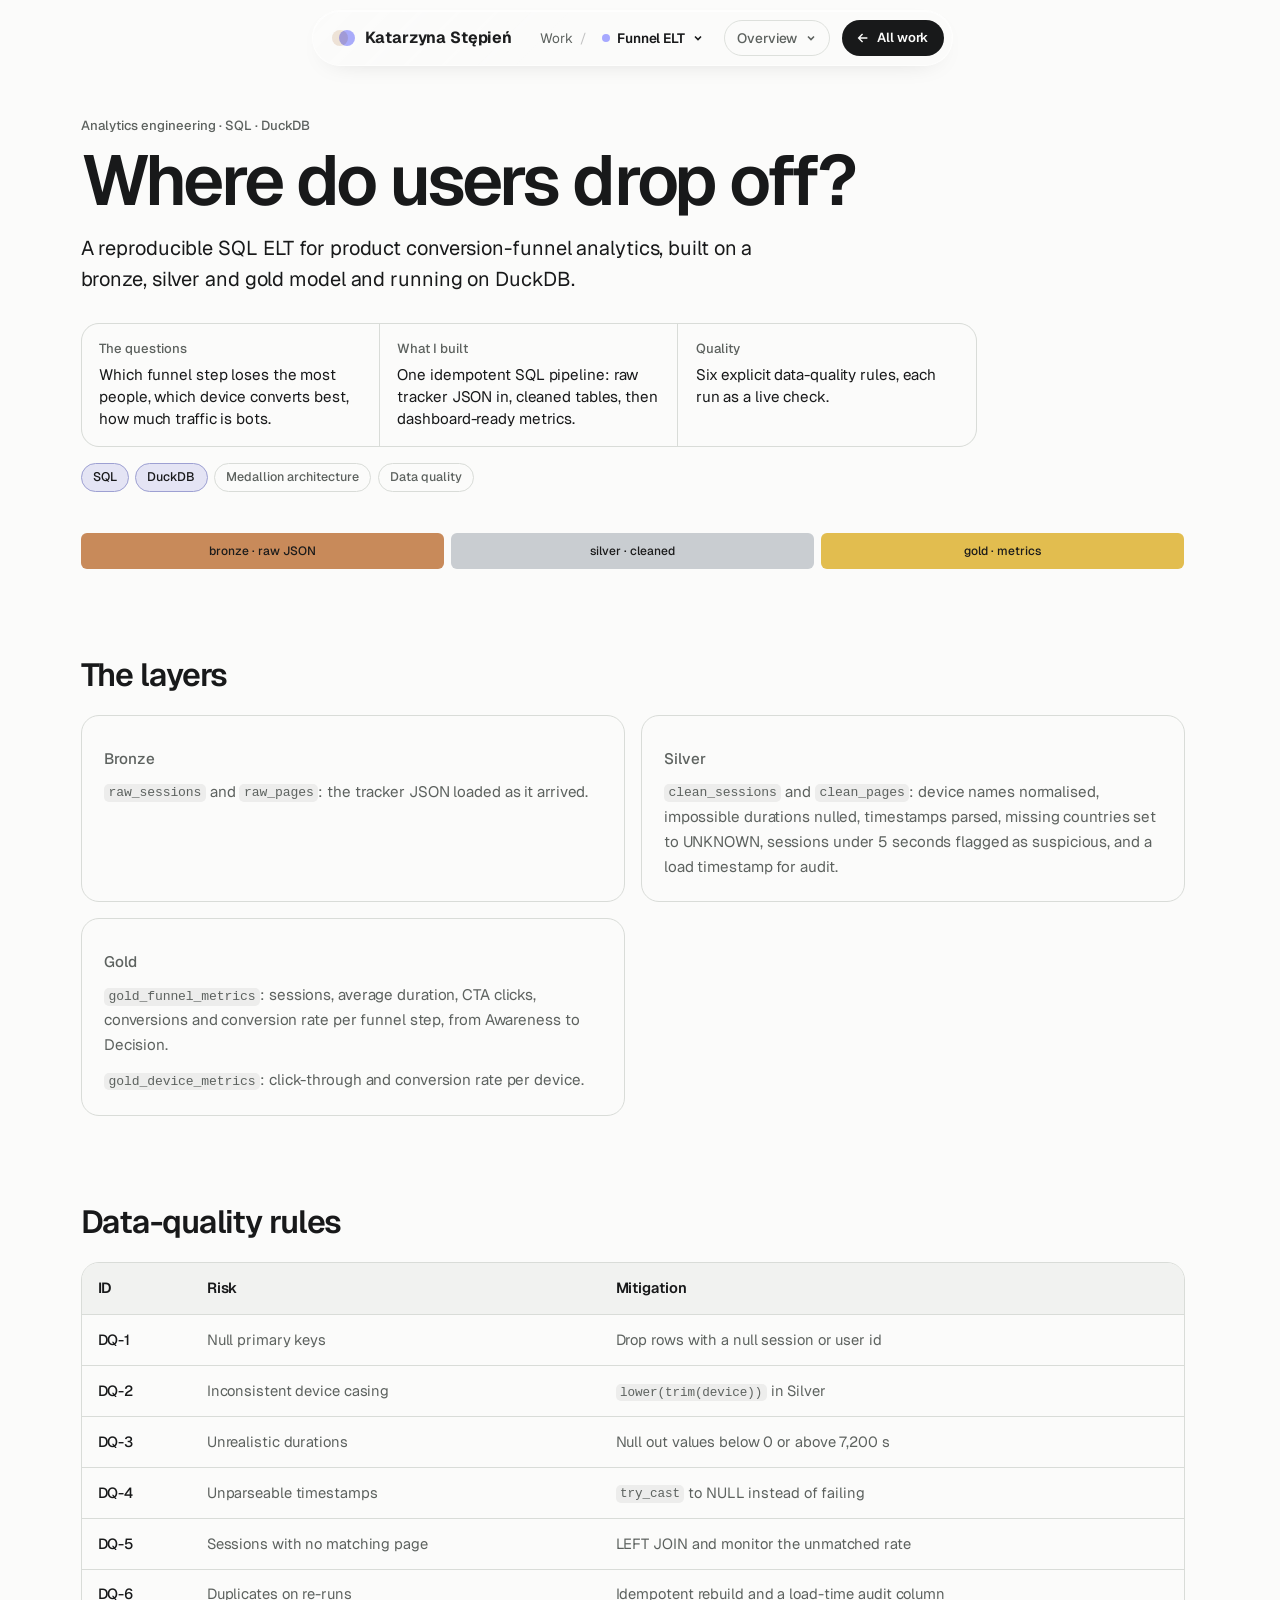
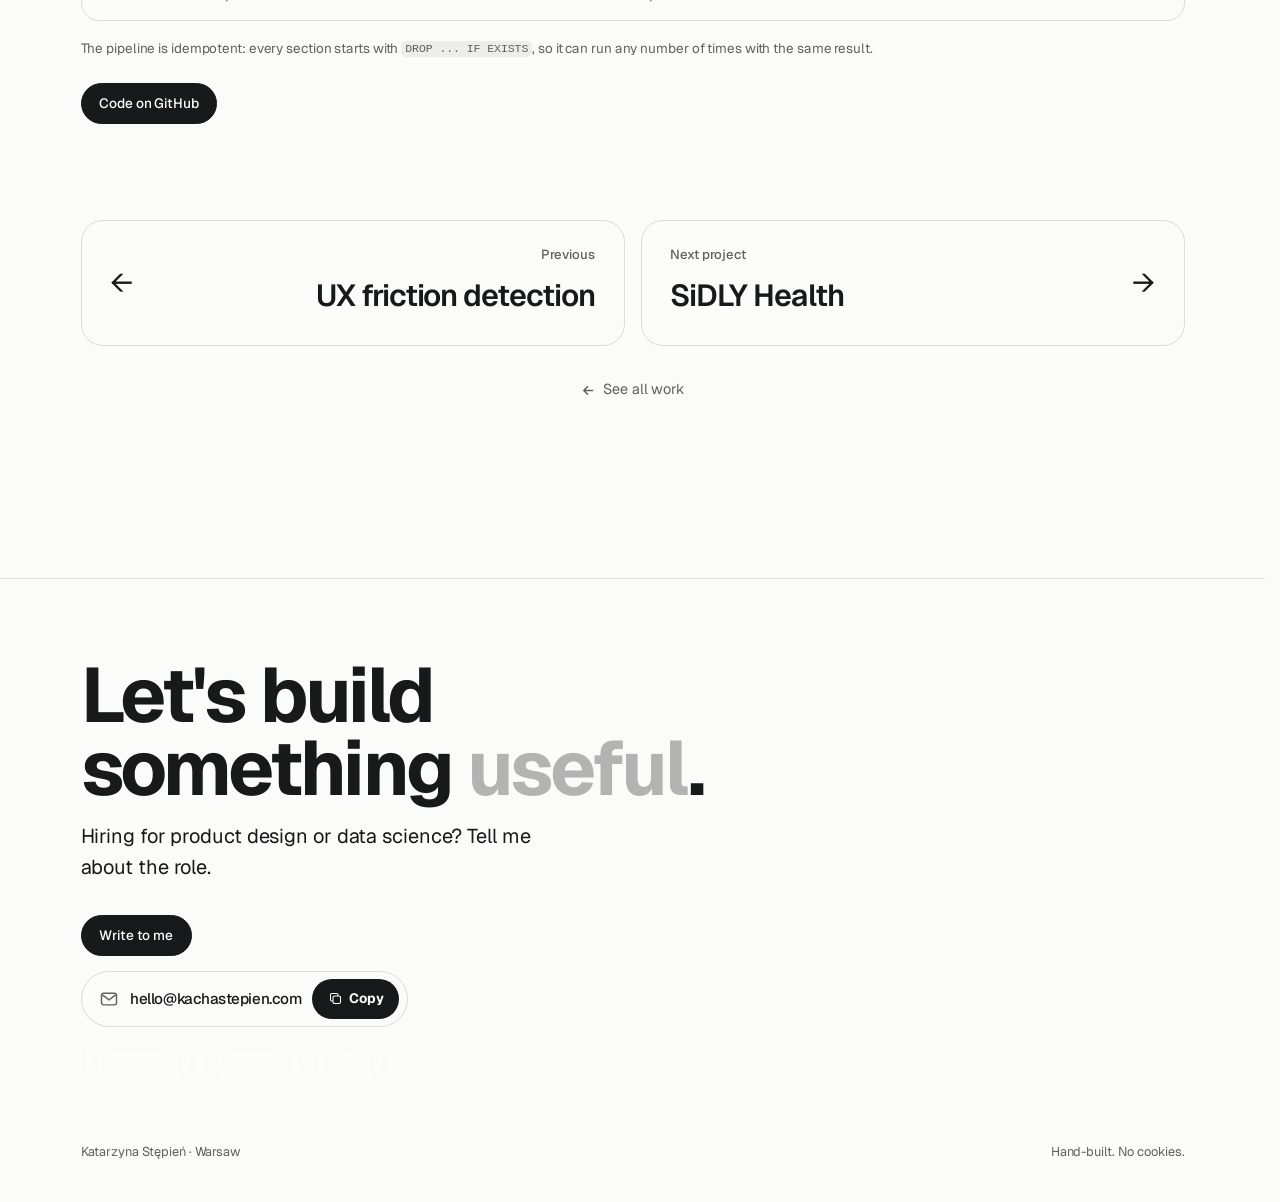
==== work/funnel-elt/index.html @ d7dbce47 "Recruiter pass: Team lead instead of 'I led the team', open-to-roles line, calmer motion (fewer endl" ====
<!doctype html>
<html lang="en" data-view="data" data-theme="light">
<head>
<meta charset="utf-8">
<meta name="build" content="1792356495">
<script>
/* GitHub Pages lets browsers keep the page for 10 minutes; if a newer build is live, reload once to get it. */
(function(){try{var b=document.querySelector('meta[name="build"]').content;fetch('/version.txt?'+Date.now(),{cache:'no-store'}).then(function(r){return r.ok?r.text():''}).then(function(v){v=(v||'').trim();if(v&&v!==b&&!sessionStorage.getItem('ks-rl-'+v)){sessionStorage.setItem('ks-rl-'+v,'1');location.reload()}}).catch(function(){})}catch(e){}})();
</script>

<meta name="viewport" content="width=device-width,initial-scale=1,viewport-fit=cover">
<title>Where do users drop off? · Katarzyna Stępień</title>
<meta name="description" content="A reproducible SQL ELT by Katarzyna Stępień for product funnel analytics on DuckDB, with a bronze, silver and gold model and six data-quality checks.">
<link rel="canonical" href="https://kachastepien.com/work/funnel-elt/">
<meta property="og:type" content="article">
<meta property="og:title" content="Where do users drop off? · Katarzyna Stępień">
<meta property="og:description" content="A reproducible SQL ELT by Katarzyna Stępień for product funnel analytics on DuckDB, with a bronze, silver and gold model and six data-quality checks.">
<meta property="og:url" content="https://kachastepien.com/work/funnel-elt/">
<meta property="og:image" content="https://kachastepien.com/assets/og-portrait.png">
<meta name="twitter:card" content="summary_large_image">
<meta name="theme-color" content="#fbfbfa">
<link rel="icon" href="../../favicon.svg" type="image/svg+xml">
<link rel="icon" href="../../favicon-32.png" sizes="32x32" type="image/png">
<link rel="apple-touch-icon" href="../../apple-touch-icon.png">
<link rel="preconnect" href="https://fonts.googleapis.com">
<link rel="preconnect" href="https://fonts.gstatic.com" crossorigin>
<link rel="stylesheet" href="https://fonts.googleapis.com/css2?family=Geist:wght@400;500;600;700&display=swap">
<link rel="stylesheet" href="../../assets/site.css?v=446c3a3662">
<script>document.documentElement.classList.add('js')</script>
<script type="application/ld+json">[{"@context": "https://schema.org", "@type": "CreativeWork", "name": "Where do users drop off?", "description": "A reproducible SQL ELT by Katarzyna Stępień for product funnel analytics on DuckDB, with a bronze, silver and gold model and six data-quality checks.", "url": "https://kachastepien.com/work/funnel-elt/", "inLanguage": "en", "author": {"@type": "Person", "@id": "https://kachastepien.com/#person", "name": "Katarzyna Stępień", "alternateName": "Kacha", "url": "https://kachastepien.com/"}, "image": "https://kachastepien.com/assets/og-portrait.png"}, {"@context": "https://schema.org", "@type": "BreadcrumbList", "itemListElement": [{"@type": "ListItem", "position": 1, "name": "Katarzyna Stępień", "item": "https://kachastepien.com/"}, {"@type": "ListItem", "position": 2, "name": "Work", "item": "https://kachastepien.com/#work"}, {"@type": "ListItem", "position": 3, "name": "Funnel ELT", "item": "https://kachastepien.com/work/funnel-elt/"}]}]</script>
<script data-goatcounter="https://kachastepien.goatcounter.com/count" async src="//gc.zgo.at/count.js"></script>
</head>
<body class="cp">
<a class="skip" href="#main">Skip to content</a>
<div class="progress" aria-hidden="true"></div>
<header class="top">
  <div class="wrap glass">
    <a class="brand" href="../../" aria-label="Katarzyna Stępień, home"><span class="mark" aria-hidden="true"><i></i><i></i></span><span>Katarzyna Stępień</span></a>
    <nav class="crumb" aria-label="Breadcrumb"><a class="crumb-home" href="../../?view=data#work">Work</a><span class="sep" aria-hidden="true">/</span>
      <details class="pmenu"><summary aria-label="Switch project"><span class="dot data"></span><span class="pm-cur">Funnel ELT</span><svg viewBox="0 0 12 12" fill="none" stroke="currentColor" stroke-width="1.6" aria-hidden="true"><path d="M3 4.5 6 7.5l3-3"/></svg></summary><div class="pm-list glass"><p class="label">Product design</p><a href="../sidly-health/"><span class="dot design"></span>SiDLY Health</a><a href="../sidly-erp/"><span class="dot design"></span>SiDLY ERP</a><a href="../lemi/"><span class="dot design"></span>Lemi</a><p class="label">Data science</p><a href="../unmasked/"><span class="dot data"></span>Unmasked</a><a href="../healthplatform/"><span class="dot data"></span>HealthPlatform</a><a href="../ux-friction/"><span class="dot data"></span>UX friction detection</a><a href="../funnel-elt/" aria-current="page"><span class="dot data"></span>Funnel ELT</a><a class="pm-all" href="../../?view=data#work"><svg viewBox="0 0 16 16" fill="none" stroke="currentColor" stroke-width="1.6" aria-hidden="true"><path d="M13 8H3M7.5 3.5 3 8l4.5 4.5"/></svg>All work</a></div></details>
    </nav>
    <details class="pmenu smenu"><summary aria-label="Jump to a section"><span class="sm-now">Overview</span><svg viewBox="0 0 12 12" fill="none" stroke="currentColor" stroke-width="1.6" aria-hidden="true"><path d="M3 4.5 6 7.5l3-3"/></svg></summary><div class="pm-list glass"><p class="label">On this page</p><a href="#overview" data-id="overview">Overview</a><a href="#the-layers" data-id="the-layers">The layers</a><a href="#data-quality-rules" data-id="data-quality-rules">Data-quality rules</a></div></details>
    <a class="btn-all" href="../../?view=data#work"><svg viewBox="0 0 16 16" fill="none" stroke="currentColor" stroke-width="1.6" aria-hidden="true"><path d="M13 8H3M7.5 3.5 3 8l4.5 4.5"/></svg><span>All work</span></a>
  </div>
</header>
<nav class="rail" aria-label="Sections"><a href="#overview" data-id="overview"><i></i><span>Overview</span></a><a href="#the-layers" data-id="the-layers"><i></i><span>The layers</span></a><a href="#data-quality-rules" data-id="data-quality-rules"><i></i><span>Data-quality rules</span></a></nav>
<main id="main">
  <article class="wrap cp-wrap">
    <header class="cp-head" id="overview" data-rail="Overview">
      <p class="label reveal">Analytics engineering · SQL · DuckDB</p>
      <h1 class="case-title reveal">Where do users drop off?</h1>
      <p class="lede reveal d1">A reproducible SQL ELT for product conversion-funnel analytics, built on a bronze, silver and gold model and running on DuckDB.</p>
      <div class="tldr reveal d1"><div><p class="label">The questions</p><p>Which funnel step loses the most people, which device converts best, how much traffic is bots.</p></div><div><p class="label">What I built</p><p>One idempotent SQL pipeline: raw tracker JSON in, cleaned tables, then dashboard-ready metrics.</p></div><div><p class="label">Quality</p><p>Six explicit data-quality rules, each run as a live check.</p></div></div>
      <div class="chips reveal"><span class="chip on">SQL</span><span class="chip on">DuckDB</span><span class="chip">Medallion architecture</span><span class="chip">Data quality</span></div>
    </header>
    <div class="cp-hero"><div class="medallion reveal" aria-hidden="true"><span class="b">bronze · raw JSON</span><span class="s">silver · cleaned</span><span class="g">gold · metrics</span></div></div>
    <section class="cp-sec" id="the-layers" data-rail="The layers"><h2 class="reveal">The layers</h2><div class="cards"><div class="card reveal"><p class="label">Bronze</p><p><code>raw_sessions</code> and <code>raw_pages</code>: the tracker JSON loaded as it arrived.</p></div><div class="card reveal"><p class="label">Silver</p><p><code>clean_sessions</code> and <code>clean_pages</code>: device names normalised, impossible durations nulled, timestamps parsed, missing countries set to UNKNOWN, sessions under 5 seconds flagged as suspicious, and a load timestamp for audit.</p></div><div class="card reveal"><p class="label">Gold</p><p><code>gold_funnel_metrics</code>: sessions, average duration, CTA clicks, conversions and conversion rate per funnel step, from Awareness to Decision.</p><p><code>gold_device_metrics</code>: click-through and conversion rate per device.</p></div></div></section>
<section class="cp-sec" id="data-quality-rules" data-rail="Data-quality rules"><h2 class="reveal">Data-quality rules</h2><div class="tbl reveal"><table><thead><tr><th>ID</th><th>Risk</th><th>Mitigation</th></tr></thead><tbody><tr><td>DQ-1</td><td>Null primary keys</td><td>Drop rows with a null session or user id</td></tr><tr><td>DQ-2</td><td>Inconsistent device casing</td><td><code>lower(trim(device))</code> in Silver</td></tr><tr><td>DQ-3</td><td>Unrealistic durations</td><td>Null out values below 0 or above 7,200 s</td></tr><tr><td>DQ-4</td><td>Unparseable timestamps</td><td><code>try_cast</code> to NULL instead of failing</td></tr><tr><td>DQ-5</td><td>Sessions with no matching page</td><td>LEFT JOIN and monitor the unmatched rate</td></tr><tr><td>DQ-6</td><td>Duplicates on re-runs</td><td>Idempotent rebuild and a load-time audit column</td></tr></tbody></table></div><p class="note">The pipeline is idempotent: every section starts with <code>DROP ... IF EXISTS</code>, so it can run any number of times with the same result.</p></section>
<div class="links reveal"><a class="btn solid" href="https://github.com/kachastepien/ELT-processes">Code on GitHub</a></div>
    <nav class="pn reveal" aria-label="More projects">
      <a class="next prev" href="../ux-friction/"><span class="label">Previous</span><b>UX friction detection</b><span class="arrow" aria-hidden="true">←</span></a>
      <a class="next" href="../sidly-health/"><span class="label">Next project</span><b>SiDLY Health</b><span class="arrow" aria-hidden="true">→</span></a>
    </nav>
    <p class="pn-all reveal"><a class="back" href="../../?view=data#work"><svg viewBox="0 0 16 16" fill="none" stroke="currentColor" stroke-width="1.6" aria-hidden="true"><path d="M13 8H3M7.5 3.5 3 8l4.5 4.5"/></svg>See all work</a></p>
  </article>
</main>
<footer class="end" id="contact">
  <div class="wrap">
    <h2 class="reveal">Let's build<br>something <em>useful</em>.</h2>
    <p class="lede reveal d1" style="max-width:30rem">Hiring for product design or data science? Tell me about the role.</p>
    <div class="row reveal d1">
      <a class="btn solid" href="../../#contact">Write to me</a>
      <button class="mailchip" type="button" id="copy-email" aria-label="Copy email address hello@kachastepien.com"><svg viewBox="0 0 24 24" fill="none" stroke="currentColor" stroke-width="1.7" aria-hidden="true"><rect x="3" y="5" width="18" height="14" rx="2.5"/><path d="m4 7 8 6 8-6"/></svg><span id="email">hello@kachastepien.com</span><span class="mc"><svg class="ic-copy" viewBox="0 0 24 24" fill="none" stroke="currentColor" stroke-width="1.7" aria-hidden="true"><rect x="8" y="8" width="12" height="12" rx="2.5"/><path d="M16 8V6a2 2 0 0 0-2-2H6a2 2 0 0 0-2 2v8a2 2 0 0 0 2 2h2"/></svg><b>Copy</b></span></button>
        <div class="socials"><a class="soc" href="https://www.linkedin.com/in/kachastepien" target="_blank" rel="noopener"><svg viewBox="0 0 24 24" aria-hidden="true"><path fill="currentColor" d="M5 3.5a2 2 0 1 1 0 4 2 2 0 0 1 0-4zM3.3 9h3.4v11H3.3zM9 9h3.3v1.5h.1c.5-.9 1.6-1.8 3.3-1.8 3.5 0 4.1 2.3 4.1 5.3V20h-3.4v-5.3c0-1.3 0-2.9-1.8-2.9s-2.1 1.4-2.1 2.8V20H9z"/></svg>LinkedIn</a><a class="soc" href="https://github.com/kachastepien" target="_blank" rel="noopener"><svg viewBox="0 0 24 24" aria-hidden="true"><path fill="currentColor" d="M12 2a10 10 0 0 0-3.2 19.5c.5.1.7-.2.7-.5v-1.7c-2.8.6-3.4-1.3-3.4-1.3-.5-1.2-1.1-1.5-1.1-1.5-.9-.6.1-.6.1-.6 1 .1 1.5 1 1.5 1 .9 1.5 2.4 1.1 2.9.8.1-.6.4-1.1.6-1.3-2.2-.3-4.6-1.1-4.6-5 0-1.1.4-2 1-2.7-.1-.2-.4-1.3.1-2.7 0 0 .8-.3 2.8 1a9.6 9.6 0 0 1 5 0c1.9-1.3 2.8-1 2.8-1 .5 1.4.2 2.5.1 2.7.6.7 1 1.6 1 2.7 0 3.9-2.4 4.7-4.6 5 .4.3.7.9.7 1.9V21c0 .3.2.6.7.5A10 10 0 0 0 12 2z"/></svg>GitHub</a><a class="soc" href="../../assets/katarzyna-stepien-cv.pdf" download="Katarzyna-Stepien-CV.pdf" data-goatcounter-click="cv-download-footer"><svg viewBox="0 0 24 24" fill="none" stroke="currentColor" stroke-width="1.8" aria-hidden="true"><path d="M12 4v11M7 10.5 12 15l5-4.5M5 20h14"/></svg>CV</a></div>
    </div>
    <div class="fine"><span>Katarzyna Stępień · Warsaw</span><span>Hand-built. No cookies.</span></div>
  </div>
</footer>
<script>
(function(){
  var reduce=matchMedia('(prefers-reduced-motion: reduce)').matches;
  var io='IntersectionObserver' in window?new IntersectionObserver(function(es){es.forEach(function(e){if(e.isIntersecting){e.target.classList.add('in');io.unobserve(e.target)}})},{rootMargin:'0px 0px -8% 0px',threshold:.06}):null;
  document.querySelectorAll('.reveal,.metrics').forEach(function(el){io?io.observe(el):el.classList.add('in')});
  var top=document.querySelector('.top'),bar=document.querySelector('.progress');
  function onScroll(){var h=document.documentElement.scrollHeight-innerHeight;bar.style.transform='scaleX('+(h>0?scrollY/h:0)+')';top.classList.toggle('scrolled',scrollY>8)}
  addEventListener('scroll',onScroll,{passive:true});onScroll();
  var now=document.querySelector('.sm-now'),rail=document.querySelector('.rail'),secs=[].slice.call(document.querySelectorAll('[data-rail]'));
  if('IntersectionObserver' in window){var spy=new IntersectionObserver(function(es){es.forEach(function(e){if(!e.isIntersecting)return;var id=e.target.id;now.textContent=e.target.dataset.rail;
    document.querySelectorAll('[data-id]').forEach(function(a){a.classList.toggle('on',a.dataset.id===id)})})},{rootMargin:'-40% 0px -55% 0px'});secs.forEach(function(x){spy.observe(x)})}
  addEventListener('scroll',function(){rail.classList.toggle('show',scrollY>innerHeight*.5)},{passive:true});
  var menus=[].slice.call(document.querySelectorAll('details.pmenu'));
  menus.forEach(function(d){d.addEventListener('toggle',function(){if(d.open)menus.forEach(function(o){if(o!==d)o.open=false})});d.querySelectorAll('a').forEach(function(a){a.addEventListener('click',function(){d.open=false})})});
  document.addEventListener('click',function(e){menus.forEach(function(d){if(d.open&&!d.contains(e.target))d.open=false})});
  document.addEventListener('keydown',function(e){if(e.key==='Escape')menus.forEach(function(d){if(d.open){d.open=false;d.querySelector('summary').focus()}})});
  document.querySelectorAll('.loop,.flow,.pipe').forEach(function(d){var h=document.createElement('p');h.className='swipe-hint';h.textContent='Swipe to see the whole flow →';d.parentNode.insertBefore(h,d.nextSibling)});
  var cb=document.getElementById('copy-email'),em=document.getElementById('email');
  cb.addEventListener('click',function(){try{navigator.clipboard.writeText(em.textContent.trim()).then(function(){cb.classList.add('ok');cb.querySelector('b').textContent='Copied';setTimeout(function(){cb.classList.remove('ok');cb.querySelector('b').textContent='Copy'},1800)})}catch(e){}});
})();
</script>
</body>
</html>
---- assets/site.css ----
/* Two perspectives on one person: the same page re-tunes its accent, hero and work list
   between product design (care green) and data science (model indigo). */
:root{
  --bg:#fbfbfa; --surface:#f1f2f0; --surface-2:#e7e9e5; --fg:#18191a; --muted:#5d625f; --line:#d9dcd8;
  --design:#2c6b5a; --data:#4446c9; --warn:#b4472f;
  --accent:var(--design);color-scheme:light;
  --display:"Geist",ui-sans-serif,system-ui,-apple-system,"Segoe UI",sans-serif;
  --body:"Geist",ui-sans-serif,system-ui,-apple-system,"Segoe UI",sans-serif;
  --mono:"Geist",ui-sans-serif,system-ui,-apple-system,"Segoe UI",sans-serif;
  --col:44rem; --wide:74rem; --ease:cubic-bezier(.2,.7,.2,1);
}
@media (prefers-color-scheme:dark){:root:not([data-theme="light"]){
  --bg:#121413; --surface:#1b1e1c; --surface-2:#242826; --fg:#ecedeb; --muted:#9ba29e; --line:#2e3330;
  --design:#7cc4ad; --data:#a6a8ff; --warn:#f08a70; color-scheme:dark}}
:root[data-theme="dark"]{--bg:#121413; --surface:#1b1e1c; --surface-2:#242826; --fg:#ecedeb; --muted:#9ba29e; --line:#2e3330;
  --design:#7cc4ad; --data:#a6a8ff; --warn:#f08a70; color-scheme:dark}
:root[data-view="data"]{--accent:var(--data)}
/* Design perspective keeps neutral surfaces; beige from the portrait's backdrop is only an accent.
   --accent fills and strokes, --ink is the accent for small text, dark enough to read. */
:root{--ink:var(--fg)}
:root[data-view="design"]{--design:#c9a47e}
@media (prefers-color-scheme:dark){:root:not([data-theme="light"])[data-view="design"]{--design:#d6b591; --ink:#d6b591}}
:root[data-theme="dark"][data-view="design"]{--design:#d6b591; --ink:#d6b591}
:root{--accent-soft:color-mix(in srgb,var(--accent) 13%,transparent);--accent-line:color-mix(in srgb,var(--accent) 40%,var(--line))}

*{box-sizing:border-box}
html{scroll-behavior:smooth;-webkit-text-size-adjust:100%;scroll-padding-top:5rem}
@media (prefers-reduced-motion:reduce){html{scroll-behavior:auto}}
body{margin:0;background:var(--bg);color:var(--fg);font:400 1rem/1.65 var(--body);-webkit-font-smoothing:antialiased;overflow-x:hidden;transition:background-color .5s,color .5s}
img{max-width:100%;display:block}
a{color:inherit;text-decoration-color:var(--accent-line);text-underline-offset:3px;text-decoration-thickness:1px;transition:text-decoration-color .2s,color .2s}
a:hover{text-decoration-color:var(--accent)}
:focus-visible{outline:2px solid var(--accent);outline-offset:3px;border-radius:3px}
h1,h2,h3,h4{font-family:var(--display);font-weight:600;letter-spacing:-0.015em;line-height:1.12;text-wrap:balance;margin:0}
p{margin:0}
.label{font:500 .72rem/1.4 var(--mono);text-transform:uppercase;letter-spacing:.08em;color:var(--muted)}
.wrap{width:100%;max-width:var(--wide);margin:0 auto;padding:0 clamp(16px,4vw,40px)}
.col{max-width:var(--col)}
.skip{position:absolute;left:-999px;top:0;background:var(--fg);color:var(--bg);padding:.5rem .8rem;z-index:100}
.skip:focus{left:8px;top:8px}


/* ---- header + perspective switch ---- */
.progress{position:fixed;top:0;left:0;height:2px;width:100%;background:var(--accent);transform-origin:0 50%;transform:scaleX(0);z-index:60;transition:background-color .4s}
/* Liquid glass: translucent fill, heavy blur with saturation, a bright top edge and a soft specular sheen. */
:root{--glass:color-mix(in srgb,var(--bg) 66%,transparent);--glass-edge:rgba(255,255,255,.55);
  --glass-shade:0 8px 28px -18px rgba(20,20,20,.22),inset 0 1px 0 rgba(255,255,255,.7)}
@media (prefers-color-scheme:dark){:root:not([data-theme="light"]){--glass:color-mix(in srgb,var(--bg) 50%,transparent);--glass-edge:rgba(255,255,255,.13);
  --glass-shade:0 12px 40px -16px rgba(0,0,0,.7),inset 0 1px 0 rgba(255,255,255,.16),inset 0 -1px 1px rgba(255,255,255,.04)}}
:root[data-theme="dark"]{--glass:color-mix(in srgb,var(--bg) 50%,transparent);--glass-edge:rgba(255,255,255,.13);
  --glass-shade:0 12px 40px -16px rgba(0,0,0,.7),inset 0 1px 0 rgba(255,255,255,.16),inset 0 -1px 1px rgba(255,255,255,.04)}
.glass{position:relative;background:var(--glass);-webkit-backdrop-filter:blur(14px) saturate(1.35);backdrop-filter:blur(14px) saturate(1.35);border:1px solid var(--glass-edge);box-shadow:var(--glass-shade)}
.glass::after{content:"";position:absolute;inset:0;border-radius:inherit;pointer-events:none;background:linear-gradient(135deg,rgba(255,255,255,.2),rgba(255,255,255,0) 40%);mix-blend-mode:soft-light}
@supports not ((backdrop-filter:blur(1px)) or (-webkit-backdrop-filter:blur(1px))){.glass{background:color-mix(in srgb,var(--bg) 94%,transparent)}}
.top{position:sticky;top:0;z-index:50;padding:10px clamp(8px,2vw,24px) 0;pointer-events:none}
.top .wrap{--glass:color-mix(in srgb,var(--bg) 86%,transparent);pointer-events:auto;display:flex;align-items:center;gap:.5rem;height:3.5rem;border-radius:999px;width:fit-content;max-width:calc(100vw - 16px);margin:0 auto;padding:0 .4rem 0 1.15rem;transition:height .35s var(--ease),box-shadow .3s,background-color .3s}
.top.scrolled .wrap{height:3.2rem}
.top.scrolled .wrap{--glass:color-mix(in srgb,var(--bg) 90%,transparent)}
@media (max-width:420px){.top .wrap{padding-left:.9rem}}
.brand{font:700 1rem/1 var(--display);letter-spacing:-.01em;text-decoration:none;display:flex;align-items:center;gap:.55rem;white-space:nowrap}
.mark{position:relative;display:inline-block;width:24px;height:18px;flex:none}
.mark i{position:absolute;top:1px;width:16px;height:16px;border-radius:50%;transition:transform .6s var(--ease),opacity .8s var(--ease) .15s}
.mark i:first-child{left:0;background:#c9a47e}
.mark i+i{left:7.5px;background:#a6a8ff;mix-blend-mode:multiply}
:root[data-view="design"] .mark i+i{opacity:.32}
:root[data-view="data"] .mark i:first-child{opacity:.32}
.intro .mark i{opacity:1!important}
.brand:hover .mark i:first-child{transform:translateX(-2px)}.brand:hover .mark i+i{transform:translateX(2px)}
.switch{position:relative;display:inline-grid;grid-template-columns:1fr 1fr;background:color-mix(in srgb,var(--surface) 70%,transparent);border:1px solid color-mix(in srgb,var(--line) 70%,transparent);border-radius:999px;padding:3px}
.switch button{position:relative;z-index:1;appearance:none;border:0;background:none;color:var(--muted);font:500 .8rem/1 var(--body);padding:.6rem 1rem;border-radius:999px;cursor:pointer;white-space:nowrap;transition:color .3s}
.switch button[aria-pressed="true"]{color:var(--bg)}
.switch .pill{position:absolute;top:3px;bottom:3px;left:3px;width:calc(50% - 3px);border-radius:999px;background:var(--fg);transition:transform .45s var(--ease)}
:root[data-view="data"] .switch .pill{transform:translateX(100%)}
.nav{display:flex;gap:.1rem;font-size:.85rem;align-items:center;margin:0 .6rem 0 1.1rem}
.nav a{padding:.5rem .7rem;border-radius:999px;transition:color .2s,background-color .2s}
.nav a:hover{background:color-mix(in srgb,var(--fg) 6%,transparent)}
.nav a{text-decoration:none;color:var(--muted)}
.nav a:hover{color:var(--fg)}
@media (max-width:760px){.nav{display:none}.switch button{padding:.55rem .75rem;font-size:.76rem}}
@media (max-width:420px){.brand>span:not(.mark){display:none}}

/* ---- hero ---- */
.hero{position:relative;min-height:min(88vh,860px);display:flex;align-items:flex-start;padding:clamp(4.5rem,13vh,8.5rem) 0 3rem;overflow:hidden}
#signal{position:absolute;inset:0;width:100%;height:100%;pointer-events:none;opacity:.9}
.hero .wrap{position:relative}
.hero-id{display:flex;align-items:center;gap:1rem;margin-bottom:1.75rem}
.pf{position:relative;flex:none;width:64px;height:64px;border-radius:50%;box-shadow:0 0 0 3px var(--bg),0 0 0 4px var(--accent-line);transition:box-shadow .5s var(--ease)}
.pf img{position:absolute;inset:0;width:100%;height:100%;border-radius:50%;object-fit:cover;transition:opacity .7s var(--ease),transform .7s var(--ease)}
.pf{view-transition-name:portrait}
.pf .pf-a{clip-path:circle(0% at 105% 50%);transition:clip-path .95s cubic-bezier(.65,0,.25,1)}
:root[data-view="data"] .pf .pf-a{clip-path:circle(150% at 105% 50%)}
.pf .pf-d{transition:transform .95s cubic-bezier(.65,0,.25,1)}
:root[data-view="data"] .pf .pf-d{transform:scale(1.04)}
.pf.pop{animation:pfPop .7s cubic-bezier(.3,1.5,.5,1)}
@keyframes pfPop{40%{transform:scale(1.08)}}
::view-transition-group(portrait),::view-transition-new(portrait){animation:none}
::view-transition-old(portrait){display:none}
.hero h1{font-size:clamp(2.6rem,8.4vw,6.2rem);font-weight:700;letter-spacing:-.035em;line-height:.98}
.hero h1 .ch{display:inline-block;transform:translateY(105%);opacity:0;animation:rise .9s var(--ease) forwards;animation-delay:calc(var(--i) * 28ms + 120ms)}
.hero h1 .line{display:block;overflow:hidden;padding-bottom:.06em}
@keyframes rise{to{transform:none;opacity:1}}
.hero .kicker{display:flex;align-items:center;gap:.6rem;margin-bottom:1rem;color:var(--ink);transition:color .4s}
.hero .kicker::before{content:"";width:28px;height:1px;background:currentColor}
.statement{margin-top:1.75rem;max-width:40rem;font-size:clamp(1.12rem,2.2vw,1.38rem);line-height:1.5;color:var(--fg)}
.statement b{font-weight:600}
.statement em{font-style:normal;color:var(--ink);transition:color .4s}
.statement em{color:var(--fg);font-weight:600}
.sub{margin-top:.9rem;max-width:36rem;color:var(--muted)}
.stats{margin-top:2.25rem;display:grid;grid-template-columns:repeat(3,minmax(0,1fr));max-width:46rem;border-top:1px solid var(--line);border-bottom:1px solid var(--line)}
.stats div{padding:1rem 1rem 1rem 0}
.stats div + div{padding-left:1rem;border-left:1px solid var(--line)}
.stats b{display:block;font:500 clamp(1.4rem,3.6vw,2.1rem)/1.1 var(--mono);letter-spacing:-.02em;font-variant-numeric:tabular-nums}
.stats span{display:block;margin-top:.3rem;font-size:.82rem;color:var(--muted);line-height:1.35}
.cta{margin-top:1.75rem;display:flex;flex-wrap:wrap;gap:.6rem 1.2rem;align-items:center}
.btn{display:inline-flex;align-items:center;gap:.5rem;font:500 .85rem/1 var(--body);padding:.8rem 1.1rem;border-radius:999px;border:1px solid var(--line);background:var(--bg);color:var(--fg);text-decoration:none;cursor:pointer;transition:border-color .2s,background-color .2s,transform .2s}
.btn:hover{border-color:var(--fg);transform:translateY(-1px)}
.btn.solid{background:var(--fg);color:var(--bg);border-color:var(--fg)}
.btn svg{width:16px;height:16px}
.copy{font:500 .72rem/1 var(--mono);text-transform:uppercase;letter-spacing:.06em;background:none;border:1px solid var(--line);color:var(--fg);padding:.45rem .6rem;border-radius:3px;cursor:pointer}
.copy:hover{border-color:var(--fg)}
.scroll-hint{position:absolute;bottom:1.25rem;left:50%;transform:translateX(-50%);display:flex;flex-direction:column;align-items:center;gap:.4rem}
.scroll-hint i{width:1px;height:34px;background:linear-gradient(var(--accent),transparent);animation:drip 2.2s ease-in-out infinite}
@keyframes drip{0%{transform:scaleY(0);transform-origin:top}45%{transform:scaleY(1);transform-origin:top}55%{transform:scaleY(1);transform-origin:bottom}100%{transform:scaleY(0);transform-origin:bottom}}
@media (max-width:640px){.stats{grid-template-columns:1fr}.stats div + div{padding-left:0;border-left:0;border-top:1px solid var(--line)}.scroll-hint{display:none}}

/* 3D tilt on work tiles */
.tilt{transform-style:preserve-3d;transition:transform .5s var(--ease),border-color .3s,box-shadow .4s}
.tilt.tilting{transition:transform .08s linear,border-color .3s,box-shadow .4s}

/* ---- perspective visibility ---- */
:root[data-view="design"] [data-for="data"],:root[data-view="data"] [data-for="design"]{display:none!important}
.view-enter{animation:viewIn .6s var(--ease) both}
@keyframes viewIn{from{opacity:0;transform:translateY(14px)}to{opacity:1;transform:none}}

/* ---- work index ---- */
.index{padding-top:clamp(3rem,6vw,4.5rem)}
.tiles{display:grid;grid-template-columns:repeat(4,minmax(0,1fr));gap:.9rem}
.tiles.six{grid-template-columns:repeat(3,minmax(0,1fr))}
@media (max-width:980px){.tiles,.tiles.six{grid-template-columns:repeat(2,minmax(0,1fr))}}
@media (max-width:520px){.tiles,.tiles.six{grid-template-columns:1fr}}
.tile{display:flex;flex-direction:column;border:1px solid var(--line);border-radius:12px;overflow:hidden;text-decoration:none;background:var(--bg);transition:border-color .3s,transform .4s var(--ease),box-shadow .4s}
.tile:hover{border-color:var(--accent-line);transform:translateY(-3px);box-shadow:0 20px 36px -28px rgba(0,0,0,.4)}
.tile .vis{height:132px;background:var(--surface);position:relative;overflow:hidden;display:grid;place-items:center;border-bottom:1px solid var(--line)}
.tile .vis img{position:absolute;width:44%;top:14px;left:50%;transform:translateX(-50%);border-radius:12px;box-shadow:0 10px 30px -12px rgba(0,0,0,.35);transition:transform .6s var(--ease)}
.tile:hover .vis img{transform:translateX(-50%) translateY(-8px)}
.tile .vis img.l{width:36%;left:24%;top:30px;transform:translateX(-50%) rotate(-8deg)}
.tile .vis img.r{width:36%;left:76%;top:30px;transform:translateX(-50%) rotate(8deg)}
.tile:hover .vis img.l{transform:translateX(-50%) rotate(-11deg) translateY(-4px)}
.tile:hover .vis img.r{transform:translateX(-50%) rotate(11deg) translateY(-4px)}
.tile .vis .big{font:600 2.6rem/1 var(--mono);letter-spacing:-.04em;color:var(--ink);transition:transform .5s var(--ease)}
.tile:hover .vis .big{transform:scale(1.06)}
.tile .vis .big small{display:block;font:500 .66rem/1.3 var(--mono);letter-spacing:.08em;text-transform:uppercase;color:var(--muted);text-align:center;margin-top:.4rem}
.tile .vis svg{width:46px;height:46px;color:var(--ink)}
.tile .txt{padding:.95rem 1rem 1.05rem;display:flex;flex-direction:column;gap:.35rem;flex:1}
.tile .txt b{font:600 1rem/1.25 var(--display)}
.tile .txt span{font-size:.84rem;line-height:1.45;color:var(--muted)}
.tile .txt em{margin-top:auto;padding-top:.5rem;font:500 .68rem/1 var(--mono);text-transform:uppercase;letter-spacing:.07em;color:var(--ink);font-style:normal;display:flex;justify-content:space-between}
.tile .txt em::after{content:"→";transition:transform .3s}
.tile:hover .txt em::after{transform:translateX(4px)}

/* ---- at a glance ---- */
.tldr{margin-top:1.75rem;display:grid;grid-template-columns:repeat(3,minmax(0,1fr));gap:1px;background:var(--line);border:1px solid var(--line);border-radius:12px;overflow:hidden;max-width:62rem}
.tldr div{background:var(--bg);padding:1rem 1.1rem}
.tldr p:last-child{margin-top:.35rem;font-size:.95rem;line-height:1.45}
.tldr .label{color:var(--ink)}
@media (max-width:760px){.tldr{grid-template-columns:1fr}}
.facts-line{margin-top:1rem;display:flex;flex-wrap:wrap;gap:.4rem}

/* ---- read more ---- */
details.more{margin-top:1.25rem;max-width:62rem}
details.more > summary{list-style:none;cursor:pointer;display:inline-flex;align-items:center;gap:.55rem;font:500 .85rem/1 var(--body);padding:.7rem 1rem;border:1px solid var(--line);border-radius:999px;background:var(--bg);transition:border-color .2s}
details.more > summary::-webkit-details-marker{display:none}
details.more > summary:hover{border-color:var(--fg)}
details.more > summary::before{content:"+";font:500 1rem/1 var(--mono);color:var(--ink);transition:transform .3s}
details.more[open] > summary::before{transform:rotate(45deg)}
details.more > summary .when-open{display:none}
details.more[open] > summary .when-open{display:inline}
details.more[open] > summary .when-closed{display:none}
details.more[open] > .more-body{animation:viewIn .45s var(--ease) both}
.more-body{margin-top:1.1rem}

/* ---- chapter rail + back to top ---- */
.rail{position:fixed;left:clamp(14px,1.8vw,32px);top:50%;transform:translateY(-50%);z-index:40;display:none;flex-direction:column;gap:.1rem;opacity:0;transition:opacity .4s var(--ease)}
.rail.show{opacity:1}
@media (min-width:1380px){.rail{display:flex}}
.rail a{display:flex;align-items:center;gap:.65rem;text-decoration:none;font:500 .76rem/1 var(--body);color:var(--muted);padding:.42rem 0;transition:color .3s}
.rail a:hover{color:var(--fg)}
.rail a i{flex:none;width:12px;height:2px;border-radius:2px;background:var(--line);transition:width .4s var(--ease),background-color .3s}
.rail a span{opacity:0;transform:translateX(-4px);transition:opacity .3s,transform .3s;white-space:nowrap}
.rail:hover a span,.rail a.on span{opacity:1;transform:none}
.rail a.on{color:var(--fg);font-weight:600}
.rail a.on i{width:26px;background:var(--accent)}
@media (min-width:1640px){.rail a span{opacity:.75;transform:none}.rail a.on span{opacity:1}}
.totop{position:fixed;right:clamp(14px,2vw,28px);bottom:calc(clamp(14px,2vw,28px) + 66px);z-index:45;width:44px;height:44px;border-radius:50%;color:var(--fg);display:grid;place-items:center;cursor:pointer;opacity:0;transform:translateY(10px);pointer-events:none;transition:opacity .3s,transform .3s,border-color .2s}
.totop.show{opacity:1;transform:none;pointer-events:auto}
.totop:hover{border-color:var(--fg)}
.totop svg{width:16px;height:16px}

/* ---- marquee ---- */
.marquee{border-top:1px solid var(--line);border-bottom:1px solid var(--line);overflow:hidden;padding:.9rem 0;background:var(--surface)}
.marquee .track{display:flex;width:max-content;gap:2.5rem;animation:slide 48s linear infinite}
.marquee:hover .track{animation-play-state:paused}
.marquee span{font:500 .78rem/1 var(--mono);text-transform:uppercase;letter-spacing:.08em;color:var(--muted);white-space:nowrap;display:flex;align-items:center;gap:2.5rem}
.marquee span::after{content:"✦";color:var(--ink);transition:color .4s}
.marquee b{color:var(--fg);font-weight:500}
@keyframes slide{to{transform:translateX(-50%)}}

/* ---- sections ---- */
section.block{padding:clamp(4rem,9vw,7rem) 0 0}
.sec-head{display:flex;align-items:baseline;gap:1rem;margin-bottom:2rem;padding-bottom:.75rem;border-bottom:1px solid var(--line)}
.sec-head .num{font:500 .8rem/1 var(--mono);color:var(--ink);transition:color .4s}
.sec-head h2{font-size:clamp(1.05rem,2vw,1.2rem);font-weight:600}
.sec-head .label{margin-left:auto}
.case-title{font-size:clamp(2rem,5.4vw,3.6rem);font-weight:700;letter-spacing:-.03em;max-width:52rem}
.lede{margin-top:1rem;font-size:clamp(1.05rem,2vw,1.25rem);line-height:1.55;max-width:42rem}
.prose{max-width:var(--col);color:var(--fg)}
.prose + .prose{margin-top:.8rem}
.muted{color:var(--muted)}
h3.sub-h{font-size:1.25rem;margin:3rem 0 .8rem}
.meta{margin-top:1.75rem;display:grid;grid-template-columns:repeat(4,minmax(0,1fr));gap:1rem 1.5rem;padding:1.1rem 0;border-top:1px solid var(--line);border-bottom:1px solid var(--line);max-width:58rem}
.meta p:last-child{margin-top:.25rem;font-size:.92rem;line-height:1.4}
@media (max-width:640px){.meta{grid-template-columns:repeat(2,minmax(0,1fr))}}
.chips{display:flex;flex-wrap:wrap;gap:.4rem;margin-top:1rem}
.chip{font:500 .72rem/1 var(--mono);padding:.42rem .55rem;border:1px solid var(--line);border-radius:4px;color:var(--muted);background:var(--bg)}
.chip.on{color:var(--ink);border-color:var(--accent-line);background:var(--accent-soft)}
.links{display:flex;flex-wrap:wrap;gap:.6rem;margin-top:1.5rem}

/* reveal on scroll */
.js .reveal{opacity:0;transform:translateY(22px);transition:opacity .8s var(--ease),transform .8s var(--ease)}
.js .reveal.in{opacity:1;transform:none}
.js .reveal.d1{transition-delay:.08s}.js .reveal.d2{transition-delay:.16s}.js .reveal.d3{transition-delay:.24s}

/* ---- featured case layout ---- */
.feature{display:grid;grid-template-columns:minmax(0,1.05fr) minmax(0,.95fr);gap:clamp(1.5rem,4vw,4rem);align-items:center}
@media (max-width:900px){.feature{grid-template-columns:1fr}}

/* phone fan */
.fan{position:relative;aspect-ratio:1/1;max-width:560px;width:100%;margin:0 auto}
.fan .device{position:absolute;top:8%;left:50%;width:31%;transform:translateX(-50%) rotate(0deg);transition:transform 1.1s var(--ease);box-shadow:0 30px 60px -30px rgba(0,0,0,.45)}
.fan.in .device:nth-child(1){transform:translateX(-50%) translate(-98%,10%) rotate(-10deg)}
.fan.in .device:nth-child(2){transform:translateX(-50%) translate(-50%,3%) rotate(-5deg)}
.fan.in .device:nth-child(3){transform:translateX(-50%) translateY(-2%);z-index:3}
.fan.in .device:nth-child(4){transform:translateX(-50%) translate(50%,3%) rotate(5deg);z-index:2}
.fan.in .device:nth-child(5){transform:translateX(-50%) translate(98%,10%) rotate(10deg);z-index:1}
.fan .device:nth-child(3){z-index:3}.fan .device:nth-child(2){z-index:2}.fan .device:nth-child(1){z-index:1}
.device{aspect-ratio:9/19.5;border-radius:22px;padding:5px;background:#0e0f0f;box-shadow:0 1px 0 var(--line)}
.device img{width:100%;height:100%;object-fit:cover;object-position:top;border-radius:17px;background:#fff}
@media (max-width:520px){.fan .device:nth-child(1),.fan .device:nth-child(5){display:none}.fan .device{width:40%}}

/* visit loop */
.loop{margin-top:1.5rem;border:1px solid var(--line);border-radius:10px;padding:1rem;background:var(--surface);max-width:58rem;overflow-x:auto}
.loop svg{width:100%;min-width:640px;height:auto;display:block}
.loop .node{fill:var(--bg);stroke:var(--line)}
.loop .nt{fill:var(--fg);font:600 13px var(--body)}
.loop .ns{fill:var(--muted);font:400 11px var(--body)}
.loop .path{stroke:var(--accent-line);stroke-width:1.5;fill:none;stroke-dasharray:4 5}
.loop .dot{fill:var(--accent)}
.loop .halo{fill:var(--accent);opacity:.18}

/* gallery tabs */
.tabs{display:flex;flex-wrap:wrap;gap:.4rem;margin:1.25rem 0 1.25rem}
.tabs button{appearance:none;font:500 .8rem/1 var(--body);padding:.6rem .9rem;border-radius:999px;border:1px solid var(--line);background:var(--bg);color:var(--muted);cursor:pointer;transition:all .25s}
.tabs button:hover{color:var(--fg);border-color:var(--fg)}
.tabs button[aria-selected="true"]{background:var(--fg);color:var(--bg);border-color:var(--fg)}
.panel[hidden]{display:none}
.panel{animation:viewIn .5s var(--ease) both}
.panel > .prose{margin-bottom:1.25rem;color:var(--muted)}
.phones{display:grid;grid-template-columns:repeat(4,minmax(0,1fr));gap:clamp(.75rem,2vw,1.5rem)}
.phone{margin:0;min-width:0}
.phone .device{transition:transform .5s var(--ease),box-shadow .5s}
.phone:hover .device{transform:translateY(-6px);box-shadow:0 24px 40px -26px rgba(0,0,0,.5)}
.phone figcaption,.shot figcaption{margin-top:.7rem;font-size:.84rem;line-height:1.45;color:var(--muted)}
.phone figcaption b,.shot figcaption b{display:block;color:var(--fg);font-weight:600;font-size:.9rem}
@media (max-width:700px){.phones{grid-template-columns:repeat(2,minmax(0,1fr))}}
.shots{display:grid;grid-template-columns:repeat(2,minmax(0,1fr));gap:1.5rem}
@media (max-width:760px){.shots{grid-template-columns:1fr}}
.shot{margin:0;min-width:0}
.browser{border:1px solid var(--line);border-radius:10px;overflow:hidden;background:var(--surface);transition:transform .5s var(--ease),box-shadow .5s}
.browser::before{content:"";display:block;height:22px;background:radial-gradient(circle at 12px 11px,#ff6159 3.5px,transparent 4px),radial-gradient(circle at 26px 11px,#ffbd2e 3.5px,transparent 4px),radial-gradient(circle at 40px 11px,#28c941 3.5px,transparent 4px);border-bottom:1px solid var(--line)}
.browser img{width:100%;height:auto;background:#fff}
.shot:hover .browser{transform:translateY(-4px);box-shadow:0 24px 40px -28px rgba(0,0,0,.45)}
.note{margin-top:1rem;font-size:.84rem;color:var(--muted)}

/* decisions */
.decisions{list-style:none;margin:1rem 0 0;padding:0;display:grid;grid-template-columns:repeat(2,minmax(0,1fr));gap:1px;background:var(--line);border:1px solid var(--line);border-radius:10px;overflow:hidden;counter-reset:d}
.decisions li{background:var(--bg);counter-increment:d;position:relative;transition:background-color .3s}
.decisions li:hover{background:var(--surface)}
.decisions summary{list-style:none;cursor:pointer;display:grid;grid-template-columns:2rem minmax(0,1fr) 1rem;gap:.5rem;align-items:baseline;padding:1.1rem 1.2rem;font:600 1rem/1.3 var(--display)}
.decisions summary::-webkit-details-marker{display:none}
.decisions summary::before{content:counter(d,decimal-leading-zero);font:500 .72rem/1 var(--mono);color:var(--ink);transition:color .4s}
.decisions summary::after{content:"+";font:500 1rem/1 var(--mono);color:var(--muted);transition:transform .3s;justify-self:end}
.decisions details[open] summary::after{transform:rotate(45deg);color:var(--ink)}
.decisions details p{font-size:.92rem;color:var(--muted);padding:0 1.2rem 1.2rem 3.7rem;margin-top:-.3rem;animation:viewIn .35s var(--ease) both}
.dec-head{display:flex;align-items:baseline;justify-content:space-between;gap:1rem;max-width:none}
.dec-head .copy{white-space:nowrap}
.dec-head.sub-h{margin:3rem 0 .9rem}
@media (max-width:700px){.decisions{grid-template-columns:1fr}}

/* ERP flow */
.flow{margin-top:1.25rem;border:1px solid var(--line);border-radius:10px;padding:1rem;overflow-x:auto;background:var(--surface);max-width:58rem}
.flow svg{display:block;min-width:600px;width:100%;height:auto}
.flow .box{fill:var(--bg);stroke:var(--line)}
.flow .bt{fill:var(--fg);font:600 12px var(--body)}
.flow .bs{fill:var(--muted);font:400 10.5px var(--body)}
.flow .lane{fill:var(--muted);font:500 10px var(--mono);letter-spacing:.08em}
.flow .ar{stroke:var(--muted);stroke-width:1.2;fill:none}
.flow .ahp{fill:var(--muted)}
.flow .mk{fill:var(--accent)}
.flow .mt{fill:var(--bg);font:500 9px var(--mono)}
.lock{display:flex;gap:.8rem;align-items:flex-start;margin-top:1.5rem;padding:1rem 1.1rem;border:1px dashed var(--line);border-radius:10px;max-width:42rem;font-size:.92rem;color:var(--muted)}
.lock svg{flex:none;width:18px;height:18px;margin-top:.15rem;color:var(--fg)}

/* cards */
.cards{display:grid;grid-template-columns:repeat(2,minmax(0,1fr));gap:1rem}
@media (max-width:760px){.cards{grid-template-columns:1fr}}
.card{position:relative;border:1px solid var(--line);border-radius:12px;padding:1.4rem;background:var(--bg);overflow:hidden;transition:border-color .3s,transform .4s var(--ease)}
.card::before{content:"";position:absolute;inset:0;background:radial-gradient(420px circle at var(--mx,50%) var(--my,0%),var(--accent-soft),transparent 60%);opacity:0;transition:opacity .4s;pointer-events:none}
.card:hover{border-color:var(--accent-line)}
.card:hover::before{opacity:1}
.card > *{position:relative}
.card h3{font-size:1.3rem;margin-top:.5rem}
.card p{margin-top:.6rem;font-size:.95rem;color:var(--muted)}
.card .links{margin-top:1.1rem}
.card .chips{margin-top:1rem}

/* trophy / hackathons */
.award{display:grid;grid-template-columns:auto minmax(0,1fr);gap:1.5rem;align-items:center;border:1px solid var(--accent-line);background:linear-gradient(135deg,var(--accent-soft),transparent 60%);border-radius:14px;padding:clamp(1.25rem,3vw,2rem)}
.award .medal{width:clamp(84px,12vw,120px);aspect-ratio:1;border-radius:50%;display:grid;place-items:center;background:var(--fg);color:var(--bg);position:relative}
.award .medal b{font:700 clamp(1.8rem,4vw,2.6rem)/1 var(--display);letter-spacing:-.04em}
.award .medal b sup{font-size:.45em;vertical-align:top;margin-left:1px}
.award .medal::after{content:"";position:absolute;inset:-7px;border-radius:50%;border:1px dashed var(--accent);animation:spin 22s linear infinite}
@keyframes spin{to{transform:rotate(360deg)}}
.award h3{font-size:clamp(1.4rem,3vw,2rem)}
.award p{margin-top:.6rem;color:var(--fg);max-width:40rem}
.agent{display:flex;align-items:center;gap:.5rem;flex-wrap:wrap;margin-top:1rem;font:500 .75rem/1 var(--mono);color:var(--muted)}
.agent span{padding:.45rem .6rem;border:1px solid var(--line);border-radius:4px;background:var(--bg)}
.agent i{width:22px;height:1px;background:var(--accent);position:relative;overflow:hidden}
.agent i::after{content:"";position:absolute;inset:0;background:var(--bg);animation:wire 1.8s linear infinite}
@keyframes wire{from{transform:translateX(-100%)}to{transform:translateX(100%)}}
@media (max-width:560px){.award{grid-template-columns:1fr}}

.lemi{margin-top:2.5rem;display:grid;grid-template-columns:minmax(0,1fr) minmax(0,1fr);gap:clamp(1.5rem,4vw,3.5rem);align-items:start}
@media (max-width:900px){.lemi{grid-template-columns:1fr}}
.facts{display:grid;gap:.6rem;margin-top:1.25rem}
.fact{display:grid;grid-template-columns:5.4rem minmax(0,1fr);gap:.8rem;align-items:baseline;padding:.75rem 0;border-top:1px solid var(--line)}
.fact b{font:500 1.35rem/1 var(--mono);color:var(--ink);transition:color .4s}
.fact span{font-size:.9rem;color:var(--muted)}
.fact small{display:block;font-size:.75rem;opacity:.8}
.feat{list-style:none;padding:0;margin:1.25rem 0 0;display:grid;gap:.55rem}
.feat li{padding-left:1.4rem;position:relative;font-size:.95rem}
.feat li::before{content:"";position:absolute;left:0;top:.62em;width:.55rem;height:.55rem;border-radius:2px;background:var(--accent);transition:background-color .4s}
.lemi-phones{display:grid;grid-template-columns:repeat(2,minmax(0,1fr));gap:1rem}
.lemi-phones .phone:nth-child(even){translate:0 2.5rem}
.lemi-phones{padding-bottom:2.5rem}

/* ---- data: unmasked demo ---- */
.demo{border:1px solid var(--line);border-radius:14px;background:var(--surface);overflow:hidden}
.demo-top{display:flex;align-items:center;gap:.6rem;padding:.7rem .9rem;border-bottom:1px solid var(--line);font:500 .72rem/1 var(--mono);color:var(--muted);text-transform:uppercase;letter-spacing:.06em}
.demo-top .led{width:8px;height:8px;border-radius:50%;background:var(--accent);box-shadow:0 0 0 4px var(--accent-soft)}
.demo-top button{margin-left:auto}
.demo-body{position:relative;padding:1.1rem}
.page{background:var(--bg);border:1px solid var(--line);border-radius:10px;padding:1rem 1.1rem;position:relative;overflow:hidden}
.page .pt{font:600 1.05rem/1.3 var(--display)}
.page .price{font:500 1.1rem/1 var(--mono);margin:.5rem 0 .7rem}
.page p{font-size:.92rem;line-height:1.6;margin:.25rem 0}
.page .sweep{position:absolute;left:0;right:0;top:0;height:40%;background:linear-gradient(to bottom,transparent,var(--accent-soft) 70%,var(--accent) 100%);opacity:0;transform:translateY(-100%);pointer-events:none}
.page.scanning .sweep{animation:sweep 1.1s var(--ease)}
@keyframes sweep{0%{opacity:0;transform:translateY(-100%)}15%{opacity:.9}100%{opacity:0;transform:translateY(260%)}}
mark.dp{background:none;color:inherit;border-radius:3px;padding:0 .1em;box-shadow:inset 0 -.5em 0 var(--hl,transparent);transition:box-shadow .5s var(--ease)}
mark.dp[data-c]{--hl:color-mix(in srgb,var(--sev) 32%,transparent)}
mark.dp[data-sev="critical"]{--sev:#e5484d}mark.dp[data-sev="warning"]{--sev:#f5a524}mark.dp[data-sev="info"]{--sev:#3e9bff}
.page.pending mark.dp{--hl:transparent!important}
.findings{display:flex;flex-wrap:wrap;gap:.4rem;margin-top:.9rem;min-height:1.9rem}
.finding{font:500 .72rem/1 var(--mono);padding:.45rem .55rem;border-radius:4px;border:1px solid var(--line);background:var(--bg);display:flex;gap:.4rem;align-items:center;animation:viewIn .4s var(--ease) both}
.finding i{width:8px;height:8px;border-radius:2px;background:var(--sev)}
.finding[data-sev="critical"]{--sev:#e5484d}.finding[data-sev="warning"]{--sev:#f5a524}.finding[data-sev="info"]{--sev:#3e9bff}
.demo textarea{width:100%;min-height:5.2rem;margin-top:.9rem;resize:vertical;border:1px solid var(--line);border-radius:8px;background:var(--bg);color:var(--fg);font:400 .9rem/1.5 var(--body);padding:.7rem .8rem}
.demo textarea:focus{outline:2px solid var(--accent);outline-offset:1px}
.demo .hint{font-size:.78rem;color:var(--muted);margin-top:.5rem}

.metrics{margin-top:1.5rem;display:grid;gap:.9rem;max-width:34rem}
.metric{display:grid;grid-template-columns:9.5rem minmax(0,1fr) 3.4rem;gap:.8rem;align-items:center;font-size:.85rem}
.metric .bar{height:8px;border-radius:999px;background:var(--surface-2);overflow:hidden}
.metric .bar i{display:block;height:100%;width:0;background:var(--accent);border-radius:999px;transition:width 1.4s var(--ease)}
.metrics.in .bar i{width:var(--v)}
.metric b{font:500 .9rem/1 var(--mono);text-align:right}
.models{display:flex;flex-wrap:wrap;gap:.4rem;margin-top:1rem}

/* pipeline */
.pipe{margin-top:1.5rem;border:1px solid var(--line);border-radius:12px;background:var(--surface);padding:1rem;overflow-x:auto}
.pipe svg{display:block;min-width:720px;width:100%;height:auto}
.pipe .pn{fill:var(--bg);stroke:var(--line)}
.pipe .pn.hot{stroke:var(--accent-line)}
.pipe .pt{fill:var(--fg);font:600 12px var(--body)}
.pipe .ps{fill:var(--muted);font:400 10px var(--mono)}
.pipe .wire{stroke:var(--line);stroke-width:1.5;fill:none}
.pipe .pkt{fill:var(--accent)}
.pipe .bad{fill:var(--warn)}
.pipe .tag{fill:var(--bg);stroke:var(--warn)}
.pipe .tt{fill:var(--warn);font:500 10px var(--mono)}

.medallion{display:flex;gap:.4rem;margin-top:1rem;align-items:stretch}
.medallion span{flex:1;text-align:center;padding:.65rem .4rem;border-radius:6px;font:500 .72rem/1.2 var(--mono);text-transform:uppercase;letter-spacing:.06em;color:#1b1b1b}
.medallion .b{background:#c88a5a}.medallion .s{background:#c9cdd1}.medallion .g{background:#e2bd4f}
.funnel{display:grid;gap:.35rem;margin-top:1rem}
.funnel div{height:26px;border-radius:4px;background:var(--accent-soft);border:1px solid var(--accent-line);display:flex;align-items:center;padding:0 .6rem;font:500 .72rem/1 var(--mono);color:var(--fg);width:0;transition:width 1.2s var(--ease);white-space:nowrap;overflow:hidden}
.funnel.in div:nth-child(1){width:100%}.funnel.in div:nth-child(2){width:78%;transition-delay:.12s}.funnel.in div:nth-child(3){width:56%;transition-delay:.24s}.funnel.in div:nth-child(4){width:38%;transition-delay:.36s}
.dq{list-style:none;padding:0;margin:1rem 0 0;display:grid;gap:.35rem;font-size:.85rem}
.dq li{display:grid;grid-template-columns:3rem minmax(0,1fr);gap:.5rem;color:var(--muted)}
.dq b{font:500 .75rem/1.6 var(--mono);color:var(--ink)}

.arch{display:grid;grid-template-columns:repeat(5,minmax(0,1fr));gap:.5rem;margin-top:1.25rem}
.arch div{border:1px solid var(--line);border-radius:8px;padding:.7rem;background:var(--bg);font-size:.8rem;position:relative}
.arch div b{display:block;font:600 .85rem/1.25 var(--display);margin-bottom:.25rem}
.arch div span{color:var(--muted);line-height:1.35;display:block}
.arch div:not(:last-child)::after{content:"";position:absolute;right:-.5rem;top:50%;width:.5rem;height:1px;background:var(--accent)}
@media (max-width:760px){.arch{grid-template-columns:1fr 1fr}.arch div::after{display:none}}

/* github list */
.repos{display:grid;grid-template-columns:repeat(3,minmax(0,1fr));gap:.75rem}
@media (max-width:900px){.repos{grid-template-columns:repeat(2,minmax(0,1fr))}}
@media (max-width:560px){.repos{grid-template-columns:1fr}}
.repo{display:flex;flex-direction:column;gap:.45rem;border:1px solid var(--line);border-radius:10px;padding:1rem;text-decoration:none;background:var(--bg);transition:border-color .25s,transform .3s var(--ease)}
.repo:hover{border-color:var(--accent);transform:translateY(-2px)}
.repo b{font:600 .95rem/1.25 var(--mono);word-break:break-word}
.repo p{font-size:.84rem;color:var(--muted);line-height:1.45}
.repo .rm{margin-top:auto;display:flex;gap:.8rem;font:400 .72rem/1 var(--mono);color:var(--muted);padding-top:.4rem}
.repo .rm i{display:inline-block;width:8px;height:8px;border-radius:50%;background:var(--accent);margin-right:.3rem;vertical-align:-1px}

/* about */
.about{display:grid;grid-template-columns:minmax(0,1fr) minmax(0,1fr);gap:clamp(1.5rem,4vw,4rem)}
@media (max-width:860px){.about{grid-template-columns:1fr}}
.about .big{font-size:clamp(1.15rem,2.2vw,1.4rem);line-height:1.5}
.edu{list-style:none;padding:0;margin:0;display:grid}
.edu li{display:grid;grid-template-columns:7rem minmax(0,1fr);gap:1rem;padding:.9rem 0;border-top:1px solid var(--line)}
.edu li:last-child{border-bottom:1px solid var(--line)}
.edu .when{font:400 .78rem/1.5 var(--mono);color:var(--muted)}
.edu b{font-weight:600;display:block}
.edu span{font-size:.9rem;color:var(--muted)}
.skills{margin-top:2.5rem;display:grid;grid-template-columns:repeat(3,minmax(0,1fr));gap:1.5rem}
@media (max-width:760px){.skills{grid-template-columns:1fr}}
.skills h4{font:500 .72rem/1.4 var(--mono);text-transform:uppercase;letter-spacing:.08em;color:var(--muted);margin-bottom:.6rem}
.skills .chips{margin-top:0}

/* contact */
.contact-grid{display:grid;grid-template-columns:minmax(0,1.05fr) minmax(0,.95fr);gap:clamp(2rem,5vw,4rem);align-items:start}
@media (max-width:900px){.contact-grid{grid-template-columns:1fr}}
.contact{border-radius:22px;padding:clamp(1.25rem,3vw,1.75rem);display:grid;gap:1rem}
.contact > *{position:relative;z-index:1}
.contact label{display:grid;gap:.35rem;font:500 .8rem/1.2 var(--body);color:var(--muted)}
.contact input,.contact textarea{width:100%;font:400 1rem/1.45 var(--body);color:var(--fg);background:color-mix(in srgb,var(--bg) 70%,transparent);border:1px solid var(--line);border-radius:12px;padding:.75rem .85rem;transition:border-color .2s,box-shadow .2s}
.contact textarea{min-height:7.5rem;resize:vertical}
.contact input:focus,.contact textarea:focus{outline:none;border-color:var(--accent);box-shadow:0 0 0 4px var(--accent-soft)}
.contact .row2{display:grid;grid-template-columns:1fr 1fr;gap:.75rem}
@media (max-width:520px){.contact .row2{grid-template-columns:1fr}}
.topics{border:0;padding:0;margin:0;display:flex;flex-wrap:wrap;gap:.4rem}
.topics legend{margin-bottom:.5rem;padding:0}
.topics input{position:absolute;opacity:0;pointer-events:none}
.topics label{display:inline-flex;font:500 .8rem/1 var(--body);color:var(--fg);padding:.55rem .8rem;border:1px solid var(--line);border-radius:999px;cursor:pointer;background:color-mix(in srgb,var(--bg) 60%,transparent);transition:all .2s}
.topics input:checked + label{background:var(--fg);color:var(--bg);border-color:var(--fg)}
.topics input:focus-visible + label{outline:2px solid var(--accent);outline-offset:2px}
.hp{position:absolute!important;left:-9999px!important;width:1px;height:1px;opacity:0}
.contact .send{justify-self:start}
.contact .send[disabled]{opacity:.6;cursor:progress}
.form-status{font-size:.88rem;min-height:1.3em;color:var(--muted)}
.form-status.err{color:var(--warn)}
.sent{display:none;text-align:center;padding:1.5rem .5rem}
.contact.done .sent{display:block;animation:viewIn .5s var(--ease) both}
.contact.done > :not(.sent){display:none}
.sent svg{width:56px;height:56px;margin:0 auto .8rem;color:var(--accent)}
.sent svg path{stroke-dasharray:40;stroke-dashoffset:40;animation:tick .7s .15s var(--ease) forwards}
@keyframes tick{to{stroke-dashoffset:0}}
.sent h3{font-size:1.3rem}
.sent p{color:var(--muted);margin-top:.4rem}

/* chat */
.chat-btn{position:fixed;right:clamp(14px,2vw,28px);bottom:clamp(14px,2vw,28px);z-index:70;display:flex;align-items:center;gap:.6rem;height:54px;padding:0 1.15rem 0 .6rem;border-radius:999px;color:var(--fg);font:600 .88rem/1 var(--body);cursor:pointer;transition:transform .3s var(--ease)}
.chat-btn:hover{transform:translateY(-2px)}
.chat-btn .txt{display:flex;flex-direction:column;align-items:flex-start;line-height:1.15;text-align:left}
.chat-btn .txt b{font-weight:600;font-size:.88rem}
.chat-btn .txt small{font-weight:400;font-size:.74rem;color:var(--muted)}
.cb-av{position:relative;flex:none;display:block}
.cb-av .venn-av{width:36px;height:36px;border-radius:11px}
.cb-av .venn-av i{width:16px;height:16px;top:10px}.cb-av .venn-av i:first-child{left:6.5px}.cb-av .venn-av i+i{left:13.5px}
.chat-btn .q{position:absolute;top:-7px;right:-7px;width:19px;height:19px;border-radius:50%;background:var(--accent);color:#fff;font:700 .7rem/19px var(--body);text-align:center;box-shadow:0 0 0 2.5px var(--bg);animation:nudge 5s var(--ease) infinite}
@keyframes nudge{0%,82%,100%{transform:none}86%{transform:translateY(-4px) rotate(-12deg)}90%{transform:none}94%{transform:translateY(-2px) rotate(8deg)}}
.chat-btn[aria-expanded="true"] .q{animation:none}
.chat-teaser{position:fixed;right:clamp(14px,2vw,28px);bottom:calc(clamp(14px,2vw,28px) + 64px);z-index:69;display:flex;align-items:center;gap:.2rem;padding:.3rem .3rem .3rem .2rem;border-radius:18px 18px 6px 18px;animation:tz .5s var(--ease) both}
.chat-teaser[hidden]{display:none}
.chat-teaser > *{position:relative;z-index:1}
.chat-teaser .tz-open{appearance:none;border:0;background:none;color:var(--fg);font:400 .86rem/1.3 var(--body);padding:.55rem .6rem;cursor:pointer;text-align:left}
.chat-teaser .tz-open b{font-weight:600}
.chat-teaser .tz-x{appearance:none;border:0;background:none;color:var(--muted);width:28px;height:28px;border-radius:50%;cursor:pointer;font-size:1.05rem}
.chat-teaser .tz-x:hover{background:color-mix(in srgb,var(--fg) 7%,transparent);color:var(--fg)}
@keyframes tz{from{opacity:0;transform:translateY(8px) scale(.97)}}
.msg .sum{margin-top:.55rem;padding:.65rem .75rem;border-radius:12px;background:color-mix(in srgb,var(--fg) 4%,transparent);border:1px solid var(--line);font-size:.85rem}
.msg .sum span{color:var(--muted)}
.msg .sum p{margin-top:.35rem;white-space:pre-wrap}
@media (prefers-reduced-motion:reduce){.chat-btn .q{animation:none}}
@media (max-width:520px){.chat-btn .txt{display:none}.chat-btn{width:54px;padding:0;justify-content:center}}
.chat{position:fixed;right:clamp(14px,2vw,28px);bottom:calc(clamp(14px,2vw,28px) + 66px);z-index:70;width:min(390px,calc(100vw - 28px));height:min(600px,calc(100vh - 120px));border-radius:24px;display:flex;flex-direction:column;overflow:hidden;transform-origin:bottom right;transition:opacity .3s var(--ease),transform .4s var(--ease),visibility .3s}
.chat[hidden]{display:flex;visibility:hidden;opacity:0;transform:translateY(12px) scale(.96);pointer-events:none}
.chat > *{position:relative;z-index:1}
.chat-head{display:flex;align-items:center;gap:.7rem;padding:.9rem 1rem;border-bottom:1px solid color-mix(in srgb,var(--line) 70%,transparent)}
.venn-av{position:relative;flex:none;width:38px;height:38px;border-radius:12px;background:#161718;display:grid;place-items:center;overflow:hidden}
.venn-av i{position:absolute;width:17px;height:17px;border-radius:50%;top:10.5px;transition:transform .5s var(--ease)}
.venn-av i:first-child{left:7px;background:#c9a47e}
.venn-av i+i{left:14px;background:#a6a8ff;opacity:.88}
.chat.busy .venn-av i:first-child{animation:vennL 1s ease-in-out infinite}
.chat.busy .venn-av i+i{animation:vennR 1s ease-in-out infinite}
@keyframes vennL{50%{transform:translateX(-3px)}}
@keyframes vennR{50%{transform:translateX(3px)}}
.chat-head b{display:block;font:600 .95rem/1.2 var(--display)}
.chat-head span{font-size:.75rem;color:var(--muted)}
.chat-head button{margin-left:auto;appearance:none;border:0;background:none;color:var(--muted);width:34px;height:34px;border-radius:50%;cursor:pointer;font-size:1.3rem;line-height:1}
.chat-head button:hover{background:color-mix(in srgb,var(--fg) 8%,transparent);color:var(--fg)}
.chat-log{flex:1;overflow-y:auto;padding:1rem;display:flex;flex-direction:column;gap:.6rem;scroll-behavior:smooth;overscroll-behavior:contain}
.msg{max-width:88%;padding:.65rem .85rem;border-radius:18px;font-size:.9rem;line-height:1.5;animation:viewIn .35s var(--ease) both}
.msg.bot{align-self:flex-start;background:color-mix(in srgb,var(--bg) 78%,transparent);border:1px solid color-mix(in srgb,var(--line) 80%,transparent);border-bottom-left-radius:6px}
.msg.me{align-self:flex-end;background:var(--fg);color:var(--bg);border-bottom-right-radius:6px}
.msg a{color:inherit}
.msg .acts{display:flex;flex-wrap:wrap;gap:.35rem;margin-top:.6rem}
.msg .acts button,.msg .acts a{appearance:none;font:500 .75rem/1 var(--body);padding:.5rem .7rem;border-radius:999px;border:1px solid var(--accent-line);background:var(--accent-soft);color:var(--fg);cursor:pointer;text-decoration:none}
.typing{display:inline-flex;gap:4px;padding:.8rem .9rem}
.typing i{width:6px;height:6px;border-radius:50%;background:var(--muted);animation:bob 1s infinite}
.typing i:nth-child(2){animation-delay:.15s}.typing i:nth-child(3){animation-delay:.3s}
@keyframes bob{0%,60%,100%{transform:none;opacity:.5}30%{transform:translateY(-4px);opacity:1}}
.chat-sugg{display:flex;gap:.4rem;overflow-x:auto;padding:0 1rem .6rem;scrollbar-width:none}
.chat-sugg::-webkit-scrollbar{display:none}
.chat-sugg button{flex:none;appearance:none;font:500 .76rem/1 var(--body);padding:.55rem .75rem;border-radius:999px;border:1px solid var(--line);background:color-mix(in srgb,var(--bg) 70%,transparent);color:var(--fg);cursor:pointer;white-space:nowrap}
.chat-sugg button:hover{border-color:var(--fg)}
.chat-form{display:flex;gap:.5rem;padding:.7rem;border-top:1px solid color-mix(in srgb,var(--line) 70%,transparent)}
.chat-form input{flex:1;min-width:0;font:400 .95rem/1.3 var(--body);color:var(--fg);background:color-mix(in srgb,var(--bg) 75%,transparent);border:1px solid var(--line);border-radius:999px;padding:.7rem .95rem}
.chat-form input:focus{outline:none;border-color:var(--accent);box-shadow:0 0 0 3px var(--accent-soft)}
.chat-form button{appearance:none;border:0;width:42px;height:42px;border-radius:50%;background:var(--fg);color:var(--bg);cursor:pointer;display:grid;place-items:center}
.chat-form button svg{width:16px;height:16px}
.chat-note{font-size:.7rem;color:var(--muted);text-align:center;padding:0 1rem .7rem}
@media (max-width:520px){
  .chat{left:0;right:0;top:var(--vvt,0px);bottom:auto;width:100%;height:var(--vvh,100dvh);max-height:none;border-radius:0;transform-origin:bottom center;padding-bottom:env(safe-area-inset-bottom)}
  .chat[hidden]{transform:translateY(24px)}
  .chat-head{padding-top:max(.9rem,env(safe-area-inset-top))}
  .chat-x{width:40px;height:40px;font-size:1.4rem}
  .chat-note{display:none}
  .chat-sugg{flex-wrap:nowrap;overflow-x:auto;-webkit-overflow-scrolling:touch;scrollbar-width:none}
  .chat-sugg::-webkit-scrollbar{display:none}
  .chat-sugg button{flex:none}
  html.chat-open .chat-btn,html.chat-open .totop,html.chat-open .welcome{opacity:0;pointer-events:none}
}

/* footer */
.end{margin-top:clamp(5rem,10vw,8rem);border-top:1px solid var(--line);padding:clamp(3rem,7vw,5rem) 0 2.5rem}
.end h2{font-size:clamp(2.5rem,6.4vw,4.8rem);font-weight:700;letter-spacing:-.04em;line-height:.95}
.end h2 em{font-style:normal;color:var(--ink);transition:color .4s}
.end .row{margin-top:2rem;display:flex;flex-wrap:wrap;gap:.8rem 1.4rem;align-items:center;font-size:1.05rem}
.end .fine{margin-top:3.5rem;display:flex;justify-content:space-between;gap:1rem;flex-wrap:wrap;font-size:.8rem;color:var(--muted)}
#email{font-family:var(--mono);font-size:.95rem}

@media (prefers-reduced-motion:reduce){
  *,*::before,*::after{animation-duration:.001ms!important;animation-iteration-count:1!important;transition-duration:.001ms!important}
  .hero h1 .ch{transform:none;opacity:1}
  .marquee .track{animation:none;flex-wrap:wrap;width:auto}
}

/* ---- type system: one family, hierarchy from size and weight only ---- */
body{font-size:1.02rem;letter-spacing:-.006em;font-feature-settings:"ss01","cv11"}
h1,h2,h3,h4{font-weight:600;letter-spacing:-.03em}
.hero h1{font-weight:700;letter-spacing:-.055em;line-height:.95}
.case-title{font-weight:600;letter-spacing:-.045em;line-height:1.02}
.label,.copy,.tile .txt em,.tile .vis .big small,.medallion span,.skills h4,.rail a,.demo-top,.sec-head .num,.finding,.chip,.repo .rm,.agent,.fact small,.tldr .label,.meta .label,.dq b,.chat-sugg button{font-family:var(--body);text-transform:none;letter-spacing:0}
.label{font-size:.82rem;font-weight:500;color:var(--muted)}
.tldr .label{color:var(--muted)}
.chip{font-size:.78rem;font-weight:500;padding:.45rem .7rem;border-radius:999px}
.chip.on{color:var(--fg);background:var(--accent-soft);border-color:var(--accent-line)}
.stats b,.metric b,.fact b,.tile .vis .big,.repo b,#email{font-family:var(--body);font-variant-numeric:tabular-nums;letter-spacing:-.03em}
.stats b{font-weight:600}
.fact b,.metric b{color:var(--fg);font-weight:600}
.tile .vis .big{color:var(--fg);font-weight:600;letter-spacing:-.04em}
.tile .txt em{font-size:.78rem;color:var(--muted)}
.repo b{font-weight:600;letter-spacing:-.01em}
.copy{font-size:.78rem;font-weight:500;border-radius:999px;padding:.5rem .8rem}
.sec-head{border-bottom:0;padding-bottom:0;margin-bottom:1.6rem;gap:.8rem}
.sec-head .num{color:var(--muted);font-size:.85rem;font-weight:500}
.sec-head h2{font-size:clamp(1.3rem,2.4vw,1.6rem);font-weight:600}
.rail a{font-size:.78rem}
.medallion span{font-size:.75rem;font-weight:500}
.end h2 em{color:color-mix(in srgb,var(--fg) 32%,var(--bg))}
.decisions summary::before{color:var(--muted)}
.dq b{color:var(--muted)}
.card,.tile,.decisions,.tldr,.demo,.pipe,.flow,.loop,.browser,.award{border-radius:18px}
.flow svg .lane,.pipe .ps,.pipe .tt{font-family:var(--body)}

/* ---- smooth perspective change: the page dissolves into the other view ---- */
@view-transition{navigation:auto}
.top{view-transition-name:topbar}
#signal{view-transition-name:signal}
::view-transition-old(root){animation:none}
::view-transition-new(root){animation:vt-in .75s cubic-bezier(.65,0,.25,1) both}
::view-transition-group(signal),::view-transition-new(signal){animation:none}
::view-transition-old(signal){display:none}
@keyframes vt-in{from{clip-path:circle(0 at var(--vx,50%) var(--vy,60px))}to{clip-path:circle(150vmax at var(--vx,50%) var(--vy,60px))}}
@media (prefers-reduced-motion:reduce){::view-transition-group(*),::view-transition-old(*),::view-transition-new(*){animation:none!important}}

/* ---- intro: design and data slide together, the overlap is where they meet, then it lands in the logo ---- */
.intro-ov{display:none}
.intro .intro-ov{display:grid;place-items:center;position:fixed;inset:0;z-index:200;background:var(--bg);animation:introFail .01s 5s forwards}
@keyframes introFail{to{visibility:hidden;opacity:0}}
.intro-ov .iw{display:flex;flex-direction:column;align-items:center;text-align:center}
.intro-ov .iv{width:min(78vw,520px);overflow:visible}
.intro-ov .ia{fill:#c9a47e;opacity:0}
.intro-ov .ib{fill:#a6a8ff;opacity:0;mix-blend-mode:multiply}
.intro-ov .il{fill:#161718;opacity:0}
.intro-ov .it{font:600 27px var(--body);letter-spacing:-.03em;fill:#161718;opacity:0}
.intro-ov .in{font:600 22px var(--body);letter-spacing:-.02em;fill:#fff;opacity:0}
.intro-ov .iname{margin:clamp(1.4rem,4vh,2.2rem) 0 0;overflow:hidden;font:600 clamp(1.4rem,3.2vw,2.1rem)/1.15 var(--body);letter-spacing:-.035em;color:var(--fg);padding-bottom:.08em}
.intro-ov .iname span{display:block;transform:translateY(105%)}
.intro .mark{opacity:0}
.intro .hero h1 .ch{animation-play-state:paused}

/* ---- about: the same venn, with skills in each region ---- */
.venn-about{position:relative;margin:2.5rem auto 0;max-width:720px;aspect-ratio:600/360}
.venn-about svg{position:absolute;inset:0;width:100%;height:100%;overflow:visible}
.venn-about .va-a{fill:color-mix(in srgb,#c9a47e 30%,transparent);stroke:#c9a47e;stroke-width:1.2;transform-box:fill-box;transform-origin:center;transform:translateX(-14%);transition:transform 1.2s var(--ease)}
.venn-about .va-b{fill:color-mix(in srgb,#a6a8ff 30%,transparent);stroke:#a6a8ff;stroke-width:1.2;transform-box:fill-box;transform-origin:center;transform:translateX(14%);transition:transform 1.2s var(--ease)}
.venn-about .va-l{fill:#161718;opacity:0;transition:opacity .6s .9s var(--ease)}
.venn-about.in .va-a,.venn-about.in .va-b{transform:none}
.venn-about.in .va-l{opacity:1}
.vt{position:absolute;top:50%;transform:translateY(-50%);display:flex;flex-direction:column;align-items:center;gap:.15rem;text-align:center;font-size:clamp(.62rem,1.7vw,.9rem);line-height:1.35;color:var(--fg)}
.vt b{font-size:1.25em;font-weight:600;margin-bottom:.2rem;letter-spacing:-.02em}
.vt-a{left:4%;width:28%}.vt-b{right:4%;width:28%}
.vt-m{left:50%;transform:translate(-50%,-50%);width:26%;color:#fff;opacity:0;transition:opacity .6s 1.1s var(--ease)}
.venn-about.in .vt-m{opacity:1}
.vt-m span{color:rgba(255,255,255,.75)}
@media (max-width:520px){.vt span:nth-of-type(n+4){display:none}.vt-m span:nth-of-type(n+3){display:none}}
@media (prefers-reduced-motion:reduce){.venn-about .va-a,.venn-about .va-b{transform:none}.venn-about .va-l,.vt-m{opacity:1}}

/* ---- project pages ---- */
.cp-wrap{padding-top:3.2rem;padding-bottom:1rem}
.back{display:inline-flex;align-items:center;gap:.45rem;font-size:.9rem;color:var(--muted);text-decoration:none;padding:.4rem .2rem;margin-bottom:1.6rem}
.back:hover{color:var(--fg)}
.back svg{width:15px;height:15px;transition:transform .3s var(--ease)}
.back:hover svg{transform:translateX(-3px)}
.cp-head{max-width:56rem}
.cp-head .case-title{margin-top:.6rem;font-size:clamp(2.3rem,6vw,4.4rem)}
.cp-head .tldr{grid-template-columns:repeat(3,minmax(0,1fr))}
@media (max-width:760px){.cp-head .tldr{grid-template-columns:1fr}}
.cp-hero{margin-top:2.6rem}
.cp-hero .metrics{max-width:40rem}
.cp-sec{margin-top:clamp(3.5rem,8vw,5.5rem)}
.cp-sec > h2{font-size:clamp(1.5rem,3vw,2rem);font-weight:600;letter-spacing:-.035em;margin-bottom:1rem}
.cp-lead{max-width:44rem;color:var(--muted);font-size:1.05rem;margin-bottom:1.4rem}
.cp-p{max-width:44rem;font-size:1.05rem;line-height:1.7}
.cp-p + .cp-p{margin-top:1rem}
.cp-sec .cards,.cp-sec .facts,.cp-sec .tbl,.cp-sec .loop,.cp-sec .flow{margin-top:1.4rem}
.cp-sec .feat{max-width:46rem}
.tbl{overflow-x:auto;border:1px solid var(--line);border-radius:18px;background:var(--bg)}
.tbl table{width:100%;border-collapse:collapse;font-size:.92rem;min-width:520px}
.tbl th{text-align:left;font-weight:600;padding:.85rem 1rem;border-bottom:1px solid var(--line);background:var(--surface)}
.tbl td{padding:.8rem 1rem;border-bottom:1px solid var(--line);vertical-align:top;color:var(--muted)}
.tbl td:first-child{color:var(--fg);font-weight:500}
.tbl tr:last-child td{border-bottom:0}
code{font:500 .86em ui-monospace,SFMono-Regular,Menlo,monospace;background:color-mix(in srgb,var(--fg) 6%,transparent);padding:.1em .35em;border-radius:5px}
.next{display:grid;grid-template-columns:1fr auto;align-items:center;gap:.3rem 1rem;margin-top:clamp(4rem,9vw,6rem);padding:1.6rem 1.8rem;border:1px solid var(--line);border-radius:22px;text-decoration:none;background:var(--bg);transition:border-color .3s,transform .4s var(--ease)}
.next:hover{border-color:var(--accent);transform:translateY(-3px)}
.next b{grid-column:1;font-size:clamp(1.3rem,3vw,1.9rem);font-weight:600;letter-spacing:-.035em}
.next .arrow{grid-row:1/3;grid-column:2;font-size:1.8rem;transition:transform .35s var(--ease)}
.next:hover .arrow{transform:translateX(6px)}
.case-more{margin-top:1.4rem}

/* ---- welcome bar: bottom centre, one question ---- */
.welcome{position:fixed;left:50%;bottom:clamp(14px,3vh,28px);transform:translateX(-50%);z-index:68;width:min(640px,calc(100vw - 24px));border-radius:26px;padding:1.3rem 1.3rem 1.2rem;--glass:color-mix(in srgb,var(--bg) 90%,transparent);box-shadow:0 30px 70px -20px rgba(20,20,30,.28),0 0 0 1px var(--line);animation:wlIn .7s var(--ease) both}
.welcome[hidden]{display:none}
.welcome > *{position:relative;z-index:1}
.welcome.bye{animation:wlOut .25s var(--ease) both}
.wl-k{margin:0;font-size:.9rem;color:var(--muted)}
.welcome h2{margin:.15rem 0 0;font-size:clamp(1.35rem,3vw,1.7rem);font-weight:700;letter-spacing:-.035em;line-height:1.15}
.wl-x{position:absolute;top:.75rem;right:.75rem;appearance:none;border:0;background:none;width:36px;height:36px;border-radius:50%;font-size:1.25rem;color:var(--muted);cursor:pointer}
.wl-x:hover{background:color-mix(in srgb,var(--fg) 7%,transparent);color:var(--fg)}
.wl-opts{display:grid;grid-template-columns:repeat(3,minmax(0,1fr));gap:.55rem;margin-top:1rem}
.wl-opts button{appearance:none;text-align:left;border:1px solid var(--line);background:var(--bg);border-radius:16px;padding:.85rem .9rem .9rem;cursor:pointer;color:var(--fg);display:grid;gap:.25rem;align-content:start;transition:border-color .2s,transform .3s var(--ease),background-color .2s}
.wl-opts button:hover{border-color:var(--fg);transform:translateY(-2px)}
.wl-opts i{width:10px;height:10px;border-radius:50%;margin-bottom:.35rem}
.wl-opts i.d{background:#c9a47e}.wl-opts i.a{background:#a6a8ff}.wl-opts i.e{background:none;border:1.5px solid var(--muted)}
.wl-opts b{font-size:.92rem;font-weight:600;line-height:1.25}
.wl-opts span{font-size:.78rem;color:var(--muted)}
.wl-opts [data-pick="design"]:hover{background:color-mix(in srgb,#c9a47e 14%,var(--bg))}
.wl-opts [data-pick="data"]:hover{background:color-mix(in srgb,#a6a8ff 16%,var(--bg))}
@media (max-width:600px){.welcome{padding:1.1rem 1rem 1rem;border-radius:22px}.wl-opts{grid-template-columns:1fr;gap:.4rem}.wl-opts button{grid-template-columns:auto 1fr;align-items:center;column-gap:.6rem;padding:.75rem .85rem}.wl-opts i{grid-row:1/3;margin:0}.wl-opts span{grid-column:2}}

/* ---- story: sticky venn that follows the steps ---- */
.story-grid{display:grid;grid-template-columns:minmax(0,1fr) minmax(0,1fr);gap:clamp(1.5rem,5vw,4.5rem);align-items:start}
.story-vis{position:sticky;top:22vh}
.sv{position:relative;aspect-ratio:600/360}
.sv svg{position:absolute;inset:0;width:100%;height:100%;overflow:visible}
.sv .sa,.sv .sb{transition:fill-opacity .7s var(--ease),stroke-opacity .7s var(--ease),transform .9s cubic-bezier(.65,0,.25,1);transform-box:fill-box;transform-origin:center;stroke-width:1.2}
.sv .sa{transform:translateX(-46px)}.sv .sb{transform:translateX(46px)}
.sv .sa{fill:#c9a47e;stroke:#c9a47e}.sv .sb{fill:#a6a8ff;stroke:#a6a8ff}
.sv .sl{fill:#161718;fill-opacity:0;transition:fill-opacity .25s var(--ease)}
.svt{position:absolute;top:50%;transform:translate(-50%,-50%);font:600 clamp(.95rem,1.7vw,1.3rem)/1 var(--body);letter-spacing:-.035em;color:var(--fg);transition:opacity .6s var(--ease)}
.svt-a{left:21%}.svt-b{left:79%}.svt-m{left:50%;font-size:clamp(1.4rem,2.8vw,2.2rem);font-weight:800;letter-spacing:-.06em;color:#fff;opacity:0;transform:translate(-50%,-50%);transition:opacity .2s var(--ease)}
.sv[data-step="1"] .sa,.sv[data-step="2"] .sa{fill-opacity:.42;stroke-opacity:1}
.sv[data-step="1"] .sb,.sv[data-step="2"] .sb{fill-opacity:.08;stroke-opacity:.35}
.sv[data-step="2"] .sa{transform:translateX(-46px) scale(1.04)}
.sv[data-step="1"] .svt-b,.sv[data-step="2"] .svt-b{opacity:.35}
.sv[data-step="3"] .sb{fill-opacity:.42;stroke-opacity:1;transform:translateX(46px) scale(1.04)}
.sv[data-step="3"] .sa{fill-opacity:.08;stroke-opacity:.35}
.sv[data-step="3"] .svt-a{opacity:.35}
.sv[data-step="4"] .sa,.sv[data-step="4"] .sb{fill-opacity:.3;stroke-opacity:.9;transform:none}
.sv[data-step="4"] .sl{fill-opacity:1;transition:fill-opacity .6s .55s var(--ease)}
.sv[data-step="4"] .svt-m{opacity:1;transition:opacity .5s .8s var(--ease)}
.story-steps{list-style:none;margin:0;padding:0}
.st{min-height:62vh;display:flex;flex-direction:column;justify-content:center;gap:.5rem;opacity:.3;transition:opacity .5s var(--ease)}
.st.on{opacity:1}
.st:first-child{min-height:48vh}.st:last-child{min-height:56vh}
.st-n{font-size:.85rem;color:var(--muted);font-weight:500}
.st h3{font-size:clamp(1.6rem,3.2vw,2.4rem);font-weight:600;letter-spacing:-.04em}
.st p{color:var(--muted);font-size:1.05rem;max-width:30rem}
.st a,.st button{appearance:none;border:0;background:none;padding:0;font:500 .95rem var(--body);color:var(--fg);text-decoration:underline;text-decoration-color:var(--accent-line);text-underline-offset:4px;cursor:pointer;margin-right:1rem;align-self:flex-start;display:inline}
.st li{display:block}
@media (max-width:860px){
  .story-grid{grid-template-columns:1fr}
  .story-vis{top:74px;z-index:2;background:color-mix(in srgb,var(--bg) 88%,transparent);backdrop-filter:blur(8px);-webkit-backdrop-filter:blur(8px);padding:.5rem 0;border-radius:18px}
  .sv{max-width:360px;margin:0 auto}
  .st{min-height:58vh}
}
@media (prefers-reduced-motion:reduce){.sv .sa,.sv .sb{transform:none!important}}

/* hero: quieter numbers */
.hero .stats{border:0;margin-top:2rem;gap:0;max-width:40rem}
.hero .stats div{padding:0 1.6rem 0 0;border:0!important}
.hero .stats div + div{padding-left:1.6rem;border-left:1px solid var(--line)!important}
.hero .stats b{font-size:clamp(1.15rem,2.2vw,1.45rem)}
.hero .stats span{font-size:.78rem}
.hero .cta{margin-top:2rem}
.hero .statement{max-width:34rem}
@media (max-width:640px){.hero .stats{grid-template-columns:repeat(3,minmax(0,1fr))}.hero .stats div{padding:0 .7rem 0 0}.hero .stats div + div{padding-left:.7rem;border-top:0!important}.hero .stats span{font-size:.7rem}}

/* ---- motion polish ---- */
.js .case-title .w{display:inline-block;opacity:0;transform:translateY(.7em) rotate(7deg);transform-origin:0 100%;transition:opacity .5s var(--ease),transform .9s cubic-bezier(.2,1.3,.4,1);transition-delay:calc(var(--k) * 45ms)}
.js .case-title.in .w,.js .reveal.in .case-title .w{opacity:1;transform:none}
.js .sec-head.reveal h2{transition:letter-spacing 1s var(--ease)}
.js .sec-head.reveal:not(.in) h2{letter-spacing:.02em}
.mag{transition:transform .35s var(--ease)}
.hero .wrap{will-change:transform}
.tile .vis{transition:background-color .4s}
.tile:hover .vis{background:color-mix(in srgb,var(--accent) 12%,var(--surface))}
.card,.repo,.tile{transition:border-color .3s,transform .5s var(--ease),box-shadow .5s}
@media (prefers-reduced-motion:reduce){.js .case-title .w{opacity:1;transform:none}}

/* ---- kinetic line ---- */
.kin{overflow:hidden;padding:clamp(2.5rem,6vw,4.5rem) 0 0;pointer-events:none}
.kin-t{display:flex;align-items:center;gap:clamp(1.5rem,3vw,3rem);width:max-content;will-change:transform;padding-left:6vw}
.kin-t span{font:700 clamp(3rem,9vw,8rem)/1 var(--body);letter-spacing:-.055em;white-space:nowrap;color:color-mix(in srgb,var(--fg) 10%,var(--bg))}
.kin-t span:nth-child(4n+1){color:var(--fg)}
.kin-t em{font:300 clamp(2.4rem,7vw,6rem)/1 var(--body);font-style:normal;color:var(--accent)}
.kin-t i{flex:none;width:clamp(28px,5vw,64px);height:clamp(28px,5vw,64px);border-radius:50%;background:#c9a47e;position:relative}
.kin-t i::after{content:"";position:absolute;inset:0;left:45%;border-radius:50%;background:#a6a8ff;mix-blend-mode:multiply}

/* ---- scroll-driven reveals where the browser supports them ---- */
@supports (animation-timeline:view()){
  @media (prefers-reduced-motion:no-preference){
    .phones .phone,.shots .shot{animation:sv-rise linear both;animation-timeline:view();animation-range:entry 0% entry 75%}
    .loop,.flow,.pipe,.demo{animation:sv-wipe linear both;animation-timeline:view();animation-range:entry 0% cover 22%}
    .decisions li{animation:sv-slide linear both;animation-timeline:view();animation-range:entry 0% cover 25%}
    .case-title{animation:sv-title linear both;animation-timeline:view();animation-range:entry 10% cover 40%}
    .fan{animation:sv-fan linear both;animation-timeline:view();animation-range:entry 0% cover 50%}
  }
}
@keyframes sv-rise{from{opacity:0;transform:translateY(28px)}to{opacity:1;transform:none}}
@keyframes sv-curtain{from{clip-path:inset(0 0 100% 0 round 24px);transform:translateY(40px)}to{clip-path:inset(-20% -20% -20% -20% round 0);transform:none}}
@keyframes sv-wipe{from{clip-path:inset(-20% 100% -20% -20%)}to{clip-path:inset(-20% -20% -20% -20%)}}
@keyframes sv-slide{from{opacity:0;transform:translateX(-40px)}to{opacity:1;transform:none}}
@keyframes sv-title{from{transform:translateY(30px);opacity:.4}to{transform:none;opacity:1}}
@keyframes sv-fan{from{transform:scale(.85) rotate(-4deg)}to{transform:none}}

/* ---- recruiter checklist ---- */
.chk-btn{appearance:none;display:inline-flex;align-items:center;gap:.4rem;height:36px;border:0;background:none;color:var(--fg);font:600 .8rem/1 var(--body);padding:0 .7rem 0 .55rem;border-radius:999px;cursor:pointer;font-variant-numeric:tabular-nums;transition:border-color .2s,background-color .3s}
.chk-btn:hover{background:color-mix(in srgb,var(--fg) 6%,transparent)}
.chk-btn .ring{width:20px;height:20px;transform:rotate(-90deg);overflow:visible}
.chk-btn .ring circle{fill:none;stroke-width:2.4}
.chk-btn .tr{stroke:color-mix(in srgb,var(--fg) 12%,transparent)}
.chk-btn .pr{stroke:var(--accent);stroke-linecap:round;stroke-dasharray:calc(var(--c,0) * 1) 7;transition:stroke-dasharray .7s var(--ease)}
.chk-btn .ok{fill:none;stroke:var(--bg);stroke-width:2;stroke-linecap:round;stroke-linejoin:round;transform:rotate(90deg);transform-origin:10px 10px;opacity:0;transition:opacity .3s}
.chk-btn.full .tr{stroke:var(--accent);fill:var(--accent)}.chk-btn.full .ok{opacity:1}
.chk-btn.pop{animation:pop .5s var(--ease)}
@keyframes pop{40%{transform:scale(1.14)}}
.chk{position:fixed;top:78px;left:50%;transform:translateX(-50%);z-index:60;width:min(340px,calc(100vw - 24px));border-radius:22px;padding:1.1rem 1.1rem .9rem;animation:wlIn .35s var(--ease) both}
.chk[hidden]{display:none}
.chk > *{position:relative;z-index:1}
.chk-top h2{font-size:1.05rem;font-weight:600;letter-spacing:-.02em}
.chk-s{display:block;font-size:.84rem;color:var(--muted);margin-top:.15rem}
.chk-bar{height:5px;border-radius:999px;background:var(--surface-2);margin:.8rem 0 .5rem;overflow:hidden}
.chk-bar i{display:block;height:100%;width:0;border-radius:999px;background:linear-gradient(90deg,#c9a47e,#a6a8ff);transition:width .6s var(--ease)}
.chk-list{list-style:none;margin:0;padding:0;display:grid}
.chk-list li{position:relative;padding:.5rem 0 .5rem 1.8rem;font-size:.9rem;color:var(--muted);border-bottom:1px solid color-mix(in srgb,var(--line) 70%,transparent)}
.chk-list li:last-child{border-bottom:0}
.chk-list li::before{content:"";position:absolute;left:0;top:50%;width:16px;height:16px;margin-top:-8px;border-radius:5px;border:1.5px solid var(--line);background:var(--bg);transition:all .3s var(--ease)}
.chk-list li.on{color:var(--fg)}
.chk-list li.on::before{background:var(--fg);border-color:var(--fg)}
.chk-list li.on::after{content:"";position:absolute;left:5px;top:50%;width:6px;height:9px;margin-top:-6px;border:solid var(--bg);border-width:0 2px 2px 0;transform:rotate(45deg)}
.chk-f{font-size:.74rem;color:var(--muted);margin-top:.6rem}
.chk-toast{position:fixed;top:78px;left:50%;transform:translateX(-50%);z-index:59;padding:.6rem 1rem;border-radius:999px;font-size:.86rem;white-space:nowrap}
.chk-toast[hidden]{display:none}
.chk-toast > *{position:relative;z-index:1}
.chk-toast.go{animation:toast 2.6s var(--ease) both}
@keyframes toast{0%{opacity:0;transform:translate(-50%,-10px)}10%,85%{opacity:1;transform:translate(-50%,0)}100%{opacity:0;transform:translate(-50%,-6px)}}
.chk-toast b{color:var(--accent)}
.chk-toast span{color:var(--muted);margin-left:.3rem}
.chk-toast em{font-style:normal;font-weight:600}
i.cf{position:fixed;z-index:300;width:8px;height:8px;border-radius:50%;pointer-events:none;margin:-4px 0 0 -4px}

.sr-only{position:absolute;width:1px;height:1px;overflow:hidden;clip:rect(0 0 0 0);white-space:nowrap}

/* ---- project finder ---- */
.cmd-btn{appearance:none;display:inline-flex;align-items:center;gap:.5rem;height:36px;border:1px solid color-mix(in srgb,var(--line) 85%,transparent);background:color-mix(in srgb,var(--surface) 70%,var(--bg));color:var(--muted);font:inherit;font-size:.82rem;cursor:pointer;padding:0 .4rem 0 .8rem;border-radius:999px;min-width:12.5rem;transition:border-color .2s,color .2s}
.cmd-btn kbd{margin-left:auto}
.cmd-btn:hover{color:var(--fg);border-color:var(--fg)}
.cmd-btn svg{width:14px;height:14px}
kbd{font:500 .68rem/1 var(--body);padding:.22rem .38rem;border-radius:6px;border:1px solid var(--line);background:color-mix(in srgb,var(--bg) 70%,transparent);color:var(--muted)}
.cmd-ov{position:fixed;inset:0;z-index:150;background:color-mix(in srgb,#1b1c1d 22%,transparent);-webkit-backdrop-filter:blur(4px);backdrop-filter:blur(4px);display:flex;justify-content:center;align-items:flex-start;padding:12vh 12px 12px;animation:fadeIn .2s ease both}
.cmd-ov[hidden]{display:none}
@keyframes fadeIn{from{opacity:0}}
.cmd{width:min(620px,100%);border-radius:24px;overflow:hidden;display:flex;flex-direction:column;max-height:76vh;--glass:color-mix(in srgb,var(--bg) 86%,transparent);animation:cmdIn .35s var(--ease) both}
@keyframes cmdIn{from{opacity:0;transform:translateY(-10px) scale(.98)}}
.cmd > *{position:relative;z-index:1}
.cmd-in{display:flex;align-items:center;gap:.7rem;padding:1rem 1.1rem;border-bottom:1px solid color-mix(in srgb,var(--line) 80%,transparent)}
.cmd-in svg{width:18px;height:18px;color:var(--muted);flex:none}
.cmd-in input{flex:1;min-width:0;border:0;background:none;font:400 1.05rem var(--body);color:var(--fg);outline:none}
.cmd-f{display:flex;gap:.35rem;padding:.7rem 1rem .3rem;flex-wrap:wrap}
.cmd-f button{appearance:none;display:inline-flex;align-items:center;gap:.35rem;border:1px solid var(--line);background:var(--bg);color:var(--muted);font:500 .8rem/1 var(--body);padding:.45rem .7rem;border-radius:999px;cursor:pointer}
.cmd-f button[aria-selected="true"]{background:var(--fg);color:var(--bg);border-color:var(--fg)}
.cmd-f i{width:8px;height:8px;border-radius:50%}.cmd-f i.d{background:#c9a47e}.cmd-f i.a{background:#a6a8ff}
.cmd-list{list-style:none;margin:0;padding:.4rem;overflow-y:auto;overscroll-behavior:contain}
.cmd-list li[data-k]{display:grid;grid-template-columns:auto minmax(0,1fr) auto;align-items:center;gap:.8rem;padding:.6rem .7rem;border-radius:14px;cursor:pointer}
.cmd-list li[aria-selected="true"]{background:color-mix(in srgb,var(--fg) 6%,transparent)}
.ci{width:38px;height:38px;border-radius:11px;display:grid;place-items:center;background:var(--surface);color:var(--fg)}
.ci svg{width:19px;height:19px}
.g-design .ci{background:color-mix(in srgb,#c9a47e 22%,var(--bg));color:#6d4f35}
.g-data .ci{background:color-mix(in srgb,#a6a8ff 24%,var(--bg));color:#3c3eaa}
.ct b{display:block;font-weight:600;font-size:.95rem;letter-spacing:-.01em}
.ct span{display:block;font-size:.8rem;color:var(--muted);white-space:nowrap;overflow:hidden;text-overflow:ellipsis}
.cg{font-size:.72rem;color:var(--muted);padding:.25rem .5rem;border-radius:999px;border:1px solid var(--line)}
.cmd-none{padding:1.2rem;color:var(--muted);font-size:.9rem}
.cmd-none button{appearance:none;border:0;background:none;color:var(--fg);text-decoration:underline;cursor:pointer;font:inherit}
.cmd-foot{display:flex;gap:1rem;padding:.6rem 1.1rem;border-top:1px solid color-mix(in srgb,var(--line) 80%,transparent);font-size:.75rem;color:var(--muted)}
.cmd-foot kbd{margin-right:.15rem}
@media (max-width:760px){.cmd-foot,.cmd-in kbd{display:none}.cmd-ov{padding-top:70px}}
@media (hover:none){.cmd-btn kbd{display:none}}
@media (max-width:1180px){.cmd-btn{min-width:0}.cmd-l{display:none}}
@media (max-width:980px){.nav a[href="#work"]{display:none}}
@media (max-width:860px){.nav{display:none!important}.cmd-btn{margin-left:auto}}
@media (max-width:560px){.cmd-btn{width:36px;padding:0;justify-content:center;border-radius:50%}.cmd-btn svg{width:16px;height:16px}.cmd-btn kbd{display:none}.chk-btn{padding:0 .4rem}}
@media (max-width:420px){.chk-btn .chk-n{display:none}}
.skills{display:grid;grid-template-columns:1.3fr 1fr .6fr;gap:2rem;margin-top:3.5rem;padding-top:2rem;border-top:1px solid var(--line)}
.skills .label{margin:0 0 .8rem}
@media (max-width:900px){.skills{grid-template-columns:1fr;gap:1.4rem}}

main,footer.end{overflow-x:clip}

/* ---- project pages: where am I ---- */
.cp .top .wrap{padding-right:.45rem}
.crumb{display:flex;align-items:center;gap:.15rem;font-size:.85rem;margin-left:.9rem}
.crumb-home{color:var(--muted);text-decoration:none;padding:.5rem .35rem;border-radius:999px}
.crumb-home:hover{color:var(--fg)}
.crumb .sep{color:color-mix(in srgb,var(--fg) 25%,transparent)}
.pmenu{position:relative}
.pmenu summary{list-style:none;cursor:pointer;display:inline-flex;align-items:center;gap:.45rem;height:36px;padding:0 .75rem;border-radius:999px;font-weight:600;font-size:.85rem;white-space:nowrap;transition:background-color .2s}
.pmenu summary::-webkit-details-marker{display:none}
.pmenu summary:hover,.pmenu[open] summary{background:color-mix(in srgb,var(--fg) 6%,transparent)}
.pmenu summary svg{width:12px;height:12px;flex:none;transition:transform .3s var(--ease)}
.pmenu[open] summary svg{transform:rotate(180deg)}
.pm-list{position:absolute;top:calc(100% + 12px);left:0;z-index:60;min-width:260px;padding:.5rem;border-radius:18px;display:flex;flex-direction:column;background:var(--bg)!important;-webkit-backdrop-filter:none!important;backdrop-filter:none!important;box-shadow:0 18px 50px -12px rgba(20,20,30,.22),0 0 0 1px var(--line)!important;animation:cmdIn .25s var(--ease) both}
.pm-list .label{margin:0;padding:.6rem .7rem .3rem;font-size:.72rem;color:var(--muted)}
.pm-list a{display:flex;align-items:center;gap:.6rem;padding:.55rem .7rem;border-radius:10px;text-decoration:none;color:var(--fg);font-size:.86rem;transition:background-color .2s}
.pm-list a:hover,.pm-list a.on{background:color-mix(in srgb,var(--fg) 6%,transparent)}
.pm-list a[aria-current]{font-weight:600;background:color-mix(in srgb,var(--accent) 14%,transparent)}
.pm-list a[aria-current]::after{content:"You are here";margin-left:auto;font-size:.7rem;font-weight:500;color:var(--muted)}
.pm-list .pm-all{margin-top:.35rem;border-top:1px solid var(--line);border-radius:0 0 10px 10px;padding-top:.75rem;color:var(--muted)}
.pm-list .pm-all svg{width:14px;height:14px}
.dot{width:8px;height:8px;border-radius:50%;flex:none;background:#c9a47e}.dot.data{background:#a6a8ff}
.smenu summary{font-weight:500;color:var(--muted);max-width:15rem;border:1px solid color-mix(in srgb,var(--line) 85%,transparent)}
.sm-now{overflow:hidden;text-overflow:ellipsis}
.smenu .pm-list{left:auto;right:0;max-height:70vh;overflow:auto}
.smenu .pm-list a{color:var(--muted)}.smenu .pm-list a.on{color:var(--fg);font-weight:600}
.btn-all{display:inline-flex;align-items:center;gap:.45rem;height:36px;padding:0 1rem 0 .85rem;border-radius:999px;background:var(--fg);color:var(--bg);text-decoration:none;font:600 .82rem/1 var(--body);margin-left:.3rem}
.btn-all svg{width:14px;height:14px;transition:transform .3s var(--ease)}
.btn-all:hover svg{transform:translateX(-3px)}
.pn{display:grid;grid-template-columns:1fr 1fr;gap:1rem;margin-top:clamp(4rem,9vw,6rem)}
.pn .next{margin-top:0}
.pn .prev{grid-template-columns:auto 1fr;text-align:right}
.pn .prev .label,.pn .prev b{grid-column:2}
.pn .prev .arrow{grid-column:1}
.pn .prev:hover .arrow{transform:translateX(-6px)}
.pn-all{text-align:center;margin:1.6rem 0 0}
@media (max-width:980px){.smenu{display:none}}
@media (max-width:640px){.cp .brand>span:not(.mark){display:none}.crumb{margin-left:.3rem}.btn-all span{display:none}.btn-all{width:36px;padding:0;justify-content:center}
  .crumb .pm-list{position:fixed;left:12px;right:12px;top:72px;min-width:0}.pn{grid-template-columns:1fr}}
@media (max-width:600px){body:has(#welcome:not([hidden]):not(.mini)) .chat-btn{opacity:0;pointer-events:none;transform:scale(.8)}}

/* ---- guided tour ---- */
.tour{position:fixed;left:50%;bottom:clamp(14px,3vh,28px);transform:translateX(-50%);z-index:68;width:min(640px,calc(100vw - 24px));border-radius:22px;padding:.75rem .7rem .75rem 1.1rem;--glass:color-mix(in srgb,var(--bg) 92%,transparent);box-shadow:0 26px 60px -20px rgba(20,20,30,.28),0 0 0 1px var(--line);animation:wlIn .5s var(--ease) both}
.tour[hidden]{display:none}
.tour.bye{animation:wlOut .25s var(--ease) both}
.tour > *{position:relative;z-index:1}
.tr-seg{display:flex;gap:4px;margin:0 .4rem .65rem 0}
.tr-seg i{flex:1;height:3px;border-radius:3px;background:color-mix(in srgb,var(--fg) 10%,transparent);transition:background-color .4s}
.tr-seg i.done{background:var(--accent)}
.tr-seg i.cur{background:var(--fg)}
.tr-row{display:flex;align-items:center;gap:.8rem}
.tr-body{flex:1;min-width:0;display:grid;gap:.12rem}
.tr-n{margin:0;font-size:.72rem;color:var(--muted);font-variant-numeric:tabular-nums}
.tr-t{font-size:1rem;font-weight:600;letter-spacing:-.02em}
.tr-h{font-size:.82rem;color:var(--muted);line-height:1.4}
.tr-h a{color:var(--fg);font-weight:500;white-space:nowrap}
.tr-act{display:flex;align-items:center;gap:.3rem;flex:none}
.tr-act button{appearance:none;border:1px solid var(--line);background:var(--bg);color:var(--fg);height:38px;border-radius:999px;cursor:pointer;display:inline-flex;align-items:center;justify-content:center;gap:.4rem;font:600 .84rem/1 var(--body);transition:border-color .2s,background-color .2s,opacity .2s}
.tr-act svg{width:14px;height:14px}
.tr-prev{width:38px}
.tr-prev:disabled{opacity:.35;cursor:default}
.tr-next{padding:0 1rem;background:var(--fg)!important;color:var(--bg)!important;border-color:var(--fg)!important}
.tr-next.fin{background:var(--accent)!important;border-color:var(--accent)!important}
.tr-act .tr-x{border:0;background:none;width:34px;font-size:1.2rem;color:var(--muted)}
.tr-act button:not(.tr-next):not(:disabled):hover{border-color:var(--fg)}
@media (max-width:600px){.tour{padding:.7rem .6rem .7rem .9rem}.tr-t{font-size:.92rem}.tr-h{font-size:.76rem}.tr-next{padding:0 .8rem}
  body:has(#tour:not([hidden])) .chat-btn{opacity:0;pointer-events:none;transform:scale(.8)}}
section[id],footer[id],[data-rail]{scroll-margin-top:84px}

/* ---- award: dark card with a swinging medal ---- */
.award{grid-template-columns:clamp(170px,22vw,250px) minmax(0,1fr);gap:1.5rem clamp(2rem,5vw,4rem);align-items:center;background:#161718;color:#f4f2ee;border:0;border-radius:24px;padding:clamp(1.6rem,4vw,3rem) clamp(1.6rem,4vw,3.2rem);position:relative;overflow:hidden;box-shadow:0 30px 70px -40px rgba(0,0,0,.45)}
.award > *{position:relative}
.aw-medal{margin:-3.2rem 0 0;align-self:start}
.aw-medal svg{width:100%;height:auto;overflow:visible;display:block}
.aw-swing{transform-origin:120px 0;transform-box:view-box}
.js .award .aw-swing{opacity:0}
.js .award.in .aw-swing{animation:awDrop .5s var(--ease) both,awSwing 2.6s .35s cubic-bezier(.3,.6,.3,1) both}
@keyframes awDrop{from{opacity:0;transform:translateY(-60px) rotate(-14deg)}to{opacity:1;transform:rotate(-14deg)}}
@keyframes awSwing{0%{transform:rotate(-14deg)}25%{transform:rotate(9deg)}48%{transform:rotate(-5deg)}70%{transform:rotate(2.5deg)}85%{transform:rotate(-1deg)}100%{transform:rotate(0)}}
.award:hover .aw-swing{animation:awNudge 1.6s cubic-bezier(.3,.6,.3,1) both}
@keyframes awNudge{0%{transform:none}30%{transform:rotate(5deg)}60%{transform:rotate(-2.5deg)}100%{transform:none}}
.rb-a{fill:#c9a47e}.rb-b{fill:#a6a8ff}
.md{fill:#d8b47f}
.md-ring{fill:none;stroke:#a9824f;stroke-width:1.5}
.md-rim{font:600 9.5px var(--body);letter-spacing:.2em;fill:#7d5f37}
.md-n{font:800 86px var(--body);letter-spacing:-.06em;fill:#161718}
.md-st{font-size:28px;letter-spacing:0}
.md-shine{fill:none;stroke:rgba(255,255,255,.45);stroke-width:5;stroke-linecap:round}
.aw-kicker{display:inline-flex;align-items:center;gap:.55rem;margin:0;font-size:.8rem;font-weight:500;color:#e8d6c1;padding:.45rem .8rem;border:1px solid rgba(201,164,126,.35);border-radius:999px}
.aw-dot{width:7px;height:7px;border-radius:50%;background:#c9a47e;box-shadow:0 0 0 4px rgba(201,164,126,.18);animation:awPulse 2.4s ease-in-out infinite}
@keyframes awPulse{50%{box-shadow:0 0 0 8px rgba(201,164,126,0)}}
.award h3{margin-top:1rem;font-size:clamp(1.9rem,4.4vw,3.2rem);line-height:1.02;letter-spacing:-.045em;color:#fff}
.award .aw-sub{margin-top:.7rem;font-size:clamp(1rem,1.6vw,1.15rem);color:#e8d6c1;max-width:34rem}
.award p{color:rgba(244,242,238,.72);max-width:36rem;margin-top:.9rem}
.award p b{color:#fff}
.aw-facts{display:flex;flex-wrap:wrap;gap:1.2rem 2.2rem;margin:1.4rem 0 0;padding-top:1.2rem;border-top:1px solid rgba(255,255,255,.12)}
.aw-facts dt{font-size:.72rem;color:rgba(244,242,238,.5)}
.aw-facts dd{margin:.25rem 0 0;font-size:.92rem;font-weight:600;color:#fff}
.aw-flow{margin-top:1.3rem;color:rgba(244,242,238,.7)}
.aw-flow span{background:rgba(255,255,255,.05);border-color:rgba(255,255,255,.14);border-radius:999px;padding:.55rem .85rem}
.aw-flow i{flex:1;min-width:20px;max-width:60px;background:rgba(201,164,126,.6)}
.aw-flow i::after{background:#161718}
@media (max-width:760px){.award{grid-template-columns:1fr;text-align:left}.aw-medal{width:150px;margin:-2.2rem auto 0}.aw-flow i{display:none}}
@media (prefers-reduced-motion:reduce){.js .award .aw-swing{opacity:1;animation:none!important}}

/* floating panels sit over dark sections too: solid fills, no see-through */
.chat,.welcome,.tour,.chk,.chk-toast,.chat-btn,.totop,.cmd{background:var(--bg)!important;-webkit-backdrop-filter:none!important;backdrop-filter:none!important}
.chat,.welcome,.tour,.chk,.cmd{box-shadow:0 24px 60px -18px rgba(20,20,30,.3),0 0 0 1px var(--line)!important}
.chat-btn,.totop,.chk-toast{box-shadow:0 10px 30px -10px rgba(20,20,30,.28),0 0 0 1px var(--line)!important}
.chat .chat-head{background:var(--bg)}
.msg.bot{background:var(--surface);border-color:var(--line)}

html{scrollbar-gutter:stable}
.hero .view-enter{animation-name:viewFade}
@keyframes viewFade{from{opacity:0}to{opacity:1}}
.hero .stats span{display:block;min-height:3em}
#ai-data .award{margin-bottom:clamp(1rem,2vw,1.4rem)}

/* experience impact lines */
.edu .imp{display:block;margin-top:.35rem;font-size:.84rem;line-height:1.5;color:var(--muted)}
.edu li{grid-template-columns:7.5rem minmax(0,1fr)}
/* lemi: copy stays beside the long phone column */
@media (min-width:901px){.lemi > div:first-child{position:sticky;top:110px}}
/* data view: three cards in one row under the medal */
@media (min-width:901px){#ai-data .cards{grid-template-columns:repeat(3,minmax(0,1fr))}}
/* phones: wide diagrams scroll sideways, with a hint and a soft edge */
.swipe-hint{display:none;margin:.5rem 0 0;font-size:.78rem;color:var(--muted)}
@media (max-width:760px){.swipe-hint{display:block}.loop,.flow,.pipe{-webkit-mask-image:linear-gradient(90deg,#000 82%,transparent);mask-image:linear-gradient(90deg,#000 82%,transparent)}}
/* quieter checklist toast */
.chk-toast{top:72px;padding:.45rem .85rem;font-size:.78rem}

/* welcome folds into a pill */
.wl-mini{display:none}
.welcome.mini{left:clamp(14px,2vw,28px);bottom:clamp(14px,2vw,28px);transform:none;width:auto;padding:0;border-radius:999px;animation:wlMini .45s var(--ease) both}
.welcome.mini > *:not(.wl-mini):not(.wl-x){display:none}
.welcome.mini .wl-mini{appearance:none;border:0;background:none;display:inline-flex;align-items:center;gap:.6rem;height:46px;padding:0 .4rem 0 .9rem;font:600 .86rem/1 var(--body);color:var(--fg);cursor:pointer;white-space:nowrap}
.welcome.mini .wl-x{position:static;width:34px;height:34px;margin-right:6px;font-size:1.1rem}
.welcome.mini{display:flex;align-items:center}
.welcome.mini[hidden]{display:none}
.wl-dots{position:relative;width:24px;height:16px;flex:none}
.wl-dots i{position:absolute;top:0;width:16px;height:16px;border-radius:50%}
.wl-dots i:first-child{left:0;background:#c9a47e}.wl-dots i+i{left:8px;background:#a6a8ff;mix-blend-mode:multiply}
@keyframes wlMini{from{opacity:0;transform:translateY(10px) scale(.94)}}
@media (max-width:600px){.welcome.mini .wl-mini{font-size:.8rem;padding-left:.75rem}}
body:has(#tour:not([hidden])) .welcome.mini{display:none}
/* phone: the whole chat button is the dark avatar */
@media (max-width:520px){
  .chat-btn{background:#161718!important;box-shadow:0 12px 30px -10px rgba(20,20,30,.45)!important;width:56px;height:56px}
  .cb-av .venn-av{background:none;width:36px;height:36px}
  .cb-av .venn-av i{width:18px;height:18px;top:9px}.cb-av .venn-av i:first-child{left:5px}.cb-av .venn-av i+i{left:13px}
  .chat-btn .q{top:-9px;right:-9px;box-shadow:0 0 0 2.5px var(--bg)}
}

/* iOS zooms into any field under 16px: keep every input at 16px on phones */
@media (max-width:760px){input,textarea,select,.chat-form input,.demo textarea,.cmd input{font-size:16px!important}}
.chat-log{-webkit-overflow-scrolling:touch}
/* close buttons: always on top and finger-sized */
.welcome .wl-x{z-index:5;width:44px;height:44px;top:.5rem;right:.5rem}
.welcome .wl-k,.welcome h2{padding-right:2.6rem}
.welcome.mini .wl-x{width:40px;height:40px;margin-right:3px}
.tr-act .tr-x{width:44px;height:44px}
.chk .chk-x,.chat-x{min-width:44px;min-height:44px}
/* desktop: suggestions wrap so every chip is reachable without a sideways scroll */
@media (min-width:521px){.chat-sugg{flex-wrap:wrap;overflow:visible;padding-bottom:.7rem}.chat-sugg button{flex:none}}

/* ---- hero as a Figma canvas: selection on the name, two multiplayer cursors ---- */
.hero::after{content:"";position:absolute;inset:0;z-index:-1;pointer-events:none;background-image:radial-gradient(circle,color-mix(in srgb,var(--fg) 12%,transparent) 1px,transparent 1.3px);background-size:22px 22px;-webkit-mask-image:radial-gradient(70% 70% at 30% 45%,#000,transparent 75%);mask-image:radial-gradient(70% 70% at 30% 45%,#000,transparent 75%)}
.hero{isolation:isolate}
.figsel{position:relative;display:inline-block;margin-bottom:1.7rem}
.fs-frame{position:absolute;inset:-.24em -.5em -.42em -.26em;border:1.5px solid #0d99ff;pointer-events:none;opacity:0;transform:scale(.985);transition:opacity .5s var(--ease),transform .6s var(--ease)}
.fs-frame i{position:absolute;width:9px;height:9px;background:var(--bg);border:1.5px solid #0d99ff}
.fs-frame .tl{left:-5px;top:-5px}.fs-frame .tr{right:-5px;top:-5px}.fs-frame .bl{left:-5px;bottom:-5px}.fs-frame .br{right:-5px;bottom:-5px}
.fs-dim{position:absolute;left:50%;bottom:-34px;transform:translateX(-50%);white-space:nowrap;font:500 11.5px/1 var(--mono,ui-monospace);font-family:ui-monospace,"SF Mono",Menlo,monospace;color:#fff;background:#0d99ff;border-radius:5px;padding:5px 8px}
.fcur{position:absolute;display:flex;align-items:flex-start;pointer-events:none;opacity:0;transition:opacity .6s var(--ease)}
.fcur svg{width:17px;height:23px;filter:drop-shadow(0 2px 3px rgba(0,0,0,.18))}
.fcur em{font-style:normal;margin:15px 0 0 -2px;font:600 12.5px/1 var(--body);color:#fff;padding:5px 9px;border-radius:9px 7px 7px 7px}
.fc-d{right:-3.3em;top:-.5em}.fc-d em{background:#c9a47e}
.fc-a{right:-4em;bottom:0}.fc-a em{background:#8587e6}
html.figon .fs-frame{opacity:1;transform:none}
html.figon .fcur{opacity:1}
:root[data-view="design"] .fc-a,:root[data-view="data"] .fc-d{opacity:.35}
html:not(.figon) .fc-a,html:not(.figon) .fc-d{opacity:0}
@media (prefers-reduced-motion:no-preference){
  html.figon .fc-d{animation:fcDrift1 9s ease-in-out infinite}
  html.figon .fc-a{animation:fcDrift2 11s ease-in-out infinite}
}
@keyframes fcDrift1{0%,100%{translate:0 0}30%{translate:22px 12px}60%{translate:8px -14px}}
@keyframes fcDrift2{0%,100%{translate:0 0}35%{translate:26px 10px}70%{translate:12px -18px}}
@media (max-width:640px){.fcur{display:none}.fs-dim{font-size:10px;bottom:-26px}}

/* hackathon photos inside the award card */
.aw-photos{grid-column:1/-1;margin:.6rem 0 0;display:grid;grid-template-columns:1.6fr 1fr;gap:.7rem}
.aw-photos img{width:100%;height:100%;aspect-ratio:3/2;object-fit:cover;border-radius:14px;display:block}
.aw-photos figcaption{grid-column:1/-1;font-size:.82rem;color:rgba(244,242,238,.55)}
@media (max-width:760px){.aw-photos{grid-template-columns:1fr}.aw-photos img+img{display:none}}
/* hero: more air between the name, the statement and the stats */
.hero .figsel{margin-bottom:2.6rem}
.hero .statement{margin-top:0}
.hero .stats{margin-top:2.6rem}
.hero .cta{margin-top:2.6rem}
.hero-id{margin-bottom:2.4rem}
.hero .figsel{margin-bottom:4.2rem}
/* phones stay minimal: no canvas, no selection, no cursors */
@media (max-width:640px){.hero::after,.fs-frame,.fcur{display:none!important}.hero .figsel{margin-bottom:1.6rem}}

/* Lemi, the lemur from the app, says hi */
.lemur{display:flex;align-items:flex-end;gap:.6rem;margin-bottom:1rem}
.lemur img{width:84px;height:auto;transform-origin:50% 100%}
.lm-say{position:relative;margin-bottom:3.2rem;font-size:.86rem;font-weight:600;background:var(--surface);border:1px solid var(--line);border-radius:14px 14px 14px 4px;padding:.45rem .75rem;white-space:nowrap}
@media (prefers-reduced-motion:no-preference){
  .js .lemur.in img{animation:lmHop .9s cubic-bezier(.3,1.6,.5,1) .2s both,lmBob 4s ease-in-out 1.2s infinite}
  .js .lemur .lm-say{opacity:0;transform:translateY(6px) scale(.9);transform-origin:0 100%;transition:opacity .4s var(--ease) .8s,transform .5s cubic-bezier(.3,1.6,.5,1) .8s}
  .js .lemur.in .lm-say{opacity:1;transform:none}
  .lemur:hover img{animation:lmWiggle .6s ease-in-out}
}
@keyframes lmHop{from{transform:translateY(24px) scale(.8);opacity:0}to{transform:none;opacity:1}}
@keyframes lmBob{0%,100%{transform:none}50%{transform:translateY(-4px) rotate(-2deg)}}
@keyframes lmWiggle{25%{transform:rotate(-8deg)}75%{transform:rotate(6deg)}}
/* desktop: the whole hero, buttons included, fits the first screen on short laptop displays */
@media (min-width:641px){
  .hero{min-height:0;padding-top:clamp(1.5rem,7vh,6rem);padding-bottom:clamp(1.5rem,4vh,3rem)}
  .hero-id{margin-bottom:clamp(.9rem,3vh,2.4rem)}
  .hero h1{font-size:clamp(2.6rem,min(8.4vw,12vh),6.2rem)}
  .hero .figsel{margin-bottom:clamp(2.6rem,6vh,4.2rem)}
  .hero .stats{margin-top:clamp(1.1rem,3.4vh,2.6rem)}
  .hero .cta{margin-top:clamp(1.1rem,3.4vh,2.6rem)}
}
@media (min-width:641px) and (max-height:780px){
  .hero .pf{width:52px;height:52px}
  .hero-id{margin-bottom:.8rem}
  .hero h1{font-size:clamp(2.6rem,min(8.4vw,11vh),6.2rem)}
  .hero .figsel{margin-bottom:2.6rem}
  .hero .statement{font-size:1.06rem;line-height:1.5}
  .hero .stats b{font-size:1.2rem}
}

/* the win card and Lemi get clear air between them */
@media (min-width:901px){#ai .lemi > div:first-child{top:120px}}
.award.reveal{transform:translateY(18px)}
.js .award.reveal.in{transform:none}
/* descenders (the tail of ę) stay visible inside the masked lines */
.hero h1 .line{padding-bottom:.2em;margin-bottom:-.14em}
/* selection frame: fixed breathing room around the name */
.fs-frame{inset:-20px -40px -18px -22px}
.fs-dim{bottom:-34px}
.fc-d{right:-104px;top:-26px}
.fc-a{right:-112px;bottom:4px}

/* Lemi as a product with its own brand */
.app-id{display:flex;align-items:center;gap:1rem;margin-bottom:1.6rem}
.app-icon{width:72px;height:72px;border-radius:22%;box-shadow:0 10px 24px -10px rgba(40,30,90,.35),0 0 0 1px rgba(0,0,0,.05)}
.lemi-word{margin:0;font:800 2rem/1 var(--body);letter-spacing:-.06em;color:#16151f}
.app-meta{margin:.3rem 0 0;font-size:.82rem;color:#5e6070}
.app-badge{margin-left:auto;align-self:flex-start;font:600 .72rem/1 var(--body);letter-spacing:.06em;text-transform:uppercase;color:#5146c9;background:rgba(81,70,201,.1);border:1px solid rgba(81,70,201,.25);border-radius:999px;padding:.42rem .7rem}
#ai .lemi .lemi-title{font-size:clamp(2.2rem,4.6vw,3.6rem);line-height:1;letter-spacing:-.05em}
#ai .lemi .lemi-title .l2{display:block;color:#5146c9}#ai .lemi .lemi-title .l2 .w{color:inherit}
.lemur-peek{display:inline-flex;align-items:flex-end;gap:.4rem;margin-right:.4rem}
.lemur-peek img{width:52px;height:auto}
.lemur-peek .lm-say{margin-bottom:1.6rem;font-size:.78rem;padding:.35rem .6rem}
#ai .lemi .links{align-items:flex-end}
@media (prefers-reduced-motion:no-preference){.js .reveal.in .lemur-peek img{animation:lmBob 4s ease-in-out infinite}}

/* SiDLY Health as a shipped app */
.sidly-ic{width:72px;height:72px}
.sidly-word{margin:0;display:flex;align-items:center;gap:.5rem}
.sidly-word img{height:24px;width:auto}
.sidly-word span{font:300 1.5rem/1 var(--body);letter-spacing:.14em;text-transform:uppercase;color:#212121}
.app-badge.live{color:#1f7a4d;background:rgba(47,191,113,.1);border-color:rgba(47,191,113,.35);display:inline-flex;align-items:center;gap:.4rem}
.app-badge.live::before{content:"";width:6px;height:6px;border-radius:50%;background:#2fbf71}
.stores{display:flex;flex-wrap:wrap;gap:.6rem;margin:1.4rem 0 1.2rem}
.store{display:inline-flex;align-items:center;gap:.6rem;height:48px;padding:0 1.05rem 0 .85rem;border-radius:12px;background:#161718;color:#fff;text-decoration:none;transition:transform .2s var(--ease),background-color .2s}
.store:hover{transform:translateY(-2px);background:#000}
.store svg{width:22px;height:22px;flex:none}
.store span{display:flex;flex-direction:column;font:600 1.02rem/1.05 var(--body);letter-spacing:-.01em}
.store small{font:500 .64rem/1 var(--body);letter-spacing:.02em;opacity:.8;margin-bottom:2px}

/* GovBot as a product inside the win card */
.gb-id{margin-bottom:1.4rem}
.gb-ic{width:64px;height:64px}
.gb-word{margin:0;font:700 1.7rem/1 var(--body);letter-spacing:-.04em;color:#fff}
.award .app-meta{color:rgba(244,242,238,.6)}
.app-badge.gold{color:#161718;background:#d8b47f;border-color:#d8b47f}
.award h3{margin-top:0}
.award .gb-word{color:#fff}
.app-badge{white-space:nowrap}
.award .app-meta{margin-top:.3rem}

/* minimal, in the site's own language */
#ai .lemi{margin-top:clamp(4rem,8vw,6.5rem);padding-top:clamp(2.6rem,5vw,4rem);border-top:1px solid var(--line)}
.sidly-word .hw{height:15px;width:auto;margin-left:.15rem}
.app-icon{box-shadow:0 0 0 1px var(--line)}
.app-id{gap:.9rem}
/* screen tabs: quiet underline tabs instead of heavy pills */
.tabs{gap:1.6rem;border-bottom:1px solid var(--line);margin:1.4rem 0 1.6rem;flex-wrap:nowrap;overflow-x:auto;scrollbar-width:none}
.tabs::-webkit-scrollbar{display:none}
.tabs button{border:0!important;background:none!important;border-radius:0;padding:.7rem 0;font-size:.9rem;color:var(--muted);position:relative;white-space:nowrap;flex:none}
.tabs button::after{content:"";position:absolute;left:0;right:0;bottom:-1px;height:2px;background:var(--fg);transform:scaleX(0);transition:transform .3s var(--ease)}
.tabs button:hover{color:var(--fg)}
.tabs button[aria-selected="true"]{color:var(--fg)!important;font-weight:600}
.tabs button[aria-selected="true"]::after{transform:none}

/* win card: dark, minimal, photos as a clean pair */
.aw-lead{margin-top:1.1rem!important;font-size:clamp(1.35rem,2.4vw,1.9rem)!important;line-height:1.3!important;letter-spacing:-.025em;font-weight:500;color:#fff!important;max-width:30ch!important}
.aw-lead b{color:#d8b47f!important;font-weight:600}
.award .aw-sub{margin-top:1rem!important;font-size:.92rem!important;color:rgba(244,242,238,.55)!important}
.aw-photos{grid-column:1/-1;margin:1.4rem 0 0!important;display:grid;grid-template-columns:2fr 1fr;gap:.6rem;height:clamp(220px,30vw,380px)}
.aw-photos figure{position:relative;margin:0;overflow:hidden;border-radius:16px;height:100%}
.aw-photos img{width:100%!important;height:100%!important;aspect-ratio:auto!important;object-fit:cover;border-radius:0!important;transition:transform .8s var(--ease)}
.aw-photos figure:hover img{transform:scale(1.03)}
.aw-photos figcaption{position:absolute;left:12px;bottom:12px;font-size:.78rem;font-weight:500;color:#fff!important;background:rgba(10,10,12,.55);-webkit-backdrop-filter:blur(8px);backdrop-filter:blur(8px);border-radius:999px;padding:.4rem .75rem}
@media (max-width:760px){.aw-photos{grid-template-columns:1fr;height:auto}.aw-photos figure{height:220px}.aw-photos .ph-b{display:none}}
/* medal: drop and swing when the card comes into view, then a slow idle sway */
@media (prefers-reduced-motion:no-preference){
  .js .award.in .aw-swing{animation:awDrop .55s var(--ease) both,awSwing 2.8s .4s cubic-bezier(.3,.6,.3,1) both,awIdle 6s 3.4s ease-in-out infinite}
}
@keyframes awIdle{0%,100%{transform:rotate(0)}50%{transform:rotate(2.2deg)}}

/* Lemi: the wordmark is the logo, the lemur is a friend */
.lemi-word{margin:0;font:800 clamp(2.4rem,4vw,3.2rem)/1 var(--body);letter-spacing:-.065em;color:var(--fg)}
#ai .lemi .app-meta{margin:.5rem 0 0;font-size:.88rem;color:var(--muted)}
.tagline{margin:1.2rem 0 0;font-size:.88rem;color:var(--muted);line-height:1.7}
.tagline i{font-style:normal;color:var(--line);margin:0 .35rem}
.lemur-friend{display:flex;align-items:flex-end;gap:1rem;margin:2rem 0 .6rem}
.lemur-big{width:clamp(130px,14vw,170px);height:auto;overflow:visible;flex:none}
.lf-say{margin-bottom:5.4rem;font-size:.92rem;line-height:1.4;font-weight:500;background:var(--surface);border:1px solid var(--line);border-radius:16px 16px 16px 4px;padding:.65rem .9rem;max-width:15rem}
.lm-body,.lm-tail,.lm-ear-l,.lm-ear-r{transform-box:fill-box}
.lm-body{transform-origin:50% 100%}
.lm-tail{transform-origin:0% 100%}
.lm-ear-l{transform-origin:100% 100%}.lm-ear-r{transform-origin:0% 100%}
@media (prefers-reduced-motion:no-preference){
  .lemur-friend.in .lm-body{animation:lmHop .9s cubic-bezier(.3,1.6,.5,1) both,lmBreath 4.5s 1s ease-in-out infinite}
  .lemur-friend.in .lm-tail{animation:lmTail 2.6s ease-in-out infinite}
  .lemur-friend.in .lm-ear-l{animation:lmEarL 5s 1.5s ease-in-out infinite}
  .lemur-friend.in .lm-ear-r{animation:lmEarR 5s 1.7s ease-in-out infinite}
  .js .lemur-friend .lf-say{opacity:0;transform:translateY(8px) scale(.92);transform-origin:0 100%;transition:opacity .4s var(--ease) .7s,transform .5s cubic-bezier(.3,1.6,.5,1) .7s}
  .js .lemur-friend.in .lf-say{opacity:1;transform:none}
  .lemur-friend:hover .lm-body{animation:lmWiggle .7s ease-in-out}
}
@keyframes lmBreath{0%,100%{transform:none}50%{transform:translateY(-3px) scaleY(1.02)}}
@keyframes lmTail{0%,100%{transform:rotate(0)}50%{transform:rotate(-10deg)}}
@keyframes lmEarL{0%,88%,100%{transform:rotate(0)}92%{transform:rotate(-12deg)}96%{transform:rotate(4deg)}}
@keyframes lmEarR{0%,88%,100%{transform:rotate(0)}92%{transform:rotate(12deg)}96%{transform:rotate(-4deg)}}
/* win card kicker: plain text, no pill */
.award .aw-kicker{border:0!important;padding:0!important;font-size:.85rem;letter-spacing:.01em}
.device:has(img[src*="lemi/"]){aspect-ratio:420/1000}.device:has(img[src*="lemi/"]) img{object-fit:contain}
/* room between the portrait row and the top of the selection frame */
@media (min-width:641px){.hero-id{margin-bottom:calc(clamp(.9rem,3vh,2.4rem) + 30px)}}
@media (min-width:641px) and (max-height:780px){.hero-id{margin-bottom:calc(.8rem + 26px)}}

/* secondary button that pairs with the solid one */
.btn.soft{background:color-mix(in srgb,var(--fg) 7%,var(--bg));border-color:transparent;color:var(--fg)}
.btn.soft:hover{background:color-mix(in srgb,var(--fg) 12%,var(--bg))}

/* lighter store buttons */
.store{height:40px;padding:0 .9rem 0 .7rem;border-radius:10px}
.store svg{width:18px;height:18px}
.store span{font-size:.88rem}
.store small{font-size:.58rem}
.stores{margin:1.2rem 0 .4rem}
#health .app-id{margin-bottom:1.1rem}
/* liquid glass for the second button and Lemi's speech bubble */
.btn.soft,.lf-say,.lm-say{background:linear-gradient(180deg,rgba(255,255,255,.85),rgba(255,255,255,.45))!important;-webkit-backdrop-filter:blur(14px) saturate(1.6);backdrop-filter:blur(14px) saturate(1.6);border:1px solid rgba(255,255,255,.9)!important;box-shadow:inset 0 1px 0 rgba(255,255,255,.95),inset 0 -1px 0 rgba(0,0,0,.04),0 8px 24px -10px rgba(20,20,30,.22),0 0 0 1px rgba(20,20,30,.06)!important;color:var(--fg)}
.btn.soft:hover{background:linear-gradient(180deg,rgba(255,255,255,.95),rgba(255,255,255,.6))!important;box-shadow:inset 0 1px 0 #fff,0 12px 28px -10px rgba(20,20,30,.28),0 0 0 1px rgba(20,20,30,.08)!important}
.cta .btn:not(.solid),.links .btn:not(.solid){background:linear-gradient(180deg,rgba(255,255,255,.85),rgba(255,255,255,.45));-webkit-backdrop-filter:blur(14px) saturate(1.6);backdrop-filter:blur(14px) saturate(1.6);border:1px solid rgba(255,255,255,.9);box-shadow:inset 0 1px 0 rgba(255,255,255,.95),0 8px 24px -10px rgba(20,20,30,.22),0 0 0 1px rgba(20,20,30,.06)}
.cta .btn:not(.solid):hover,.links .btn:not(.solid):hover{background:linear-gradient(180deg,rgba(255,255,255,.95),rgba(255,255,255,.6));border-color:#fff}
.award .links .btn:not(.solid){background:rgba(255,255,255,.08);border-color:rgba(255,255,255,.18);color:#fff;box-shadow:inset 0 1px 0 rgba(255,255,255,.12)}

/* contact: email is one obvious copy button, socials are glass pills with icons */
.end .row{display:flex;flex-direction:column;align-items:flex-start;gap:.9rem}
.mailchip{appearance:none;display:inline-flex;align-items:center;gap:.7rem;height:56px;padding:0 .5rem 0 1.1rem;border-radius:999px;border:1px solid var(--line);background:var(--bg);color:var(--fg);font:500 1.05rem/1 var(--body);letter-spacing:-.01em;cursor:pointer;box-shadow:0 10px 28px -14px rgba(20,20,30,.3);transition:border-color .2s,transform .25s var(--ease),box-shadow .25s}
.mailchip:hover{border-color:var(--fg);transform:translateY(-2px);box-shadow:0 16px 34px -14px rgba(20,20,30,.35)}
.mailchip>svg{width:20px;height:20px;color:var(--muted)}
.mailchip .mc{display:inline-flex;align-items:center;gap:.4rem;height:40px;padding:0 .95rem;border-radius:999px;background:var(--fg);color:var(--bg);font-size:.85rem;font-weight:600;transition:background-color .2s}
.mailchip .mc svg{width:15px;height:15px}
.mailchip.ok .mc{background:#2fbf71}
.mailchip.ok .ic-copy{display:none}
.socials{display:flex;flex-wrap:wrap;gap:.5rem}
.soc{display:inline-flex;align-items:center;gap:.5rem;height:44px;padding:0 1rem 0 .85rem;border-radius:999px;text-decoration:none;color:var(--fg);font:500 .9rem/1 var(--body);background:linear-gradient(180deg,rgba(255,255,255,.85),rgba(255,255,255,.45));-webkit-backdrop-filter:blur(14px) saturate(1.6);backdrop-filter:blur(14px) saturate(1.6);border:1px solid rgba(255,255,255,.9);box-shadow:inset 0 1px 0 rgba(255,255,255,.95),0 8px 22px -12px rgba(20,20,30,.25),0 0 0 1px rgba(20,20,30,.07);transition:transform .25s var(--ease)}
.soc:hover{transform:translateY(-2px)}
.soc svg{width:17px;height:17px}
@media (max-width:420px){.mailchip{font-size:.92rem;padding-left:.9rem}.mailchip .mc b{display:none}.mailchip .mc{padding:0 .7rem}}

/* story: every step, the last one most of all, gets enough scroll to land */
.st{min-height:72vh}
.st:first-child{min-height:56vh}
.st:last-child{min-height:110vh;justify-content:flex-start;padding-top:22vh}
@media (max-width:860px){.st{min-height:66vh}.st:last-child{min-height:95vh}}
/* flat glass: no drop shadows on the pills and bubbles */
.soc,.lf-say,.lm-say,.btn.soft,.cta .btn:not(.solid),.links .btn:not(.solid){box-shadow:inset 0 1px 0 rgba(255,255,255,.95),0 0 0 1px rgba(20,20,30,.08)!important}
.soc:hover,.btn.soft:hover{box-shadow:inset 0 1px 0 #fff,0 0 0 1px rgba(20,20,30,.16)!important}
.mailchip{box-shadow:none}.mailchip:hover{box-shadow:none}
/* the Figma canvas belongs to the design view only */
:root[data-view="data"] .fs-frame,:root[data-view="data"] .fcur{opacity:0!important;visibility:hidden;transition:opacity .25s,visibility 0s .25s}
.hero::after{transition:opacity .6s var(--ease)}
:root[data-view="data"] .hero::after{opacity:0}
/* the selection draws itself in whenever the design view opens */
@media (prefers-reduced-motion:no-preference){
  html.figin .fs-frame{animation:fsDraw .75s cubic-bezier(.65,0,.25,1) backwards}
  html.figin .fs-frame i{animation:fsPop .45s cubic-bezier(.3,1.7,.5,1) both}
  html.figin .fs-frame .tl{animation-delay:.05s}html.figin .fs-frame .tr{animation-delay:.3s}html.figin .fs-frame .br{animation-delay:.5s}html.figin .fs-frame .bl{animation-delay:.65s}
  html.figin .fs-dim{animation:fsDim .5s cubic-bezier(.3,1.5,.5,1) .75s both}
  html.figin .fc-d{animation:fcIn1 .9s cubic-bezier(.2,.9,.3,1) .5s both,fcDrift1 9s ease-in-out 1.4s infinite}
  html.figin .fc-a{animation:fcIn2 .9s cubic-bezier(.2,.9,.3,1) .8s both,fcDrift2 11s ease-in-out 1.7s infinite}
}
@keyframes fsDraw{from{clip-path:inset(-12px 100% 100% -12px);opacity:1}to{clip-path:inset(-12px -12px -12px -12px);opacity:1}}
@keyframes fsPop{from{transform:scale(0)}to{transform:none}}
@keyframes fsDim{from{opacity:0;transform:translate(-50%,8px) scale(.85)}to{opacity:1;transform:translateX(-50%)}}
@keyframes fcIn1{from{opacity:0;translate:90px -40px}to{translate:0 0}}
@keyframes fcIn2{from{opacity:0;translate:110px 50px}to{translate:0 0}}
html.figon:not(.figin) .fs-frame,html.figon:not(.figin) .fcur{opacity:0}

/* data-view portrait is a background, so search engines pick the warm portrait */
.pf span.pf-a{position:absolute;inset:0;border-radius:50%;background:url(katarzyna-stepien-data.webp) center/cover}

/* one layout for both views, so nothing jumps when switching */
.hero .statement{max-width:40rem}
@media (min-width:641px){
  .hero-id{margin-bottom:calc(clamp(.9rem,3vh,2.4rem) + 18px)}
  .hero .figsel{margin-bottom:clamp(2.2rem,5vh,3.4rem)}
}
@media (min-width:641px) and (max-height:780px){.hero-id{margin-bottom:calc(.8rem + 18px)}.hero .figsel{margin-bottom:2.3rem}}
@media (min-width:641px) and (max-height:780px){.hero .statement{min-height:4.5em}}

/* leaving the design view: the selection wipes away and the cursors drift off, above the circular reveal */
@media (min-width:641px){.fs-frame{view-transition-name:figframe}.fc-d{view-transition-name:fcd}.fc-a{view-transition-name:fca}}
::view-transition-group(figframe),::view-transition-group(fcd),::view-transition-group(fca){animation:none}
::view-transition-new(figframe),::view-transition-new(fcd),::view-transition-new(fca){animation:none;opacity:0}
::view-transition-old(figframe){animation:fsOut .5s cubic-bezier(.65,0,.35,1) both}
::view-transition-old(fcd){animation:fcOut1 .5s cubic-bezier(.4,0,.2,1) both}
::view-transition-old(fca){animation:fcOut2 .5s cubic-bezier(.4,0,.2,1) .05s both}
@keyframes fsOut{to{clip-path:inset(0 0 0 100%);opacity:.2}}
@keyframes fcOut1{to{transform:translate(90px,-40px);opacity:0}}
@keyframes fcOut2{to{transform:translate(110px,40px);opacity:0}}
html.figin .fs-frame.drawn{animation:none!important;clip-path:none!important}

/* ---- motion budget: one-time entrances stay, endless loops are cut back to the few that carry meaning ---- */
.aw-dot{animation:none}
@media (prefers-reduced-motion:no-preference){
  .js .award.in .aw-swing{animation:awDrop .55s var(--ease) both,awSwing 2.8s .4s cubic-bezier(.3,.6,.3,1) both}
  .lemur-friend.in .lm-ear-l,.lemur-friend.in .lm-ear-r{animation:none}
  .lemur-friend.in .lm-tail{animation:lmTail 4s ease-in-out infinite}
  html.figin .fc-d{animation:fcIn1 .9s cubic-bezier(.2,.9,.3,1) .5s both,fcDrift1 16s ease-in-out 1.4s infinite}
  html.figin .fc-a{animation:fcIn2 .9s cubic-bezier(.2,.9,.3,1) .8s both,fcDrift2 19s ease-in-out 1.7s infinite}
  .chat-btn .q{animation:nudge 9s var(--ease) 6s infinite}
}
.scroll-hint{display:none}
.hid-t{display:grid;gap:.35rem}
.avail{display:inline-flex;align-items:center;gap:.45rem;font-size:.82rem;font-weight:500;color:var(--fg)}
.avail i{width:7px;height:7px;border-radius:50%;background:#2fbf71;box-shadow:0 0 0 3px rgba(47,191,113,.18)}
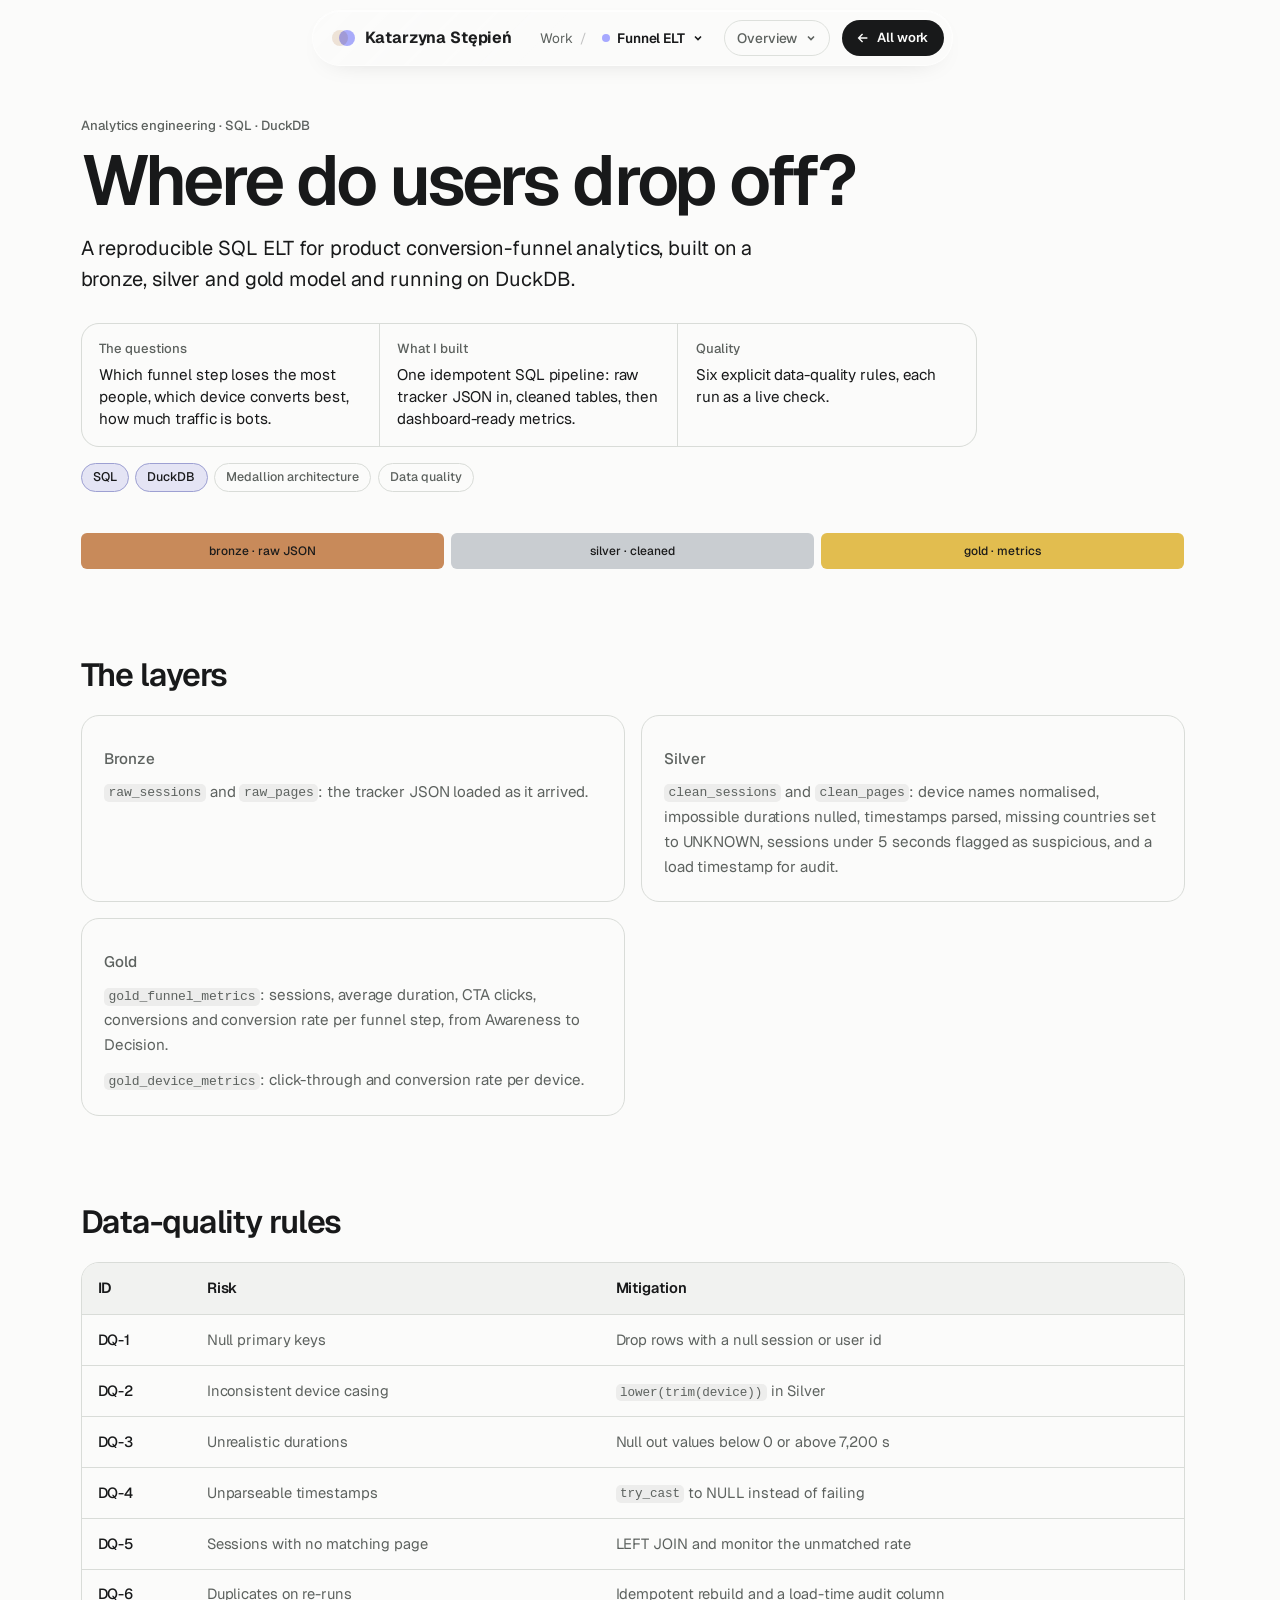
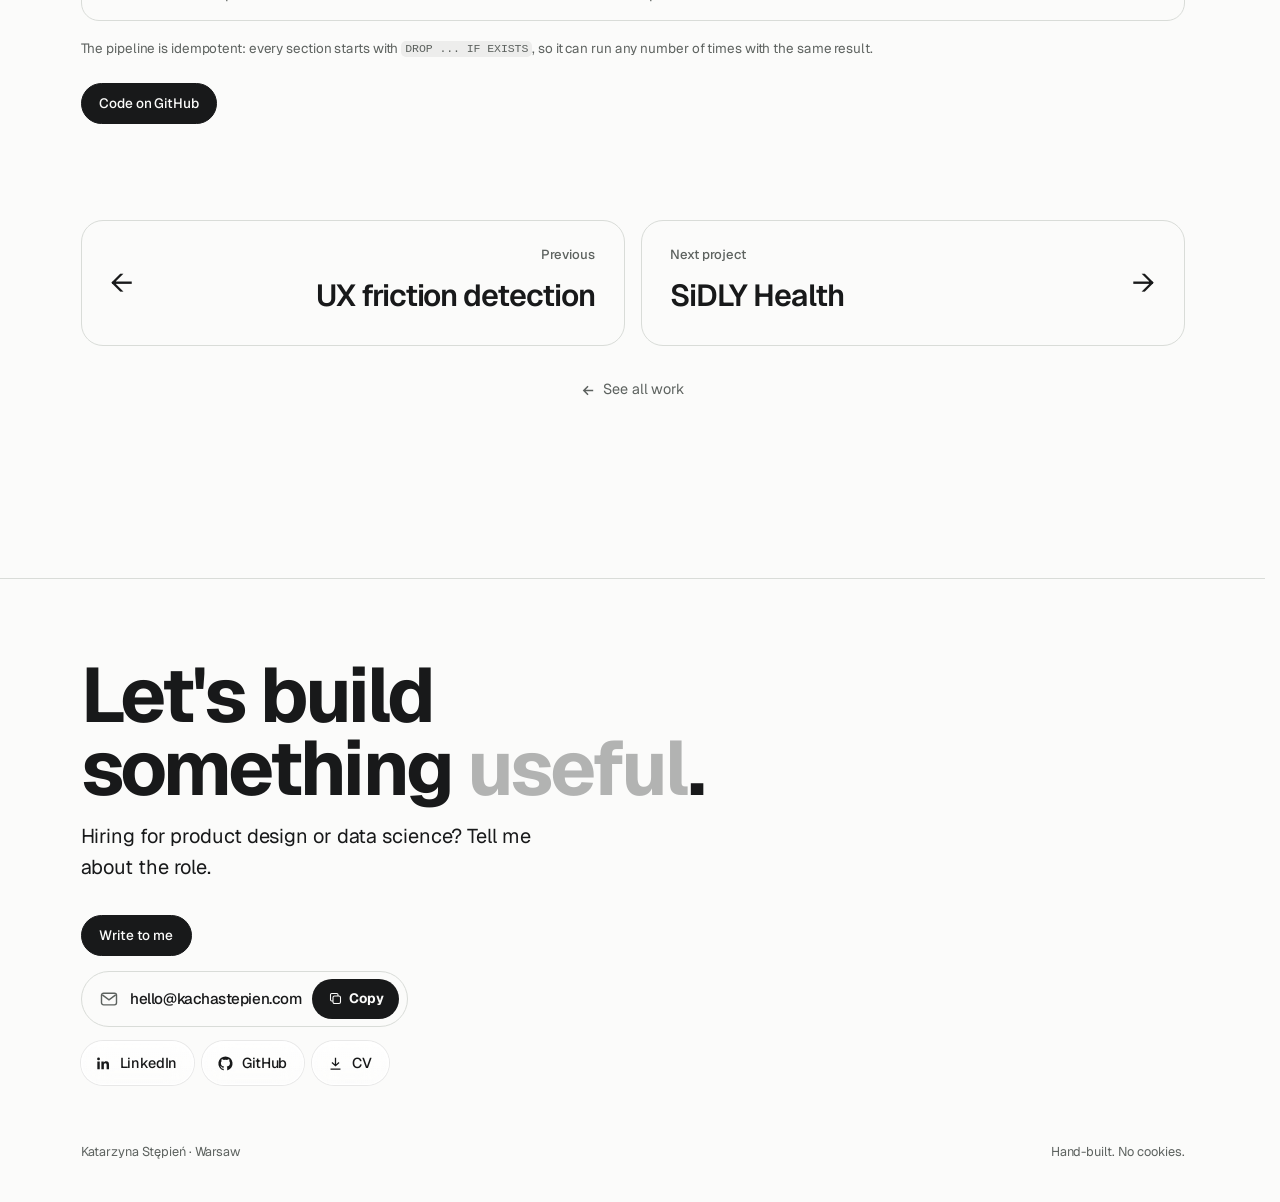
==== commit baeb1c7e: "Open-to-roles line moves from the hero to the contact section Co-Authored-By: Claude Opus 5.5 <norep" ====
--- a/work/funnel-elt/index.html
+++ b/work/funnel-elt/index.html
@@ -2,7 +2,7 @@
 <html lang="en" data-view="data" data-theme="light">
 <head>
 <meta charset="utf-8">
-<meta name="build" content="1792356495">
+<meta name="build" content="1792389583">
 <script>
 /* GitHub Pages lets browsers keep the page for 10 minutes; if a newer build is live, reload once to get it. */
 (function(){try{var b=document.querySelector('meta[name="build"]').content;fetch('/version.txt?'+Date.now(),{cache:'no-store'}).then(function(r){return r.ok?r.text():''}).then(function(v){v=(v||'').trim();if(v&&v!==b&&!sessionStorage.getItem('ks-rl-'+v)){sessionStorage.setItem('ks-rl-'+v,'1');location.reload()}}).catch(function(){})}catch(e){}})();
@@ -25,7 +25,7 @@
 <link rel="preconnect" href="https://fonts.googleapis.com">
 <link rel="preconnect" href="https://fonts.gstatic.com" crossorigin>
 <link rel="stylesheet" href="https://fonts.googleapis.com/css2?family=Geist:wght@400;500;600;700&display=swap">
-<link rel="stylesheet" href="../../assets/site.css?v=446c3a3662">
+<link rel="stylesheet" href="../../assets/site.css?v=b5f15aab49">
 <script>document.documentElement.classList.add('js')</script>
 <script type="application/ld+json">[{"@context": "https://schema.org", "@type": "CreativeWork", "name": "Where do users drop off?", "description": "A reproducible SQL ELT by Katarzyna Stępień for product funnel analytics on DuckDB, with a bronze, silver and gold model and six data-quality checks.", "url": "https://kachastepien.com/work/funnel-elt/", "inLanguage": "en", "author": {"@type": "Person", "@id": "https://kachastepien.com/#person", "name": "Katarzyna Stępień", "alternateName": "Kacha", "url": "https://kachastepien.com/"}, "image": "https://kachastepien.com/assets/og-portrait.png"}, {"@context": "https://schema.org", "@type": "BreadcrumbList", "itemListElement": [{"@type": "ListItem", "position": 1, "name": "Katarzyna Stępień", "item": "https://kachastepien.com/"}, {"@type": "ListItem", "position": 2, "name": "Work", "item": "https://kachastepien.com/#work"}, {"@type": "ListItem", "position": 3, "name": "Funnel ELT", "item": "https://kachastepien.com/work/funnel-elt/"}]}]</script>
 <script data-goatcounter="https://kachastepien.goatcounter.com/count" async src="//gc.zgo.at/count.js"></script>
--- a/assets/site.css
+++ b/assets/site.css
@@ -1304,3 +1304,4 @@
 .hid-t{display:grid;gap:.35rem}
 .avail{display:inline-flex;align-items:center;gap:.45rem;font-size:.82rem;font-weight:500;color:var(--fg)}
 .avail i{width:7px;height:7px;border-radius:50%;background:#2fbf71;box-shadow:0 0 0 3px rgba(47,191,113,.18)}
+.end .avail{margin:1.4rem 0 -.4rem}
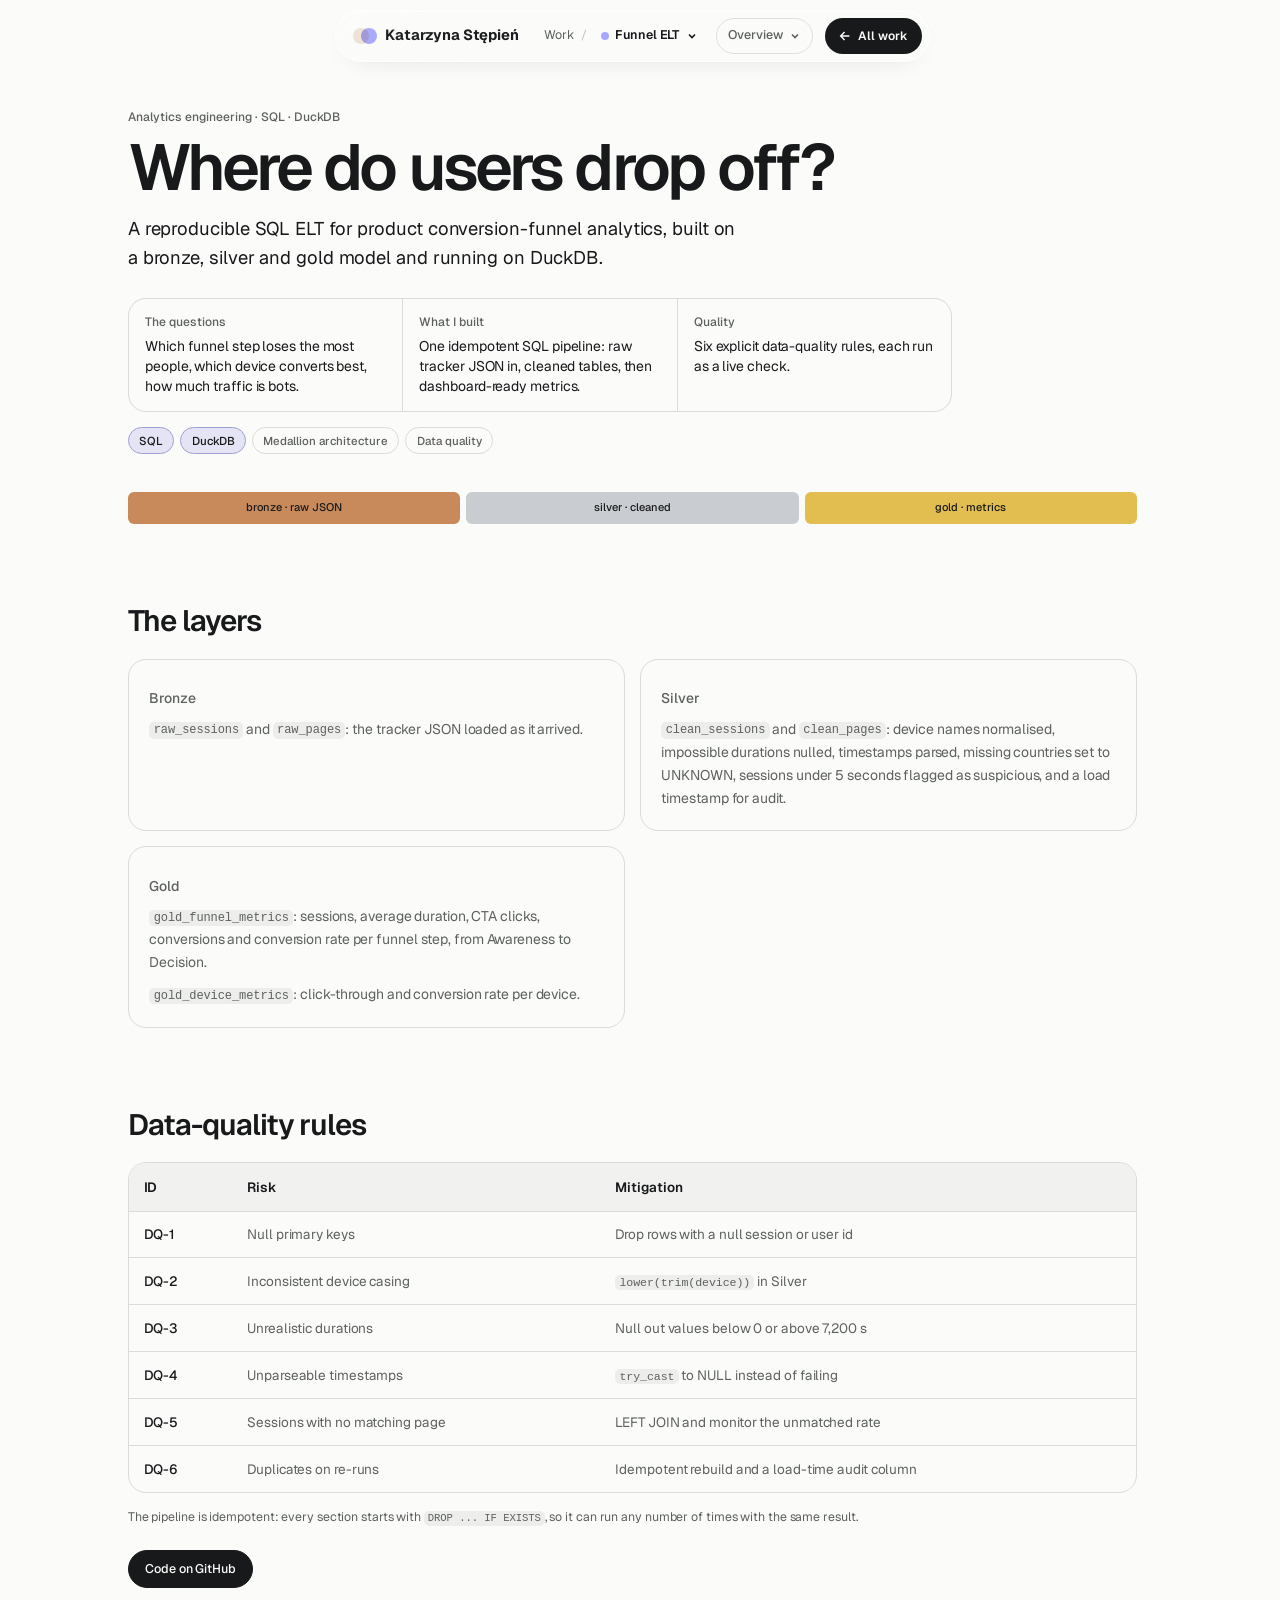
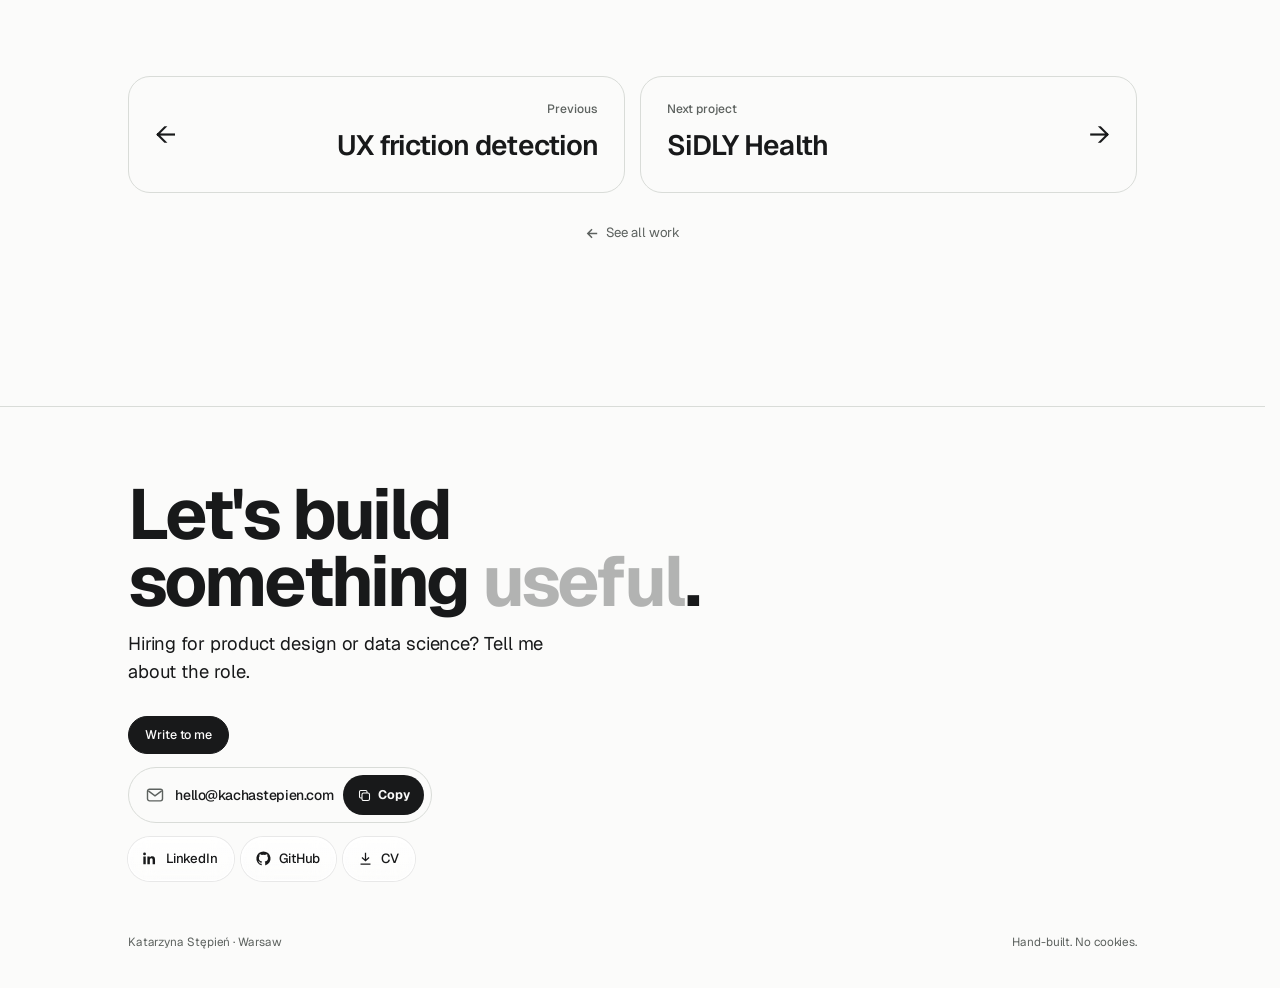
==== commit d4d3d4d2: "Case studies: design-thinking process, proto-personas, value proposition canvas, journey map with em" ====
--- a/work/funnel-elt/index.html
+++ b/work/funnel-elt/index.html
@@ -2,7 +2,7 @@
 <html lang="en" data-view="data" data-theme="light">
 <head>
 <meta charset="utf-8">
-<meta name="build" content="1792389583">
+<meta name="build" content="1792390566">
 <script>
 /* GitHub Pages lets browsers keep the page for 10 minutes; if a newer build is live, reload once to get it. */
 (function(){try{var b=document.querySelector('meta[name="build"]').content;fetch('/version.txt?'+Date.now(),{cache:'no-store'}).then(function(r){return r.ok?r.text():''}).then(function(v){v=(v||'').trim();if(v&&v!==b&&!sessionStorage.getItem('ks-rl-'+v)){sessionStorage.setItem('ks-rl-'+v,'1');location.reload()}}).catch(function(){})}catch(e){}})();
@@ -25,7 +25,7 @@
 <link rel="preconnect" href="https://fonts.googleapis.com">
 <link rel="preconnect" href="https://fonts.gstatic.com" crossorigin>
 <link rel="stylesheet" href="https://fonts.googleapis.com/css2?family=Geist:wght@400;500;600;700&display=swap">
-<link rel="stylesheet" href="../../assets/site.css?v=b5f15aab49">
+<link rel="stylesheet" href="../../assets/site.css?v=b78b109ea6">
 <script>document.documentElement.classList.add('js')</script>
 <script type="application/ld+json">[{"@context": "https://schema.org", "@type": "CreativeWork", "name": "Where do users drop off?", "description": "A reproducible SQL ELT by Katarzyna Stępień for product funnel analytics on DuckDB, with a bronze, silver and gold model and six data-quality checks.", "url": "https://kachastepien.com/work/funnel-elt/", "inLanguage": "en", "author": {"@type": "Person", "@id": "https://kachastepien.com/#person", "name": "Katarzyna Stępień", "alternateName": "Kacha", "url": "https://kachastepien.com/"}, "image": "https://kachastepien.com/assets/og-portrait.png"}, {"@context": "https://schema.org", "@type": "BreadcrumbList", "itemListElement": [{"@type": "ListItem", "position": 1, "name": "Katarzyna Stępień", "item": "https://kachastepien.com/"}, {"@type": "ListItem", "position": 2, "name": "Work", "item": "https://kachastepien.com/#work"}, {"@type": "ListItem", "position": 3, "name": "Funnel ELT", "item": "https://kachastepien.com/work/funnel-elt/"}]}]</script>
 <script data-goatcounter="https://kachastepien.goatcounter.com/count" async src="//gc.zgo.at/count.js"></script>
--- a/assets/site.css
+++ b/assets/site.css
@@ -1305,3 +1305,63 @@
 .avail{display:inline-flex;align-items:center;gap:.45rem;font-size:.82rem;font-weight:500;color:var(--fg)}
 .avail i{width:7px;height:7px;border-radius:50%;background:#2fbf71;box-shadow:0 0 0 3px rgba(47,191,113,.18)}
 .end .avail{margin:1.4rem 0 -.4rem}
+
+/* ---- case study UX blocks ---- */
+.process{list-style:none;padding:0;margin:1.6rem 0 0;display:grid;grid-template-columns:repeat(5,minmax(0,1fr));gap:.6rem;counter-reset:s;position:relative}
+.process li{position:relative;padding:1.1rem 1rem 1.2rem;border:1px solid var(--line);border-radius:16px;background:var(--bg)}
+.process li+li::before{content:"";position:absolute;left:-.6rem;top:1.9rem;width:.6rem;height:1px;background:var(--line)}
+.pr-n{font:600 .72rem/1 var(--body);color:var(--accent);letter-spacing:.04em}
+.process b{display:block;margin-top:.55rem;font-size:1rem;font-weight:600;letter-spacing:-.015em}
+.process p{margin-top:.45rem;font-size:.86rem;line-height:1.5;color:var(--muted)}
+@media (max-width:900px){.process{grid-template-columns:1fr 1fr}.process li+li::before{display:none}}
+@media (max-width:520px){.process{grid-template-columns:1fr}}
+
+.personas{display:grid;grid-template-columns:repeat(3,minmax(0,1fr));gap:1rem;margin-top:1.6rem}
+.persona{border:1px solid var(--line);border-radius:20px;padding:1.3rem;background:var(--bg);display:flex;flex-direction:column;gap:1rem}
+.persona header{display:flex;align-items:center;gap:.8rem}
+.pa{width:46px;height:46px;border-radius:50%;display:grid;place-items:center;font:700 .9rem/1 var(--body);color:#161718;background:color-mix(in srgb,var(--c) 45%,#fff);flex:none}
+.persona header b{display:block;font-size:1.02rem;letter-spacing:-.015em}
+.persona header span{display:block;font-size:.82rem;color:var(--muted);margin-top:.15rem}
+.pq{margin:0;font-size:1.02rem;line-height:1.45;letter-spacing:-.01em}
+.pgp{display:grid;grid-template-columns:1fr;gap:.8rem;padding-top:.9rem;border-top:1px solid var(--line)}
+.pgp ul{margin:.4rem 0 0;padding-left:1.05rem;font-size:.86rem;line-height:1.55;color:var(--muted)}
+@media (max-width:900px){.personas{grid-template-columns:1fr}}
+
+.vpc{position:relative;display:grid;grid-template-columns:1fr 1fr;gap:3.2rem;margin-top:1.6rem;align-items:center}
+.vpc-map{display:grid;grid-template-columns:1fr 1fr;grid-template-rows:auto 1fr 1fr;gap:.5rem;padding:1rem;border:1px solid var(--line);border-radius:18px;background:var(--bg);aspect-ratio:1/1}
+.vpc-prof{position:relative;display:grid;grid-template-columns:1fr 1fr;grid-template-rows:auto 1fr 1fr;gap:.5rem;padding:2.4rem 2.2rem;border:1px solid var(--line);border-radius:50%;background:var(--bg);aspect-ratio:1/1}
+.vpc-h{grid-column:1/-1;margin:0;font-size:.82rem;font-weight:600;text-align:center}
+.vq{padding:.8rem;border-radius:12px;background:color-mix(in srgb,var(--fg) 4%,var(--bg));overflow:hidden}
+.vq ul{margin:.35rem 0 0;padding-left:1rem;font-size:.8rem;line-height:1.45;color:var(--muted)}
+.vq-p{grid-row:2/4}
+.vq-r,.vq-pa{background:color-mix(in srgb,#c9a47e 14%,var(--bg))}
+.vq-c,.vq-g{background:color-mix(in srgb,#a6a8ff 16%,var(--bg))}
+.vq-j{grid-row:2/4;grid-column:2}
+.vq-pa{grid-row:3;grid-column:1}.vq-g{grid-row:2;grid-column:1}
+.vpc-fit{position:absolute;left:50%;top:50%;transform:translate(-50%,-50%);font:600 .75rem/1 var(--body);color:var(--muted);background:var(--bg);border:1px solid var(--line);border-radius:999px;padding:.4rem .7rem}
+.vpc-fit::before,.vpc-fit::after{content:"";position:absolute;top:50%;width:1.2rem;height:1px;background:var(--line)}
+.vpc-fit::before{right:100%}.vpc-fit::after{left:100%}
+@media (max-width:900px){.vpc{grid-template-columns:1fr;gap:1.4rem}.vpc-prof{border-radius:28px;padding:1rem;aspect-ratio:auto}.vpc-map{aspect-ratio:auto}.vpc-fit{position:static;transform:none;justify-self:center}.vpc-fit::before,.vpc-fit::after{display:none}}
+
+.journey{margin-top:1.6rem;border:1px solid var(--line);border-radius:20px;padding:1.2rem;background:var(--bg);overflow-x:auto}
+.jcurve{display:block;width:100%;min-width:760px;height:120px;margin:.6rem 0 .2rem;overflow:visible}
+.jcurve path{fill:none;stroke:var(--fg);stroke-width:2;vector-effect:non-scaling-stroke}
+.jcurve .mid-l{stroke:var(--line);stroke-dasharray:4 6;vector-effect:non-scaling-stroke}
+.jcurve circle{stroke:var(--bg);stroke-width:3;vector-effect:non-scaling-stroke}
+.jcurve .lo{fill:#d9705f}.jcurve .mid{fill:#c9a47e}.jcurve .hi{fill:#2fbf71}
+.jcols{display:grid;grid-template-columns:repeat(var(--n),minmax(0,1fr));gap:.6rem;min-width:760px}
+.jc{padding:.7rem .6rem;border-top:1px solid var(--line)}
+.js{margin:0;font-weight:600;font-size:.92rem}
+.jd{margin:.35rem 0 0;font-size:.8rem;color:var(--muted);line-height:1.45}
+.jt{margin:.5rem 0 0;font-size:.82rem;font-style:italic;line-height:1.4}
+.jo{margin:.6rem 0 0;font-size:.8rem;line-height:1.4;padding:.5rem .55rem;border-radius:10px;background:color-mix(in srgb,#a6a8ff 14%,var(--bg))}
+.jo span{display:block;font-size:.66rem;font-weight:600;letter-spacing:.04em;text-transform:uppercase;color:var(--muted);margin-bottom:.2rem}
+
+.hmw{list-style:none;padding:0;margin:1.4rem 0 0;display:grid;gap:.6rem}
+.hmw li{padding:1rem 1.1rem;border-radius:14px;border:1px solid var(--line);font-size:1.06rem;line-height:1.4;letter-spacing:-.01em}
+.hmw span{font-weight:600;color:var(--accent)}
+.pov{margin:1.4rem 0 0;padding:1.4rem 1.5rem;border-left:3px solid var(--accent);background:color-mix(in srgb,var(--fg) 3%,var(--bg));border-radius:0 16px 16px 0;font-size:clamp(1.1rem,2vw,1.35rem);line-height:1.45;letter-spacing:-.015em}
+.pov .label{display:block;margin-bottom:.5rem;font-size:.75rem;color:var(--muted)}
+.persona header .pa{display:grid;margin:0;font-size:.85rem;color:#161718}
+.vpc-map{aspect-ratio:auto;align-self:stretch}
+.vpc-prof{align-self:center}
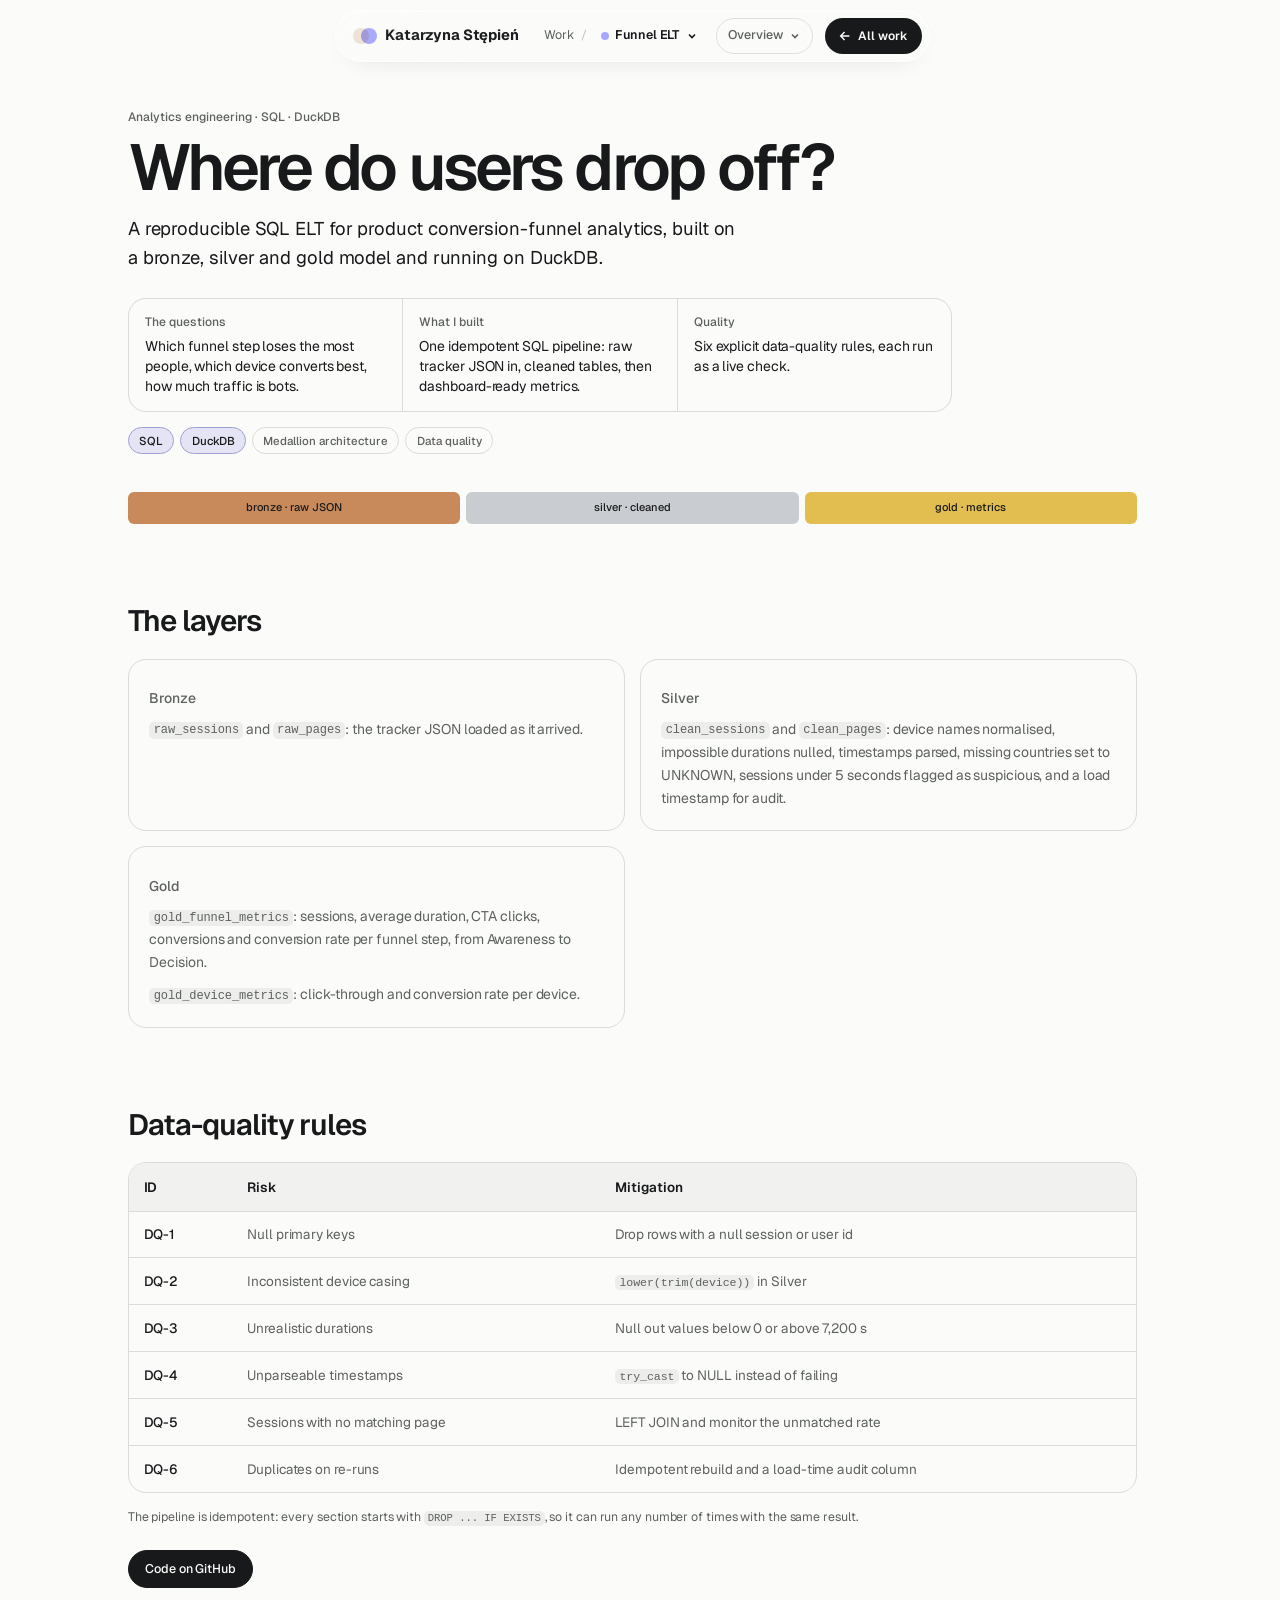
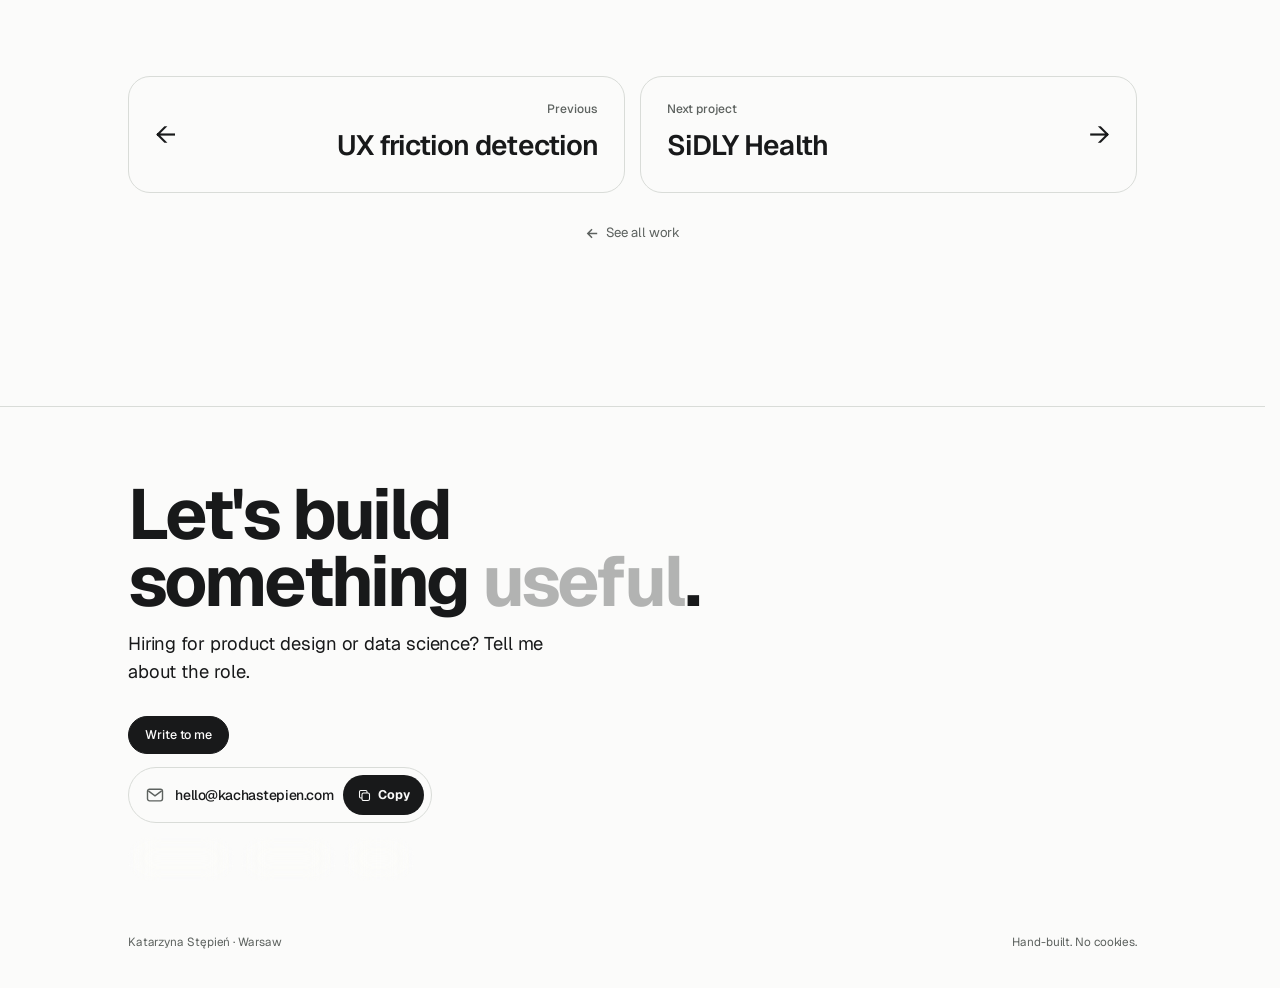
==== commit d5ac2a60: "GovBot video cropped to the screen (no double frame); purple portrait URLs removed so image search d" ====
--- a/work/funnel-elt/index.html
+++ b/work/funnel-elt/index.html
@@ -2,7 +2,7 @@
 <html lang="en" data-view="data" data-theme="light">
 <head>
 <meta charset="utf-8">
-<meta name="build" content="1792390566">
+<meta name="build" content="1792403242">
 <script>
 /* GitHub Pages lets browsers keep the page for 10 minutes; if a newer build is live, reload once to get it. */
 (function(){try{var b=document.querySelector('meta[name="build"]').content;fetch('/version.txt?'+Date.now(),{cache:'no-store'}).then(function(r){return r.ok?r.text():''}).then(function(v){v=(v||'').trim();if(v&&v!==b&&!sessionStorage.getItem('ks-rl-'+v)){sessionStorage.setItem('ks-rl-'+v,'1');location.reload()}}).catch(function(){})}catch(e){}})();
@@ -25,7 +25,7 @@
 <link rel="preconnect" href="https://fonts.googleapis.com">
 <link rel="preconnect" href="https://fonts.gstatic.com" crossorigin>
 <link rel="stylesheet" href="https://fonts.googleapis.com/css2?family=Geist:wght@400;500;600;700&display=swap">
-<link rel="stylesheet" href="../../assets/site.css?v=b78b109ea6">
+<link rel="stylesheet" href="../../assets/site.css?v=fde129a937">
 <script>document.documentElement.classList.add('js')</script>
 <script type="application/ld+json">[{"@context": "https://schema.org", "@type": "CreativeWork", "name": "Where do users drop off?", "description": "A reproducible SQL ELT by Katarzyna Stępień for product funnel analytics on DuckDB, with a bronze, silver and gold model and six data-quality checks.", "url": "https://kachastepien.com/work/funnel-elt/", "inLanguage": "en", "author": {"@type": "Person", "@id": "https://kachastepien.com/#person", "name": "Katarzyna Stępień", "alternateName": "Kacha", "url": "https://kachastepien.com/"}, "image": "https://kachastepien.com/assets/og-portrait.png"}, {"@context": "https://schema.org", "@type": "BreadcrumbList", "itemListElement": [{"@type": "ListItem", "position": 1, "name": "Katarzyna Stępień", "item": "https://kachastepien.com/"}, {"@type": "ListItem", "position": 2, "name": "Work", "item": "https://kachastepien.com/#work"}, {"@type": "ListItem", "position": 3, "name": "Funnel ELT", "item": "https://kachastepien.com/work/funnel-elt/"}]}]</script>
 <script data-goatcounter="https://kachastepien.goatcounter.com/count" async src="//gc.zgo.at/count.js"></script>
@@ -37,7 +37,7 @@
   <div class="wrap glass">
     <a class="brand" href="../../" aria-label="Katarzyna Stępień, home"><span class="mark" aria-hidden="true"><i></i><i></i></span><span>Katarzyna Stępień</span></a>
     <nav class="crumb" aria-label="Breadcrumb"><a class="crumb-home" href="../../?view=data#work">Work</a><span class="sep" aria-hidden="true">/</span>
-      <details class="pmenu"><summary aria-label="Switch project"><span class="dot data"></span><span class="pm-cur">Funnel ELT</span><svg viewBox="0 0 12 12" fill="none" stroke="currentColor" stroke-width="1.6" aria-hidden="true"><path d="M3 4.5 6 7.5l3-3"/></svg></summary><div class="pm-list glass"><p class="label">Product design</p><a href="../sidly-health/"><span class="dot design"></span>SiDLY Health</a><a href="../sidly-erp/"><span class="dot design"></span>SiDLY ERP</a><a href="../lemi/"><span class="dot design"></span>Lemi</a><p class="label">Data science</p><a href="../unmasked/"><span class="dot data"></span>Unmasked</a><a href="../healthplatform/"><span class="dot data"></span>HealthPlatform</a><a href="../ux-friction/"><span class="dot data"></span>UX friction detection</a><a href="../funnel-elt/" aria-current="page"><span class="dot data"></span>Funnel ELT</a><a class="pm-all" href="../../?view=data#work"><svg viewBox="0 0 16 16" fill="none" stroke="currentColor" stroke-width="1.6" aria-hidden="true"><path d="M13 8H3M7.5 3.5 3 8l4.5 4.5"/></svg>All work</a></div></details>
+      <details class="pmenu"><summary aria-label="Switch project"><span class="dot data"></span><span class="pm-cur">Funnel ELT</span><svg viewBox="0 0 12 12" fill="none" stroke="currentColor" stroke-width="1.6" aria-hidden="true"><path d="M3 4.5 6 7.5l3-3"/></svg></summary><div class="pm-list glass"><p class="label">Product design</p><a href="../sidly-health/"><span class="dot design"></span>SiDLY Health</a><a href="../sidly-erp/"><span class="dot design"></span>SiDLY ERP</a><a href="../lemi/"><span class="dot design"></span>Lemi</a><a href="../govbot/"><span class="dot design"></span>GovBot</a><p class="label">Data science</p><a href="../unmasked/"><span class="dot data"></span>Unmasked</a><a href="../healthplatform/"><span class="dot data"></span>HealthPlatform</a><a href="../ux-friction/"><span class="dot data"></span>UX friction detection</a><a href="../funnel-elt/" aria-current="page"><span class="dot data"></span>Funnel ELT</a><a class="pm-all" href="../../?view=data#work"><svg viewBox="0 0 16 16" fill="none" stroke="currentColor" stroke-width="1.6" aria-hidden="true"><path d="M13 8H3M7.5 3.5 3 8l4.5 4.5"/></svg>All work</a></div></details>
     </nav>
     <details class="pmenu smenu"><summary aria-label="Jump to a section"><span class="sm-now">Overview</span><svg viewBox="0 0 12 12" fill="none" stroke="currentColor" stroke-width="1.6" aria-hidden="true"><path d="M3 4.5 6 7.5l3-3"/></svg></summary><div class="pm-list glass"><p class="label">On this page</p><a href="#overview" data-id="overview">Overview</a><a href="#the-layers" data-id="the-layers">The layers</a><a href="#data-quality-rules" data-id="data-quality-rules">Data-quality rules</a></div></details>
     <a class="btn-all" href="../../?view=data#work"><svg viewBox="0 0 16 16" fill="none" stroke="currentColor" stroke-width="1.6" aria-hidden="true"><path d="M13 8H3M7.5 3.5 3 8l4.5 4.5"/></svg><span>All work</span></a>
--- a/assets/site.css
+++ b/assets/site.css
@@ -1267,7 +1267,7 @@
 html.figon:not(.figin) .fs-frame,html.figon:not(.figin) .fcur{opacity:0}
 
 /* data-view portrait is a background, so search engines pick the warm portrait */
-.pf span.pf-a{position:absolute;inset:0;border-radius:50%;background:url(katarzyna-stepien-data.webp) center/cover}
+.pf span.pf-a{position:absolute;inset:0;border-radius:50%;background:url(pf-tint.webp) center/cover}
 
 /* one layout for both views, so nothing jumps when switching */
 .hero .statement{max-width:40rem}
@@ -1365,3 +1365,21 @@
 .persona header .pa{display:grid;margin:0;font-size:.85rem;color:#161718}
 .vpc-map{aspect-ratio:auto;align-self:stretch}
 .vpc-prof{align-self:center}
+
+/* GovBot case study hero: recorded prototype next to the stage photo */
+.gb-hero{display:grid;grid-template-columns:minmax(0,300px) minmax(0,1fr);gap:clamp(1.2rem,3vw,2.4rem);align-items:center}
+.device video{width:100%;height:100%;object-fit:cover;object-position:top;border-radius:17px;display:block;background:#fff}
+.phone.vid .device{aspect-ratio:344/704}
+.gb-photo img{width:100%;aspect-ratio:3/2;object-fit:cover;border-radius:20px;display:block}
+.gb-photo p{margin:.6rem 0 0;font-size:.85rem;color:var(--muted)}
+@media (max-width:760px){.gb-hero{grid-template-columns:1fr}.phone.vid{max-width:300px;margin:0 auto}}
+.aw-main .links{margin-top:1.4rem}
+.award .links .btn.solid{background:#fff;color:#161718;border-color:#fff}
+.gb-hero{grid-template-columns:minmax(0,300px) minmax(0,460px);justify-content:start;align-items:start}
+.gb-photo img{aspect-ratio:4/5;object-position:38% center}
+.gb-hero{grid-template-columns:minmax(0,280px) minmax(0,1fr);align-items:center}
+.gb-photo img{aspect-ratio:3/2;object-position:center}
+@media (max-width:760px){.gb-hero{grid-template-columns:1fr;gap:1.4rem}.phone.vid{max-width:260px;margin:0 auto;width:100%}.gb-photo img{aspect-ratio:3/2}}
+.gb-photo img{aspect-ratio:3/2!important;height:auto!important;object-position:center 35%!important}
+.phone.vid .device{aspect-ratio:340/746;padding:6px;border-radius:30px}
+.phone.vid .device video{border-radius:25px}
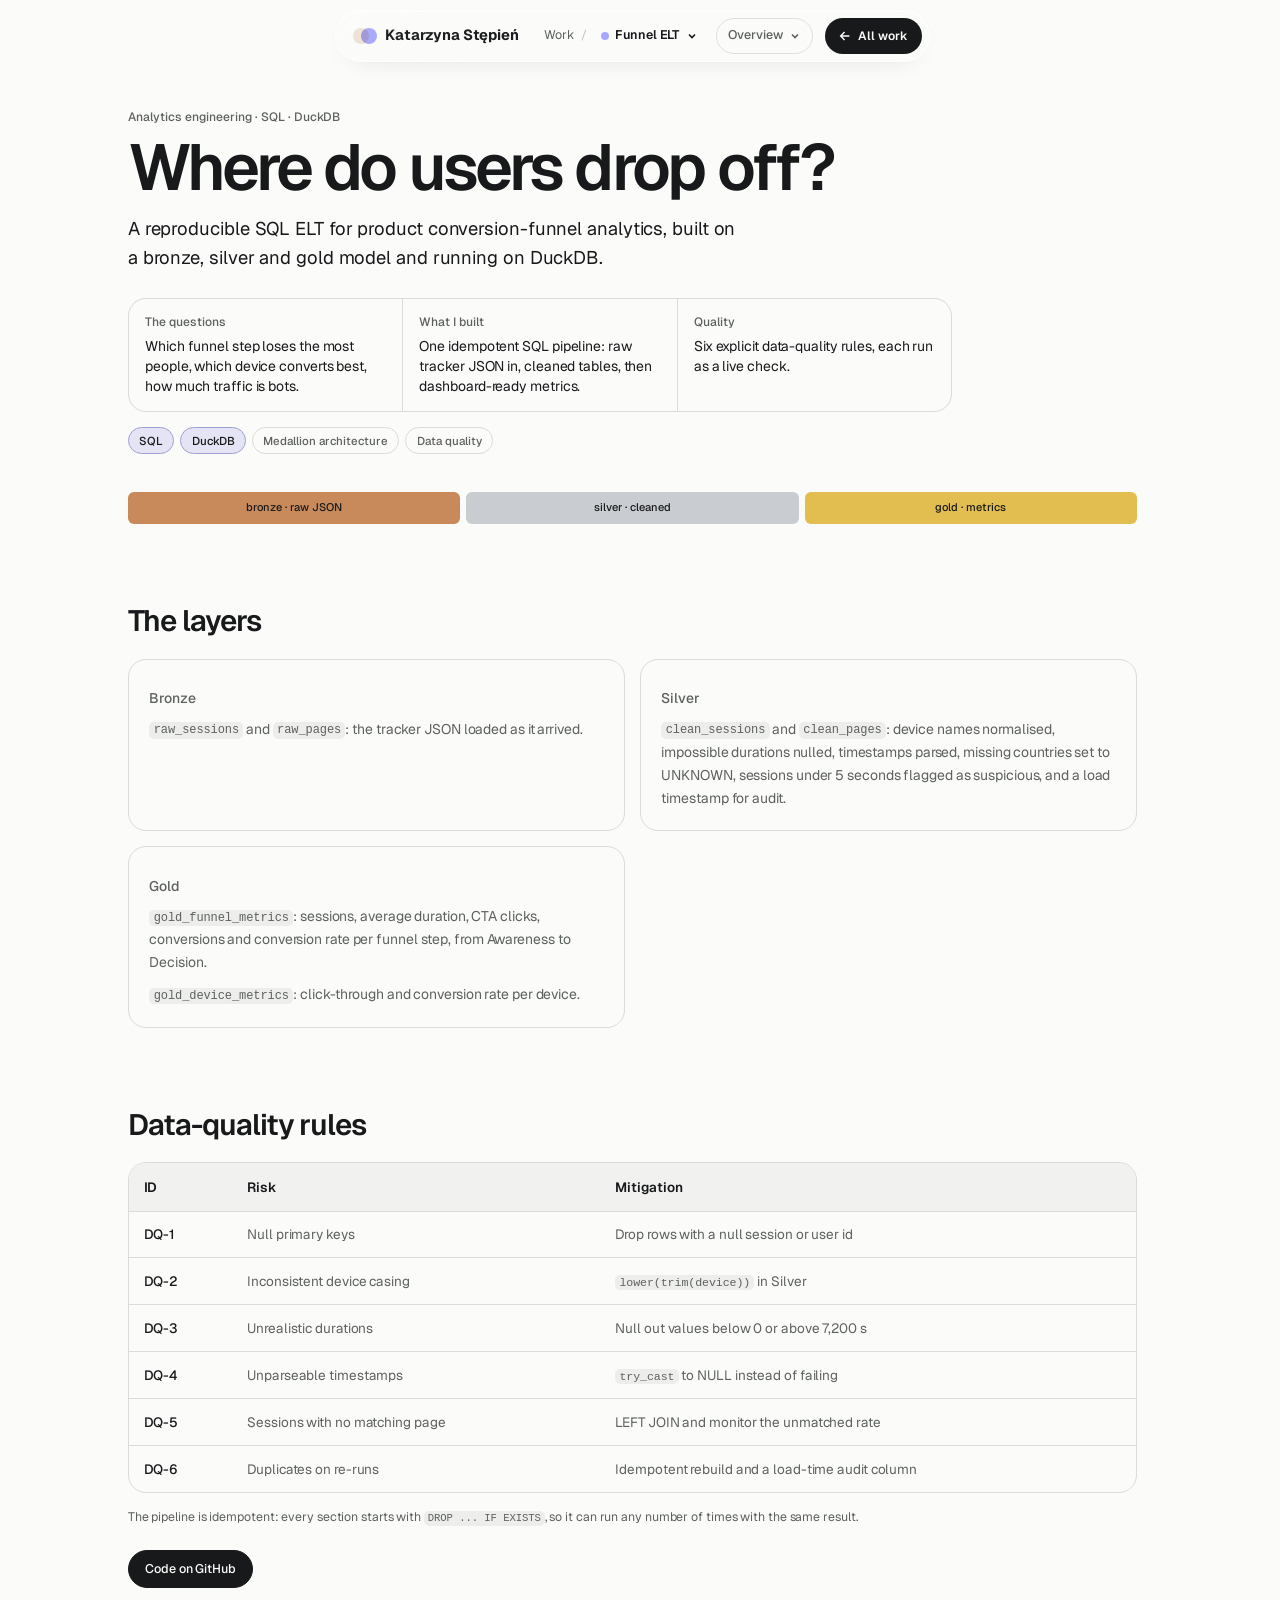
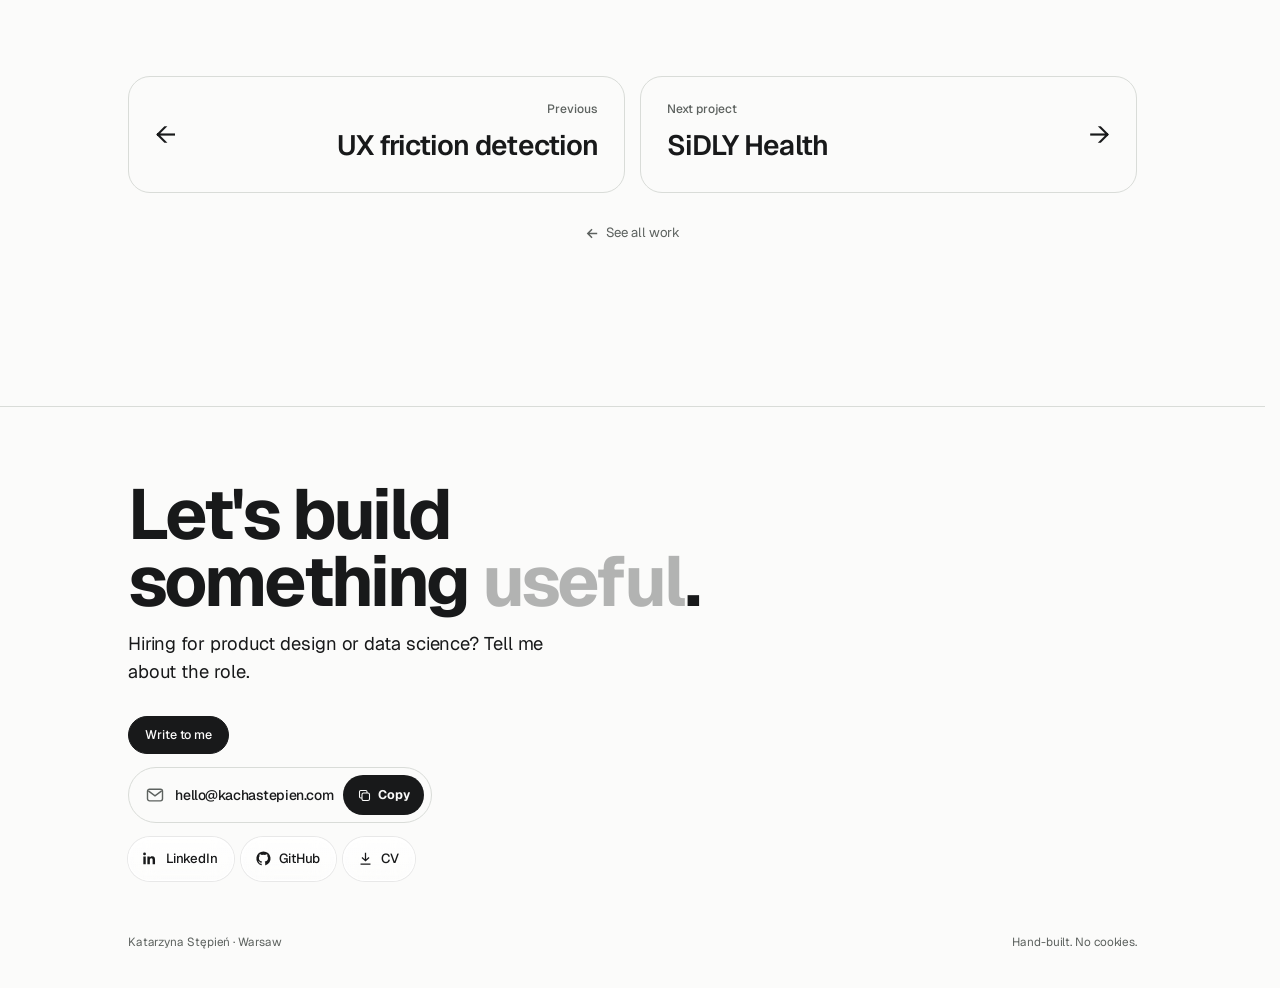
==== commit 5278f939: "dateModified as a full ISO 8601 date-time with timezone Co-Authored-By: Claude Opus 5.5 <noreply@ant" ====
--- a/work/funnel-elt/index.html
+++ b/work/funnel-elt/index.html
@@ -2,7 +2,7 @@
 <html lang="en" data-view="data" data-theme="light">
 <head>
 <meta charset="utf-8">
-<meta name="build" content="1792403242">
+<meta name="build" content="1792419099">
 <script>
 /* GitHub Pages lets browsers keep the page for 10 minutes; if a newer build is live, reload once to get it. */
 (function(){try{var b=document.querySelector('meta[name="build"]').content;fetch('/version.txt?'+Date.now(),{cache:'no-store'}).then(function(r){return r.ok?r.text():''}).then(function(v){v=(v||'').trim();if(v&&v!==b&&!sessionStorage.getItem('ks-rl-'+v)){sessionStorage.setItem('ks-rl-'+v,'1');location.reload()}}).catch(function(){})}catch(e){}})();
